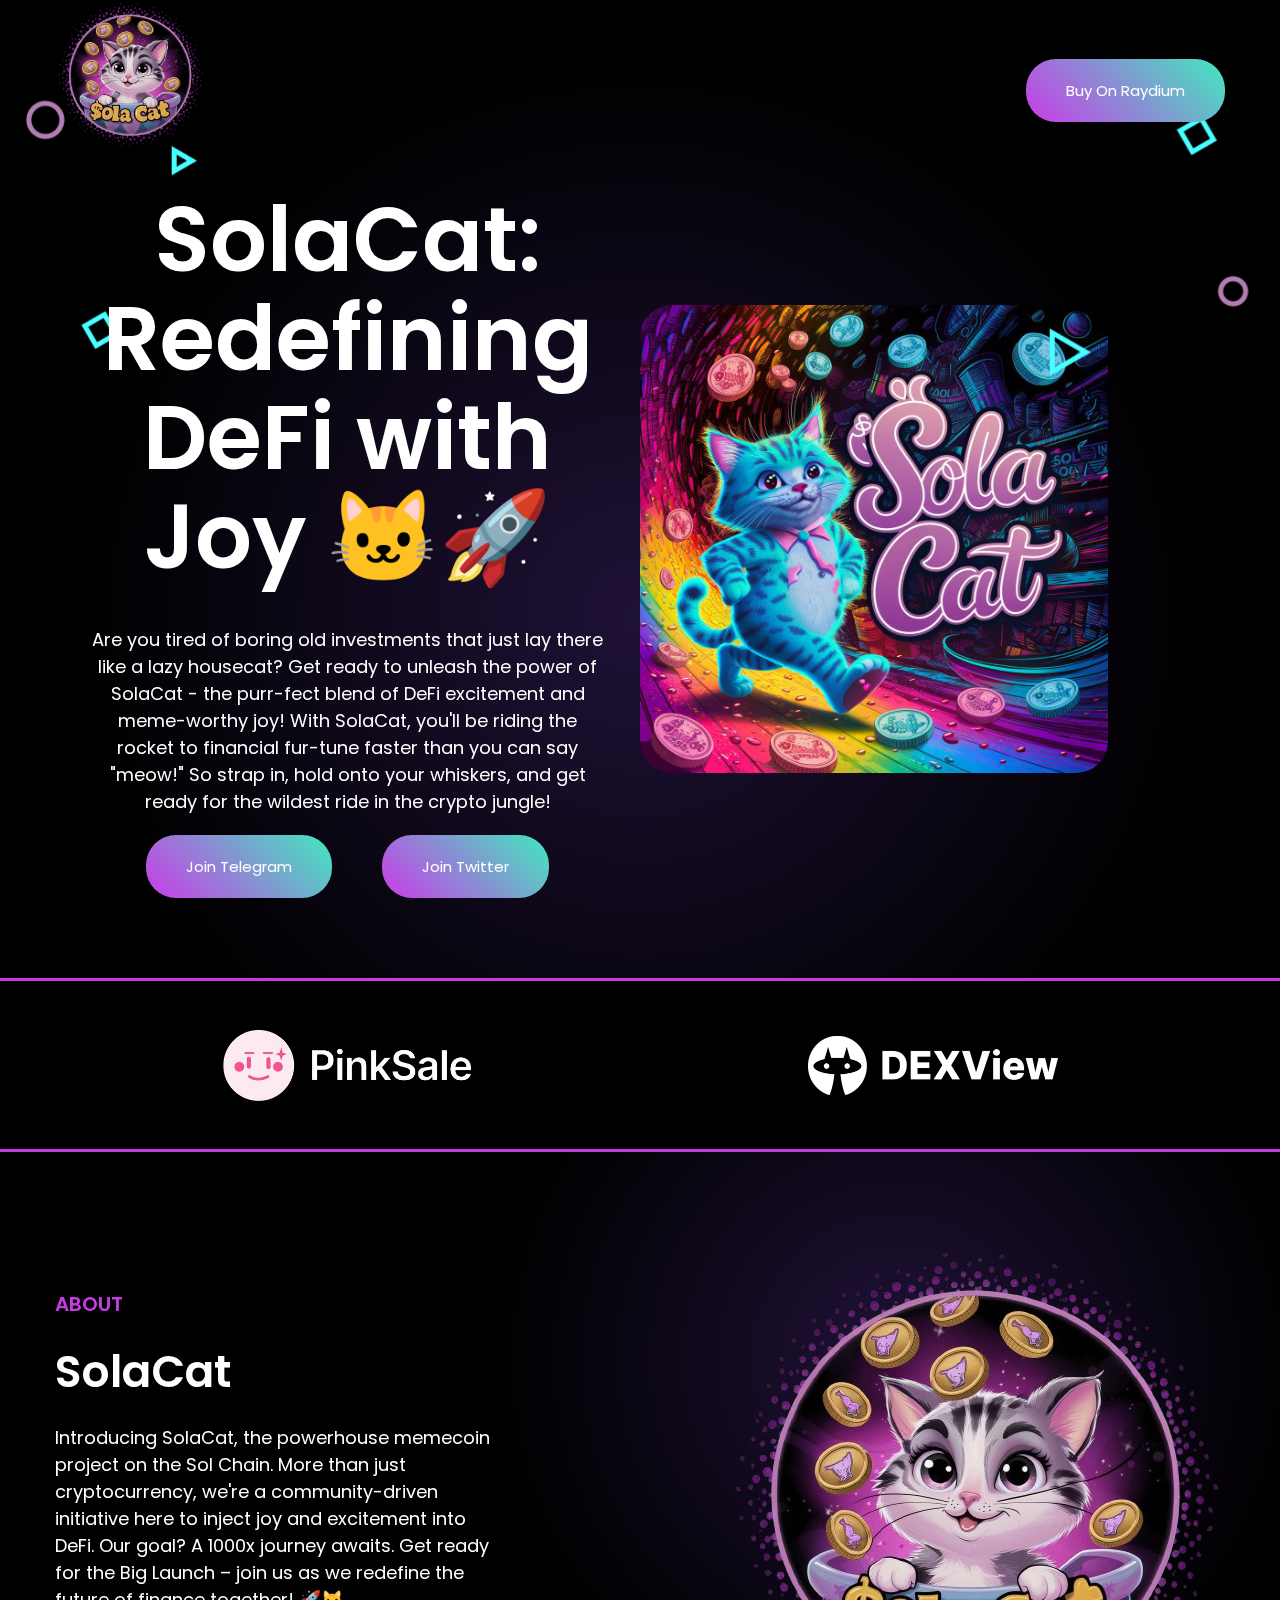
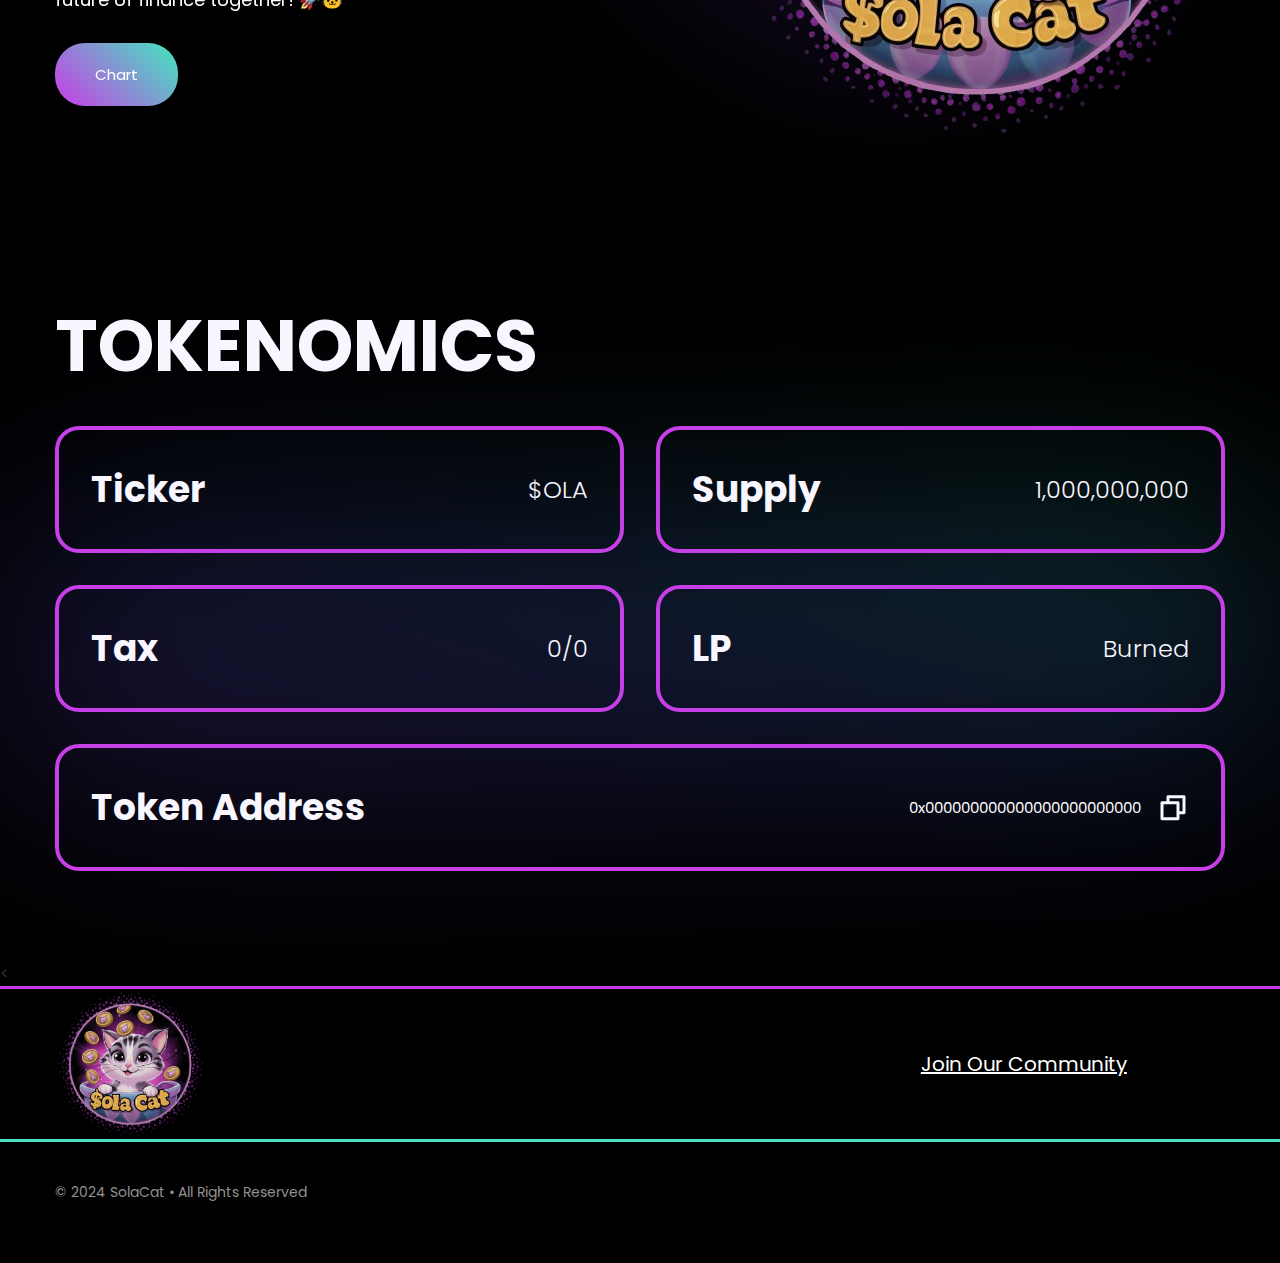
==== solacat/solacat/solacat.info/index-2.html @ aab19650 "Add files via upload" ====
<!DOCTYPE html>

<html
  lang="en"
  class="w-mod-js w-mod-ix wf-poppins-n6-active wf-poppins-n4-active wf-poppins-n7-active wf-lato-i3-active wf-lato-n1-inactive wf-lato-i1-inactive wf-lato-n3-inactive wf-lato-n4-inactive wf-lato-i4-inactive wf-lato-n7-inactive wf-lato-i7-inactive wf-lato-n9-inactive wf-lato-i9-inactive wf-poppins-n3-inactive wf-poppins-n5-inactive wf-active"
>
  
<!-- Mirrored from solacat.info/index.html by HTTrack Website Copier/3.x [XR&CO'2014], Tue, 20 Aug 2024 08:21:49 GMT -->
<!-- Added by HTTrack --><meta http-equiv="content-type" content="text/html;charset=utf-8" /><!-- /Added by HTTrack -->
<head>
    <meta http-equiv="Content-Type" content="text/html; charset=UTF-8" />
    <style>
      .wf-force-outline-none[tabindex="-1"]:focus {
        outline: none;
      }

      #join {
        display: flex;
        flex-direction: column;
        padding: 50px 10px;
        align-items: center;
        justify-content: center;
        gap: 1rem;
        margin: auto;
        max-width: 600px;
        width: 80%;
        margin-bottom: 30px;
      }

      #join .wrap-heading {
        display: flex;
        align-items: center;
        justify-content: start;
      }

      #join .wrap-heading .heading {
        margin: 0px 0px 0px 0px;
        padding: 7px 19px 7px 20px;
        background-color: #ffffff0d;
        border-style: solid;
        border-width: 1px 1px 1px 1px;
        border-color: #ffffff0d;
        border-radius: 100px 100px 100px 100px;
      }

      #join .wrap-heading .heading h6 {
        font-size: 15px;
        font-weight: 400;
        color: #703ffe !important;
        line-height: 1.2em;
        font-family: "Zen Dots", cursive !important;
      }

      #join h4 {
        line-height: 1.2em;
        font-weight: 400;
        font-size: clamp(2rem, 7vw, 50px);
        font-family: "Zen Dots", cursive !important;
        text-align: center;
      }

      #join .container {
        display: grid;
        grid-template-columns: 1fr 1fr;
        gap: 1rem;
        align-items: center;
        justify-content: center;
        max-width: 1250px;
        margin: auto;
      }

      #join .container .side-content {
        display: flex;
        flex-direction: column;
        align-items: self-start;
        list-style: none;
        gap: 2rem;
      }

      #join .container .side-content .join-wrap-box {
        background-color: transparent;
        background-image: linear-gradient(
          180deg,
          #ffffff0d 0%,
          #ffffff00 73.86%
        );
        border-style: solid;
        border-width: 1px 1px 0px 1px;
        border-color: #ffffff1a;
        transition: all 0.3s, border 0.3s, border-radius 0.3s, box-shadow 0.3s;
        margin-top: -16px;
        margin-bottom: 60px;
        border-radius: 16px 16px 0px 0px;
        padding: 40px 22px 0px 22px;
        position: relative;
      }

      #join .container .side-content .join-wrap-box .step-wrap {
        max-width: 100%;
        position: absolute;
        top: -12%;
        z-index: 11;
      }

      #join .container .side-content .join-wrap-box .step-wrap .heading {
        margin: 0px 0px 0px 22px;
        padding: 7px 15px 7px 15px;
        background-color: #ffffff0d;
        border-style: solid;
        border-width: 1px 1px 1px 1px;
        border-color: #ffffff0d;
        border-radius: 100px 100px 100px 100px;
      }

      #join .container .side-content .join-wrap-box .step-wrap .heading .step {
        color: #703ffe;
        font-size: 12px;
        line-height: 1.1667em;
        font-weight: 400;
        font-family: "Zen Dots", cursive !important;
      }

      #join .container .side-content .join-wrap-box .join-box {
        display: flex;
        gap: 1rem;
      }

      #join .container .side-content .join-wrap-box .join-box .join-box-icon {
        width: 11%;
        display: flex;
        align-items: start;
        padding: 0px 15px 0 0;
        border-style: solid;
        border-width: 0px 1px 0px 0px;
        border-color: #ffffff1a;
      }

      #join
        .container
        .side-content
        .join-wrap-box
        .join-box
        .join-box-content {
        display: flex;
        align-items: self-start;
        flex-direction: column;
        gap: 6px;
        padding: 0px 2px;
      }

      #join
        .container
        .side-content
        .join-wrap-box
        .join-box
        .join-box-content
        li
        a {
        width: 100%;
        display: flex;
        align-items: center;
        justify-content: start;
      }

      #join
        .container
        .side-content
        .join-wrap-box
        .join-box
        .join-box-content
        li
        a
        span {
        font-size: 20px;
        font-weight: 500;
        font-family: "Zen Dots", cursive !important;
        line-height: 1.4em;
      }

      #join
        .container
        .side-content
        .join-wrap-box
        .join-box
        .join-box-content
        h5 {
        line-height: 1.4;
      }

      #join .container .join-img {
        object-fit: cover;
        width: 100%;
        height: 100%;
      }

      #join .container .join-img img {
        max-width: 615px;
        object-fit: cover;
        width: 100%;
      }
    </style>

    <title>SolaCat</title>

    <meta content="width=device-width, initial-scale=1" name="viewport" />
    <link
      href="Dog%20ERC%20_%20Ethereum_files/crypto-128.6400eb512.css"
      rel="stylesheet"
      type="text/css"
    />

    <link href="https://fonts.googleapis.com/" rel="preconnect" />
    <link
      href="https://fonts.gstatic.com/"
      rel="preconnect"
      crossorigin="anonymous"
    />
    <script
      src="Dog%20ERC%20_%20Ethereum_files/webfont.js.download"
      type="text/javascript"
    ></script>
    <link rel="stylesheet" href="Dog%20ERC%20_%20Ethereum_files/css" media="all" />
    <link rel="stylesheet" href="style.css" media="all" />
    <script type="text/javascript">
      WebFont.load({
        google: {
          families: [
            "Lato:100,100italic,300,300italic,400,400italic,700,700italic,900,900italic",
            "Poppins:300,regular,500,600,700",
          ],
        },
      });
    </script>
    <script type="text/javascript">
      !(function (o, c) {
        var n = c.documentElement,
          t = " w-mod-";
        (n.className += t + "js"),
          ("ontouchstart" in o ||
            (o.DocumentTouch && c instanceof DocumentTouch)) &&
            (n.className += t + "touch");
      })(window, document);
    </script>
    <link
      href="5845778441130066229_99-removebg-preview.png"
      rel="shortcut icon"
      type="image/x-icon"
    />
    <link
      href="5845778441130066229_99-removebg-preview.png"
      rel="apple-touch-icon"
    />
    <script async="" src="Dog%20ERC%20_%20Ethereum_files/js"></script>

    <!-- Google tag (gtag.js) -->
    <script async="" src="Dog%20ERC%20_%20Ethereum_files/js(1)"></script>
  </head>

  <body>
    <div
      data-animation="over-left"
      data-collapse="medium"
      data-duration="400"
      data-easing="ease"
      data-easing2="ease"
      data-doc-height="1"
      role="banner"
      class="navbar about-us w-nav"
    >
      <div class="container-nav w-container">
        <a
          href="index-2.html"
          aria-current="page"
          class="brand-2 w-nav-brand w--current"
        >
          <img
            src="5845778441130066229_99-removebg-preview.png"
            width="150px"
            loading="lazy"
            alt=""
          />
        </a>
        <div class="nav-menu-wrapper">
          <nav role="navigation" class="nav-menu w-nav-menu">
            <div class="nav-menu-shadow-overlay">
              <div class="nav-menu">
                <div class="tablet-menu">
                  <a href="index-2.html#" class="logo-mobile w-nav-brand">
                    <img
                      src="5845778441130066229_99-removebg-preview.png"
                      loading="lazy"
                      height="24"
                      alt=""
                      class="image-3"
                    />
                  </a>
                  <div
                    class="close-menu-button w-nav-button"
                    style="-webkit-user-select: text"
                    aria-label="menu"
                    role="button"
                    tabindex="0"
                    aria-controls="w-nav-overlay-0"
                    aria-haspopup="menu"
                    aria-expanded="false"
                  >
                    <img
                      src="Dog%20ERC%20_%20Ethereum_files/628747ec4a1b0be4a1a0b344_Close%20Icon.svg"
                      loading="lazy"
                      alt=""
                      class="nav-close-icon"
                    />
                  </div>
                </div>
              </div>
            </div>
          </nav>
        </div>
        <a
          data-w-id="c8f0b93f-0580-4c76-a3ba-df1b2508fe76"
          href="buylink.html"
          class="button-light menu w-inline-block"
        >
          <div class="text-button-light">Buy On Raydium</div>
          <div
            class="button-div"
            style="
              opacity: 0;
              transform: translate3d(0px, 0px, 0px) scale3d(0.7, 0.7, 1)
                rotateX(0deg) rotateY(0deg) rotateZ(0deg) skew(0deg, 0deg);
              transform-style: preserve-3d;
            "
          ></div>
        </a>
        <!-- <div class="menu-button w-nav-button" style="-webkit-user-select: text;" aria-label="menu" role="button"
        tabindex="0" aria-controls="w-nav-overlay-0" aria-haspopup="menu" aria-expanded="false">
        <img src="./menu.png" style="    filter: invert(1);
    height: 40px;" loading="lazy" height="16" alt="">
      </div> -->
      </div>
      <div class="w-nav-overlay" data-wf-ignore="" id="w-nav-overlay-0"></div>
    </div>
    <div class="section-home wf-section" style="padding-bottom: 5rem;">
      <div
        data-w-id="5815d5ff-4a40-ae96-a40c-2c4488e11b8b"
        class="background"
        style="
          will-change: transform;
          transform: translate3d(0.56174vw, 0.92066vh, 0px) scale3d(1, 1, 1)
            rotateX(0deg) rotateY(0deg) rotateZ(0deg) skew(0deg, 0deg);
          transform-style: preserve-3d;
        "
      >
        <div>
          <img
            src="Dog%20ERC%20_%20Ethereum_files/628f66501028627b3cebd249_12.png"
            loading="lazy"
            data-w-id="34baa34a-c7a2-5b90-6526-304778f5a2a0"
            alt=""
            class="triangle-absolute-left-home"
            style="
              transform: translate3d(-2.2664px, -6.7992px, 0px) scale3d(1, 1, 1)
                rotateX(0deg) rotateY(0deg) rotateZ(0deg) skew(0deg, 0deg);
              transform-style: preserve-3d;
              will-change: transform;
            "
          />
          <img
            src="Dog%20ERC%20_%20Ethereum_files/628f665157364f0098b31000_11.png"
            loading="lazy"
            data-w-id="8db5bbb4-08a3-7c75-c7d9-d5122971d637"
            alt=""
            class="circle-absolute-left-home"
            style="
              transform: translate3d(5.666px, 1.1332px, 0px) scale3d(1, 1, 1)
                rotateX(0deg) rotateY(0deg) rotateZ(0deg) skew(0deg, 0deg);
              transform-style: preserve-3d;
              will-change: transform;
            "
          />
          <img
            src="Dog%20ERC%20_%20Ethereum_files/628f665141b82e62995bd690_13.png"
            loading="lazy"
            data-w-id="b28bee8a-0b74-b326-fe0f-063364d623c4"
            alt=""
            class="square-absolute-left-home"
            style="
              transform: translate3d(-3.3996px, -5.666px, 0px) scale3d(1, 1, 1)
                rotateX(0deg) rotateY(0deg) rotateZ(0deg) skew(0deg, 0deg);
              transform-style: preserve-3d;
              will-change: transform;
            "
          />
        </div>
        <div>
          <img
            src="Dog%20ERC%20_%20Ethereum_files/6290ee49d04f6920d63e460f_Right.png"
            loading="lazy"
            data-w-id="eb20521c-aac3-57f1-9375-7bd6ad438164"
            alt=""
            class="square-absolute-right-home"
            style="
              transform: translate3d(-5.666px, 0px, 0px) scale3d(1, 1, 1)
                rotateX(0deg) rotateY(0deg) rotateZ(0deg) skew(0deg, 0deg);
              transform-style: preserve-3d;
              will-change: transform;
            "
          />
          <img
            src="Dog%20ERC%20_%20Ethereum_files/6290ee482047ab42b37f0e39_Right%201.png"
            loading="lazy"
            data-w-id="aadd09e7-676d-d661-c371-97632e9af495"
            alt=""
            class="circle-absolute-right-home"
            style="
              transform: translate3d(-12.6069px, -4.5328px, 0px)
                scale3d(1, 1, 1) rotateX(0deg) rotateY(0deg) rotateZ(0deg)
                skew(0deg, 0deg);
              transform-style: preserve-3d;
              will-change: transform;
            "
          />
          <img
            src="Dog%20ERC%20_%20Ethereum_files/6290ee499a21b274c2b5574a_Right%202.png"
            loading="lazy"
            data-w-id="6657feae-1597-df8f-b149-553d1d8ecb47"
            alt=""
            class="triangle-absolute-right-home"
            style="
              transform: translate3d(-3.3996px, 2.2664px, 0px) scale3d(1, 1, 1)
                rotateX(0deg) rotateY(0deg) rotateZ(0deg) skew(0deg, 0deg);
              transform-style: preserve-3d;
              will-change: transform;
            "
          />
        </div>
      </div>
      <div class="base-container first-container w-container">
        <div class="start">
          <h1
            data-w-id="2b496ec7-5038-d008-664d-94bc8fa45baa"
            style="
              opacity: 1;
              transform: translate3d(0px, 0px, 0px) scale3d(1, 1, 1)
                rotateX(0deg) rotateY(0deg) rotateZ(0deg) skew(0deg, 0deg);
              transform-style: preserve-3d;
            "
            class="heading"
          >
          SolaCat: Redefining DeFi with Joy 🐱🚀
          </h1>
          <div
            data-w-id="34f87250-a789-9a2f-f44a-1731bfd81d4c"
            style="
              opacity: 1;
              transform: translate3d(0px, 0px, 0px) scale3d(1, 1, 1)
                rotateX(0deg) rotateY(0deg) rotateZ(0deg) skew(0deg, 0deg);
              transform-style: preserve-3d;
            "
            class="centered"
          >
            <p class="paragraph-large size">
              Are you tired of boring old investments that just lay there like a lazy housecat? Get ready to unleash the power of SolaCat - the purr-fect blend of DeFi excitement and meme-worthy joy! With SolaCat, you'll be riding the rocket to financial fur-tune faster than you can say "meow!" So strap in, hold onto your whiskers, and get ready for the wildest ride in the crypto jungle! 
            </p>
          </div>

          <div class="w-layout-grid grid-button">
            <div
              id="w-node-c26da234-5a76-74d8-853a-6dbaf6724fc4-a0a04850"
              data-w-id="c26da234-5a76-74d8-853a-6dbaf6724fc4"
              style="
                opacity: 1;
                transform: translate3d(0px, 0px, 0px) scale3d(1, 1, 1)
                  rotateX(0deg) rotateY(0deg) rotateZ(0deg) skew(0deg, 0deg);
                transform-style: preserve-3d;
              "
            >
              <a
                data-w-id="4ea43fc6-1df1-2cc4-1d60-18f12f9cf842"
                href="https://t.me/solacatglobal"
                class="button-green w-inline-block"
              >
                <div class="text-button-green" style="color: rgb(0, 0, 0)">
                  Join Telegram
                </div>
                <div
                  style="
                    opacity: 0;
                    transform: translate3d(0px, 0px, 0px) scale3d(0.7, 0.7, 1)
                      rotateX(0deg) rotateY(0deg) rotateZ(0deg) skew(0deg, 0deg);
                    transform-style: preserve-3d;
                  "
                  class="button-div-green"
                ></div>
              </a>
            </div>

            <div
              id="w-node-c26da234-5a76-74d8-853a-6dbaf6724fc4-a0a04850"
              data-w-id="c26da234-5a76-74d8-853a-6dbaf6724fc4"
              style="
                opacity: 1;
                transform: translate3d(0px, 0px, 0px) scale3d(1, 1, 1)
                  rotateX(0deg) rotateY(0deg) rotateZ(0deg) skew(0deg, 0deg);
                transform-style: preserve-3d;
              "
            >
              <a
                data-w-id="4ea43fc6-1df1-2cc4-1d60-18f12f9cf842"
                href="https://twitter.com/SolaCatSolana"
                class="button-green w-inline-block"
              >
                <div class="text-button-green" style="color: rgb(0, 0, 0)">
                  Join Twitter 
                </div>
                <div
                  style="
                    opacity: 0;
                    transform: translate3d(0px, 0px, 0px) scale3d(0.7, 0.7, 1)
                      rotateX(0deg) rotateY(0deg) rotateZ(0deg) skew(0deg, 0deg);
                    transform-style: preserve-3d;
                  "
                  class="button-div-green"
                ></div>
              </a>
            </div>
          </div>
        </div>

        <div class="end">
          <img
            src="photo_2024-04-07_16-13-15.jpg"
            loading="lazy"
            style="opacity: 1; width: 80%; border-radius: 2rem;"
            alt=""
            class="image-cards"
          />
        </div>
      </div>
    </div>


    <div class="footer wf-section" style="border-bottom:3px solid #c53ce4 !important ;padding-bottom: 0 !important;">
      <div class="container w-container" >
        <div class="footer-wrapper-flex" style="justify-content: space-around; margin: 2rem 0;">
          <a href="https://www.pinksale.finance/" target="_blank" rel="noopener noreferrer">
            
            <img
              src="image-removebg-preview2.png"
              style="max-width: 250px; margin: 1rem 0;"
              alt=""
            />

          </a>
          <a href="https://www.dexview.com/" target="_blank" rel="noopener noreferrer">
            
            <img
              src="dexview-white-text-transparent.png"
              style="max-width: 250px; margin: 1rem 0;"
              alt=""
            />
          </a>
        </div>
      </div>
    </div>
    <div id="about" class="section-dark right-gradient wf-section">
      <div class="base-container w-container">
        <div class="columns first-colomns w-row">
          <div
            data-w-id="a3a47119-1853-44d8-8147-561031f65364"
            style="
              opacity: 1;
              transform: translate3d(0px, 0px, 0px) scale3d(1, 1, 1)
                rotateX(0deg) rotateY(0deg) rotateZ(0deg) skew(0deg, 0deg);
              transform-style: preserve-3d;
            "
            class="column w-col w-col-6"
          >
            <h5>ABOUT</h5>
            <div class="h2-block">
              <h2>SolaCat</h2>
            </div>
            <div class="paragraph-margin">
              <p class="paragraph-large">
                Introducing SolaCat, the powerhouse memecoin project on the Sol Chain. More than just cryptocurrency, we're a community-driven initiative here to inject joy and excitement into DeFi. Our goal? A 1000x journey awaits. Get ready for the Big Launch – join us as we redefine the future of finance together! 🚀🐱
              </p>
              <p></p>
            </div>
            <div class="button-margin">
              <a
                href="chartlink.html"
                target="_blank"
                class="button-light w-inline-block"
              >
                <div class="text-button-light" style="color: rgb(201, 250, 73)">
                  Chart
                </div>
                <div
                  style="
                    opacity: 0;
                    transform: translate3d(0px, 0px, 0px) scale3d(0.7, 0.7, 1)
                      rotateX(0deg) rotateY(0deg) rotateZ(0deg) skew(0deg, 0deg);
                    transform-style: preserve-3d;
                  "
                  class="button-div"
                ></div>
              </a>
            </div>
          </div>
          <div class="column image w-col w-col-6">
            <img
              src="5845778441130066229_99-removebg-preview.png"
              loading="lazy"
              style="
                opacity: 1;
                transform: translate3d(0px, 0px, 0px) scale3d(1, 1, 1)
                  rotateX(0deg) rotateY(0deg) rotateZ(0deg) skew(0deg, 0deg);
                transform-style: preserve-3d;
                border-radius: 1rem;
              "
              alt=""
              class="image-phone"
            />
            <!-- <blockquote
              class="instagram-media"
              data-instgrm-captioned
              data-instgrm-permalink="https://www.instagram.com/p/BYCIbqhB9wA/?utm_source=ig_embed&amp;utm_campaign=loading"
              data-instgrm-version="14"
              style="
                background: #fff;
                border: 0;
                border-radius: 3px;
                box-shadow: 0 0 1px 0 rgba(0, 0, 0, 0.5),
                  0 1px 10px 0 rgba(0, 0, 0, 0.15);
                margin: 1px;
                max-width: 440px;
                min-width: 326px;
                padding: 0;
                width: 99.375%;
                height: 460px;
                width: -webkit-calc(100% - 2px);
                width: calc(100% - 2px);
              "
            >
              <div style="padding: 16px">
                <a
                  href="https://www.instagram.com/p/BYCIbqhB9wA/?utm_source=ig_embed&amp;utm_campaign=loading"
                  style="
                    background: #ffffff;
                    line-height: 0;
                    padding: 0 0;
                    text-align: center;
                    text-decoration: none;
                    width: 100%;
                  "
                  target="_blank"
                >
                  <div
                    style="
                      display: flex;
                      flex-direction: row;
                      align-items: center;
                    "
                  >
                    <div
                      style="
                        background-color: #f4f4f4;
                        border-radius: 50%;
                        flex-grow: 0;
                        height: 40px;
                        margin-right: 14px;
                        width: 40px;
                      "
                    ></div>
                    <div
                      style="
                        display: flex;
                        flex-direction: column;
                        flex-grow: 1;
                        justify-content: center;
                      "
                    >
                      <div
                        style="
                          background-color: #f4f4f4;
                          border-radius: 4px;
                          flex-grow: 0;
                          height: 14px;
                          margin-bottom: 6px;
                          width: 100px;
                        "
                      ></div>
                      <div
                        style="
                          background-color: #f4f4f4;
                          border-radius: 4px;
                          flex-grow: 0;
                          height: 14px;
                          width: 60px;
                        "
                      ></div>
                    </div>
                  </div>
                  <div style="padding: 19% 0"></div>
                  <div
                    style="
                      display: block;
                      height: 50px;
                      margin: 0 auto 12px;
                      width: 50px;
                    "
                  >
                    <svg
                      width="50px"
                      height="50px"
                      viewBox="0 0 60 60"
                      version="1.1"
                      xmlns="https://www.w3.org/2000/svg"
                      xmlns:xlink="https://www.w3.org/1999/xlink"
                    >
                      <g
                        stroke="none"
                        stroke-width="1"
                        fill="none"
                        fill-rule="evenodd"
                      >
                        <g
                          transform="translate(-511.000000, -20.000000)"
                          fill="#000000"
                        >
                          <g>
                            <path
                              d="M556.869,30.41 C554.814,30.41 553.148,32.076 553.148,34.131 C553.148,36.186 554.814,37.852 556.869,37.852 C558.924,37.852 560.59,36.186 560.59,34.131 C560.59,32.076 558.924,30.41 556.869,30.41 M541,60.657 C535.114,60.657 530.342,55.887 530.342,50 C530.342,44.114 535.114,39.342 541,39.342 C546.887,39.342 551.658,44.114 551.658,50 C551.658,55.887 546.887,60.657 541,60.657 M541,33.886 C532.1,33.886 524.886,41.1 524.886,50 C524.886,58.899 532.1,66.113 541,66.113 C549.9,66.113 557.115,58.899 557.115,50 C557.115,41.1 549.9,33.886 541,33.886 M565.378,62.101 C565.244,65.022 564.756,66.606 564.346,67.663 C563.803,69.06 563.154,70.057 562.106,71.106 C561.058,72.155 560.06,72.803 558.662,73.347 C557.607,73.757 556.021,74.244 553.102,74.378 C549.944,74.521 548.997,74.552 541,74.552 C533.003,74.552 532.056,74.521 528.898,74.378 C525.979,74.244 524.393,73.757 523.338,73.347 C521.94,72.803 520.942,72.155 519.894,71.106 C518.846,70.057 518.197,69.06 517.654,67.663 C517.244,66.606 516.755,65.022 516.623,62.101 C516.479,58.943 516.448,57.996 516.448,50 C516.448,42.003 516.479,41.056 516.623,37.899 C516.755,34.978 517.244,33.391 517.654,32.338 C518.197,30.938 518.846,29.942 519.894,28.894 C520.942,27.846 521.94,27.196 523.338,26.654 C524.393,26.244 525.979,25.756 528.898,25.623 C532.057,25.479 533.004,25.448 541,25.448 C548.997,25.448 549.943,25.479 553.102,25.623 C556.021,25.756 557.607,26.244 558.662,26.654 C560.06,27.196 561.058,27.846 562.106,28.894 C563.154,29.942 563.803,30.938 564.346,32.338 C564.756,33.391 565.244,34.978 565.378,37.899 C565.522,41.056 565.552,42.003 565.552,50 C565.552,57.996 565.522,58.943 565.378,62.101 M570.82,37.631 C570.674,34.438 570.167,32.258 569.425,30.349 C568.659,28.377 567.633,26.702 565.965,25.035 C564.297,23.368 562.623,22.342 560.652,21.575 C558.743,20.834 556.562,20.326 553.369,20.18 C550.169,20.033 549.148,20 541,20 C532.853,20 531.831,20.033 528.631,20.18 C525.438,20.326 523.257,20.834 521.349,21.575 C519.376,22.342 517.703,23.368 516.035,25.035 C514.368,26.702 513.342,28.377 512.574,30.349 C511.834,32.258 511.326,34.438 511.181,37.631 C511.035,40.831 511,41.851 511,50 C511,58.147 511.035,59.17 511.181,62.369 C511.326,65.562 511.834,67.743 512.574,69.651 C513.342,71.625 514.368,73.296 516.035,74.965 C517.703,76.634 519.376,77.658 521.349,78.425 C523.257,79.167 525.438,79.673 528.631,79.82 C531.831,79.965 532.853,80.001 541,80.001 C549.148,80.001 550.169,79.965 553.369,79.82 C556.562,79.673 558.743,79.167 560.652,78.425 C562.623,77.658 564.297,76.634 565.965,74.965 C567.633,73.296 568.659,71.625 569.425,69.651 C570.167,67.743 570.674,65.562 570.82,62.369 C570.966,59.17 571,58.147 571,50 C571,41.851 570.966,40.831 570.82,37.631"
                            ></path>
                          </g>
                        </g>
                      </g>
                    </svg>
                  </div>
                  <div style="padding-top: 8px">
                    <div
                      style="
                        color: #3897f0;
                        font-family: Arial, sans-serif;
                        font-size: 14px;
                        font-style: normal;
                        font-weight: 550;
                        line-height: 18px;
                      "
                    >
                      View this post on Instagram
                    </div>
                  </div>
                  <div style="padding: 12.5% 0"></div>
                  <div
                    style="
                      display: flex;
                      flex-direction: row;
                      margin-bottom: 14px;
                      align-items: center;
                    "
                  >
                    <div>
                      <div
                        style="
                          background-color: #f4f4f4;
                          border-radius: 50%;
                          height: 12.5px;
                          width: 12.5px;
                          transform: translateX(0px) translateY(7px);
                        "
                      ></div>
                      <div
                        style="
                          background-color: #f4f4f4;
                          height: 12.5px;
                          transform: rotate(-45deg) translateX(3px)
                            translateY(1px);
                          width: 12.5px;
                          flex-grow: 0;
                          margin-right: 14px;
                          margin-left: 2px;
                        "
                      ></div>
                      <div
                        style="
                          background-color: #f4f4f4;
                          border-radius: 50%;
                          height: 12.5px;
                          width: 12.5px;
                          transform: translateX(9px) translateY(-18px);
                        "
                      ></div>
                    </div>
                    <div style="margin-left: 8px">
                      <div
                        style="
                          background-color: #f4f4f4;
                          border-radius: 50%;
                          flex-grow: 0;
                          height: 20px;
                          width: 20px;
                        "
                      ></div>
                      <div
                        style="
                          width: 0;
                          height: 0;
                          border-top: 2px solid transparent;
                          border-left: 6px solid #f4f4f4;
                          border-bottom: 2px solid transparent;
                          transform: translateX(16px) translateY(-4px)
                            rotate(30deg);
                        "
                      ></div>
                    </div>
                    <div style="margin-left: auto">
                      <div
                        style="
                          width: 0px;
                          border-top: 8px solid #f4f4f4;
                          border-right: 8px solid transparent;
                          transform: translateY(16px);
                        "
                      ></div>
                      <div
                        style="
                          background-color: #f4f4f4;
                          flex-grow: 0;
                          height: 12px;
                          width: 16px;
                          transform: translateY(-4px);
                        "
                      ></div>
                      <div
                        style="
                          width: 0;
                          height: 0;
                          border-top: 8px solid #f4f4f4;
                          border-left: 8px solid transparent;
                          transform: translateY(-4px) translateX(8px);
                        "
                      ></div>
                    </div>
                  </div>
                  <div
                    style="
                      display: flex;
                      flex-direction: column;
                      flex-grow: 1;
                      justify-content: center;
                      margin-bottom: 24px;
                    "
                  >
                    <div
                      style="
                        background-color: #f4f4f4;
                        border-radius: 4px;
                        flex-grow: 0;
                        height: 14px;
                        margin-bottom: 6px;
                        width: 224px;
                      "
                    ></div>
                    <div
                      style="
                        background-color: #f4f4f4;
                        border-radius: 4px;
                        flex-grow: 0;
                        height: 14px;
                        width: 144px;
                      "
                    ></div></div
                ></a>
                <p
                  style="
                    color: #c9c8cd;
                    font-family: Arial, sans-serif;
                    font-size: 14px;
                    line-height: 17px;
                    margin-bottom: 0;
                    margin-top: 8px;
                    overflow: hidden;
                    padding: 8px 0 7px;
                    text-align: center;
                    text-overflow: ellipsis;
                    white-space: nowrap;
                  "
                >
                  <a
                    href="https://www.instagram.com/p/BYCIbqhB9wA/?utm_source=ig_embed&amp;utm_campaign=loading"
                    style="
                      color: #c9c8cd;
                      font-family: Arial, sans-serif;
                      font-size: 14px;
                      font-style: normal;
                      font-weight: normal;
                      line-height: 17px;
                      text-decoration: none;
                    "
                    target="_blank"
                    >A post shared by Raj Gokal (@rajgokal)</a
                  >
                </p>
              </div>
            </blockquote>
            <script async src="//www.instagram.com/embed.js"></script> -->
          </div>
        </div>
      </div>
    </div>

    <!-- Tokenomics start -->
    <!-- <section id="tokenomics">
    <div class="container">
      <div class="start">
        <div class="heading">
          <h1 class="h2" style="color: #c53ce4;">Tokenomics</h1>
          <p></p>
        </div>
        <div class="content">
          <div class="box">
            <h3>5,000,000</h3>
            <p>$Safe Gate Supply</p>
          </div>
          <div class="box">
            <h3>2% Buy Tax
            </h3>
            <p> Marketing
            </p>

          </div>
          <div class="box">
            <h3>2% Sell Tax</h3>
            <p>AI Utility</p>

          </div>
          <div class="box">
            <h3>1% ETH Redistribution</h3>
            <p>SAFEGATE Holders</p>

          </div>

        </div>
        <div class="address">
          <div class="link-box" onclick="copyContractAddress()">
            <h3 style="color: #c53ce4;">Contract Address: <div class="wrap">
                <span>0x000000000000000..</span><img class="copy" src="https://evergatecoin.com/images/copy.png" alt="">
              </div>
            </h3>
          </div>
        </div>
      </div>
      <div class="end">
        <img src="./New folder (2)/SolaCatey-jump2-1024x1024.png" alt="">
      </div>
    </div>
  </section> -->

    <section class="calc" id="calc">
      <div class="container">
        <div
          class="calc__title wow animate__bounceIn"
          style="visibility: visible; animation-name: bounceIn"
        >
          TOKENOMICS
        </div>
        <div
          class="calc__list wow animate__bounceIn"
          style="visibility: visible; animation-name: bounceIn"
        >
          <div class="calc__block">
            <div class="block__title">Ticker</div>
            <div class="block__value">$OLA</div>
          </div>
          <div class="calc__block">
            <div class="block__title">Supply</div>
            <div class="block__value">1,000,000,000</div>
          </div>
          <div class="calc__block">
            <div class="block__title">Tax</div>
            <div class="block__value">0/0</div>
          </div>
          <div class="calc__block">
            <div class="block__title">LP</div>
            <div class="block__value">Burned</div>
          </div>
        </div>
        <div
          class="calc__block wow animate__bounceIn"
          style="visibility: visible; animation-name: bounceIn"
        >
          <div class="block__title">Token Address</div>
          <div class="block__value">
            <p id="copytext" style="word-break: break-all">
              0x000000000000000000000000
            </p>
            <svg
              onclick="copyContent()"
              xmlns="http://www.w3.org/2000/svg"
              width="32"
              height="33"
              viewBox="0 0 32 33"
              fill="none"
            >
              <path
                d="M27 4.23828H11C10.6022 4.23828 10.2206 4.39632 9.93934 4.67762C9.65804 4.95893 9.5 5.34046 9.5 5.73828V10.2383H5C4.60218 10.2383 4.22064 10.3963 3.93934 10.6776C3.65804 10.9589 3.5 11.3405 3.5 11.7383V27.7383C3.5 28.1361 3.65804 28.5176 3.93934 28.7989C4.22064 29.0802 4.60218 29.2383 5 29.2383H21C21.3978 29.2383 21.7794 29.0802 22.0607 28.7989C22.342 28.5176 22.5 28.1361 22.5 27.7383V23.2383H27C27.3978 23.2383 27.7794 23.0802 28.0607 22.7989C28.342 22.5176 28.5 22.1361 28.5 21.7383V5.73828C28.5 5.34046 28.342 4.95893 28.0607 4.67762C27.7794 4.39632 27.3978 4.23828 27 4.23828ZM19.5 26.2383H6.5V13.2383H19.5V26.2383ZM25.5 20.2383H22.5V11.7383C22.5 11.3405 22.342 10.9589 22.0607 10.6776C21.7794 10.3963 21.3978 10.2383 21 10.2383H12.5V7.23828H25.5V20.2383Z"
                fill="#F8F7FF"
              ></path>
            </svg>
          </div>
        </div>
      </div>
    </section>
    <!-- <section id="iframe">
      <div class="container">
        <div class="heading">
          <h1 class="h2">ROADMAP</h1>
        </div>
        <div class="grid">
          <div class="grid-box">
            <div class="box-wrapper">
              <span style=""> Phase 1</span>
              <div class="box">
                <div class="box-img">
                  <img
                    src="./New folder (2)/New folder (3) (1)/New folder (3)/ICON 1.png"
                    alt=""
                  />
                </div>
                <div class="box-content">
                  <h3>SolaCat Sniper Bot</h3>
                  <ul>
                    <li>
                      Trade the easy way with SolaCat Sniper a telegram bot that
                      allows you to snipe upcoming launches, or safely buy
                      tokens that are already live. We aim to be your go to
                      sniper / manual buyer on solana network.
                    </li>
                    <li>1M Market Cap</li>
                  </ul>
                </div>
              </div>
            </div>
            <div class="box-wrapper">
              <span style="">Phase 2</span>
              <div class="box">
                <div class="box-img">
                  <img
                    src="./New folder (2)/New folder (3) (1)/New folder (3)/ICON 2.png"
                    alt=""
                  />
                </div>
                <div class="box-content">
                  <h3>SolaCat Launch</h3>
                  <ul>
                    <li>
                      A launchpad to help you launch or invest in your favorite
                      meme tokens.
                    </li>
                    <li>5M Market Cap</li>
                  </ul>
                </div>
              </div>
            </div>
            <div class="box-wrapper">
              <span style="">Phase 3</span>
              <div class="box">
                <div class="box-img">
                  <img
                    src="./New folder (2)/New folder (3) (1)/New folder (3)/ICON 3.png"
                    alt=""
                  />
                </div>
                <div class="box-content">
                  <h3>SolaCat Swap</h3>
                  <ul>
                    <li>
                      A cross-chain DEX to swap your favorite meme tokens.
                    </li>
                    <li>10M Market Cap</li>
                  </ul>
                </div>
              </div>
            </div>
            <div class="box-wrapper">
              <span style="">Phase 4</span>
              <div class="box">
                <div class="box-img">
                  <img
                    src="./New folder (2)/New folder (3) (1)/New folder (3)/ICON 4.png"
                    alt=""
                  />
                </div>

                <div class="box-content">
                  <h3>SolaCat Chat</h3>
                  <ul>
                    <li>
                      A single destination to manage your digital assets,
                      transfer value, and chat with your friends.
                    </li>
                    <li>50M Market Cap</li>
                  </ul>
                </div>
              </div>
            </div>
          </div>
          <div class="iframe-box">
            <img src="./New folder (2)/1-1000.gif" alt="" />
          </div>
        </div>
      </div>
    </section> -->

    &lt;

    <div class="footer wf-section">
      <div class="container w-container">
        <div class="footer-wrapper-flex">
          <img
            src="5845778441130066229_99-removebg-preview.png"
            height="150px"
            alt=""
          />
          <!-- <p>
            SolaCat is more than just a cryptocurrency, it is also a way to
            connect with other SolaCatey meme lovers and make a difference in the
            world. Join the SolaCat movement today and help us make the world a
            more fun and inclusive place for everyone!
          </p> -->
          <div class="footer-image">
            <!-- <img
              src="./New folder (2)/1-1000.gif"
              loading="lazy"
              alt=""
              class="image-2"
            /> -->

            <a href="https://t.me/solacatglobal" style="color: #fff; font-size: 20px">Join Our Community</a>
          </div>
        </div>
      </div>
      <div class="copyrates-block">
        <div class="container-footer w-container">
          <div class="copyrates">
            <div class="inline-block-first">
              © 2024 SolaCat • All Rights Reserved
            </div>
            <!-- <div class="inliine-block">
              <a href="" target="_blank" class="footer-copyright-link-2"
                >team@roaringkitty.lol</a
              >
            </div> -->
          </div>
        </div>
      </div>
    </div>

    <script
      src="Dog%20ERC%20_%20Ethereum_files/jquery-3.5.1.min.dc5e7f18c8.js.download"
      type="text/javascript"
      integrity="sha256-9/aliU8dGd2tb6OSsuzixeV4y/faTqgFtohetphbbj0="
      crossorigin="anonymous"
    ></script>
    <script
      src="Dog%20ERC%20_%20Ethereum_files/test.js.download"
      type="text/javascript"
    ></script>

    <a class="w-webflow-badge" href="#"
      ><img src="#" alt="" style="margin-right: 8px; width: 16px" /><img
        src="#"
        alt=""
    /></a>
    <div id="loom-companion-mv3" ext-id="liecbddmkiiihnedobmlmillhodjkdmb">
      <section id="shadow-host-companion">
        <template shadowrootmode="open">
          <div id="inner-shadow-companion">
            <div class="css-0" id="tooltip-mount-layer-companion"></div>
            <style data-emotion="companion-global"></style>
            <style data-emotion="companion" data-s=""></style>
            <style>
              #inner-shadow-companion {
                font-size: 100%;
              }

              #inner-shadow-companion {
                font-family: circular, -apple-system, BlinkMacSystemFont,
                  Segoe UI, sans-serif;
                color: var(--lns-color-body);

                font-size: var(--lns-fontSize-medium);
                line-height: var(--lns-lineHeight-medium);
                font-feature-settings: "ss08" on;
              }

              #inner-shadow-companion *,
              #inner-shadow-companion *:before,
              #inner-shadow-companion *:after {
                box-sizing: border-box;
              }

              #inner-shadow-companion * {
                -webkit-font-smoothing: antialiased;
                -moz-osx-font-smoothing: grayscale;
                letter-spacing: calc(0.6px - 0.05em);
              }

              #inner-shadow-companion,
              .theme-light,
              [data-lens-theme="light"] {
                --lns-color-primary: var(--lns-themeLight-color-primary);
                --lns-color-primaryHover: var(
                  --lns-themeLight-color-primaryHover
                );
                --lns-color-primaryActive: var(
                  --lns-themeLight-color-primaryActive
                );
                --lns-color-body: var(--lns-themeLight-color-body);
                --lns-color-bodyDimmed: var(--lns-themeLight-color-bodyDimmed);
                --lns-color-background: var(--lns-themeLight-color-background);
                --lns-color-backgroundHover: var(
                  --lns-themeLight-color-backgroundHover
                );
                --lns-color-backgroundActive: var(
                  --lns-themeLight-color-backgroundActive
                );
                --lns-color-backgroundSecondary: var(
                  --lns-themeLight-color-backgroundSecondary
                );
                --lns-color-backgroundSecondary2: var(
                  --lns-themeLight-color-backgroundSecondary2
                );
                --lns-color-overlay: var(--lns-themeLight-color-overlay);
                --lns-color-border: var(--lns-themeLight-color-border);
                --lns-color-focusRing: var(--lns-themeLight-color-focusRing);
                --lns-color-record: var(--lns-themeLight-color-record);
                --lns-color-recordHover: var(
                  --lns-themeLight-color-recordHover
                );
                --lns-color-recordActive: var(
                  --lns-themeLight-color-recordActive
                );
                --lns-color-info: var(--lns-themeLight-color-info);
                --lns-color-success: var(--lns-themeLight-color-success);
                --lns-color-warning: var(--lns-themeLight-color-warning);
                --lns-color-danger: var(--lns-themeLight-color-danger);
                --lns-color-dangerHover: var(
                  --lns-themeLight-color-dangerHover
                );
                --lns-color-dangerActive: var(
                  --lns-themeLight-color-dangerActive
                );
                --lns-color-backdrop: var(--lns-themeLight-color-backdrop);
                --lns-color-backdropDark: var(
                  --lns-themeLight-color-backdropDark
                );
                --lns-color-backdropTwilight: var(
                  --lns-themeLight-color-backdropTwilight
                );
                --lns-color-disabledContent: var(
                  --lns-themeLight-color-disabledContent
                );
                --lns-color-highlight: var(--lns-themeLight-color-highlight);
                --lns-color-disabledBackground: var(
                  --lns-themeLight-color-disabledBackground
                );
                --lns-color-formFieldBorder: var(
                  --lns-themeLight-color-formFieldBorder
                );
                --lns-color-formFieldBackground: var(
                  --lns-themeLight-color-formFieldBackground
                );
                --lns-color-buttonBorder: var(
                  --lns-themeLight-color-buttonBorder
                );
                --lns-color-upgrade: var(--lns-themeLight-color-upgrade);
                --lns-color-upgradeHover: var(
                  --lns-themeLight-color-upgradeHover
                );
                --lns-color-upgradeActive: var(
                  --lns-themeLight-color-upgradeActive
                );
                --lns-color-tabBackground: var(
                  --lns-themeLight-color-tabBackground
                );
                --lns-color-discoveryBackground: var(
                  --lns-themeLight-color-discoveryBackground
                );
                --lns-color-discoveryLightBackground: var(
                  --lns-themeLight-color-discoveryLightBackground
                );
                --lns-color-discoveryTitle: var(
                  --lns-themeLight-color-discoveryTitle
                );
                --lns-color-discoveryHighlight: var(
                  --lns-themeLight-color-discoveryHighlight
                );
              }

              .theme-dark,
              [data-lens-theme="dark"] {
                --lns-color-primary: var(--lns-themeDark-color-primary);
                --lns-color-primaryHover: var(
                  --lns-themeDark-color-primaryHover
                );
                --lns-color-primaryActive: var(
                  --lns-themeDark-color-primaryActive
                );
                --lns-color-body: var(--lns-themeDark-color-body);
                --lns-color-bodyDimmed: var(--lns-themeDark-color-bodyDimmed);
                --lns-color-background: var(--lns-themeDark-color-background);
                --lns-color-backgroundHover: var(
                  --lns-themeDark-color-backgroundHover
                );
                --lns-color-backgroundActive: var(
                  --lns-themeDark-color-backgroundActive
                );
                --lns-color-backgroundSecondary: var(
                  --lns-themeDark-color-backgroundSecondary
                );
                --lns-color-backgroundSecondary2: var(
                  --lns-themeDark-color-backgroundSecondary2
                );
                --lns-color-overlay: var(--lns-themeDark-color-overlay);
                --lns-color-border: var(--lns-themeDark-color-border);
                --lns-color-focusRing: var(--lns-themeDark-color-focusRing);
                --lns-color-record: var(--lns-themeDark-color-record);
                --lns-color-recordHover: var(--lns-themeDark-color-recordHover);
                --lns-color-recordActive: var(
                  --lns-themeDark-color-recordActive
                );
                --lns-color-info: var(--lns-themeDark-color-info);
                --lns-color-success: var(--lns-themeDark-color-success);
                --lns-color-warning: var(--lns-themeDark-color-warning);
                --lns-color-danger: var(--lns-themeDark-color-danger);
                --lns-color-dangerHover: var(--lns-themeDark-color-dangerHover);
                --lns-color-dangerActive: var(
                  --lns-themeDark-color-dangerActive
                );
                --lns-color-backdrop: var(--lns-themeDark-color-backdrop);
                --lns-color-backdropDark: var(
                  --lns-themeDark-color-backdropDark
                );
                --lns-color-backdropTwilight: var(
                  --lns-themeDark-color-backdropTwilight
                );
                --lns-color-disabledContent: var(
                  --lns-themeDark-color-disabledContent
                );
                --lns-color-highlight: var(--lns-themeDark-color-highlight);
                --lns-color-disabledBackground: var(
                  --lns-themeDark-color-disabledBackground
                );
                --lns-color-formFieldBorder: var(
                  --lns-themeDark-color-formFieldBorder
                );
                --lns-color-formFieldBackground: var(
                  --lns-themeDark-color-formFieldBackground
                );
                --lns-color-buttonBorder: var(
                  --lns-themeDark-color-buttonBorder
                );
                --lns-color-upgrade: var(--lns-themeDark-color-upgrade);
                --lns-color-upgradeHover: var(
                  --lns-themeDark-color-upgradeHover
                );
                --lns-color-upgradeActive: var(
                  --lns-themeDark-color-upgradeActive
                );
                --lns-color-tabBackground: var(
                  --lns-themeDark-color-tabBackground
                );
                --lns-color-discoveryBackground: var(
                  --lns-themeDark-color-discoveryBackground
                );
                --lns-color-discoveryLightBackground: var(
                  --lns-themeDark-color-discoveryLightBackground
                );
                --lns-color-discoveryTitle: var(
                  --lns-themeDark-color-discoveryTitle
                );
                --lns-color-discoveryHighlight: var(
                  --lns-themeDark-color-discoveryHighlight
                );
              }

              #inner-shadow-companion {
                --lns-fontWeight-book: 400;
                --lns-fontWeight-bold: 700;
                --lns-unit: 0.5rem;
                --lns-fontSize-small: calc(1.5 * var(--lns-unit, 8px));
                --lns-lineHeight-small: 1.5;
                --lns-fontSize-body-sm: calc(1.5 * var(--lns-unit, 8px));
                --lns-lineHeight-body-sm: 1.5;
                --lns-fontSize-medium: calc(1.75 * var(--lns-unit, 8px));
                --lns-lineHeight-medium: 1.6;
                --lns-fontSize-body-md: calc(1.75 * var(--lns-unit, 8px));
                --lns-lineHeight-body-md: 1.6;
                --lns-fontSize-large: calc(2.25 * var(--lns-unit, 8px));
                --lns-lineHeight-large: 1.45;
                --lns-fontSize-body-lg: calc(2.25 * var(--lns-unit, 8px));
                --lns-lineHeight-body-lg: 1.45;
                --lns-fontSize-xlarge: calc(3 * var(--lns-unit, 8px));
                --lns-lineHeight-xlarge: 1.35;
                --lns-fontSize-heading-sm: calc(3 * var(--lns-unit, 8px));
                --lns-lineHeight-heading-sm: 1.35;
                --lns-fontSize-xxlarge: calc(4 * var(--lns-unit, 8px));
                --lns-lineHeight-xxlarge: 1.2;
                --lns-fontSize-heading-md: calc(4 * var(--lns-unit, 8px));
                --lns-lineHeight-heading-md: 1.2;
                --lns-fontSize-xxxlarge: calc(6 * var(--lns-unit, 8px));
                --lns-lineHeight-xxxlarge: 1.15;
                --lns-fontSize-heading-lg: calc(6 * var(--lns-unit, 8px));
                --lns-lineHeight-heading-lg: 1.15;
                --lns-radius-medium: calc(1 * var(--lns-unit, 8px));
                --lns-radius-large: calc(2 * var(--lns-unit, 8px));
                --lns-radius-xlarge: calc(3 * var(--lns-unit, 8px));
                --lns-radius-full: calc(999 * var(--lns-unit, 8px));
                --lns-shadow-small: 0 calc(0.5 * var(--lns-unit, 8px))
                  calc(1.25 * var(--lns-unit, 8px)) hsla(0, 0%, 0%, 0.05);
                --lns-shadow-medium: 0 calc(0.5 * var(--lns-unit, 8px))
                  calc(1.25 * var(--lns-unit, 8px)) hsla(0, 0%, 0%, 0.1);
                --lns-shadow-large: 0 calc(0.75 * var(--lns-unit, 8px))
                  calc(3 * var(--lns-unit, 8px)) hsla(0, 0%, 0%, 0.1);
                --lns-space-xsmall: calc(0.5 * var(--lns-unit, 8px));
                --lns-space-small: calc(1 * var(--lns-unit, 8px));
                --lns-space-medium: calc(2 * var(--lns-unit, 8px));
                --lns-space-large: calc(3 * var(--lns-unit, 8px));
                --lns-space-xlarge: calc(5 * var(--lns-unit, 8px));
                --lns-space-xxlarge: calc(8 * var(--lns-unit, 8px));
                --lns-formFieldBorderWidth: 1px;
                --lns-formFieldBorderWidthFocus: 2px;
                --lns-formFieldHeight: calc(4.5 * var(--lns-unit, 8px));
                --lns-formFieldRadius: calc(2.25 * var(--lns-unit, 8px));
                --lns-formFieldHorizontalPadding: calc(
                  2 * var(--lns-unit, 8px)
                );
                --lns-formFieldBorderShadow: inset 0 0 0
                  var(--lns-formFieldBorderWidth)
                  var(--lns-color-formFieldBorder);
                --lns-formFieldBorderShadowFocus: inset 0 0 0
                    var(--lns-formFieldBorderWidthFocus)
                    var(--lns-color-blurple),
                  0 0 0 var(--lns-formFieldBorderWidthFocus)
                    var(--lns-color-focusRing);
                --lns-color-red: hsla(11, 80%, 45%, 1);
                --lns-color-blurpleLight: hsla(240, 83.3%, 95.3%, 1);
                --lns-color-blurpleMedium: hsla(242, 81%, 87.6%, 1);
                --lns-color-blurple: hsla(242, 88.4%, 66.3%, 1);
                --lns-color-blurpleDark: hsla(242, 87.6%, 62%, 1);
                --lns-color-offWhite: hsla(45, 36.4%, 95.7%, 1);
                --lns-color-blueLight: hsla(206, 58.3%, 85.9%, 1);
                --lns-color-blue: hsla(206, 100%, 73.3%, 1);
                --lns-color-blueDark: hsla(206, 29.5%, 33.9%, 1);
                --lns-color-orangeLight: hsla(6, 100%, 89.6%, 1);
                --lns-color-orange: hsla(11, 100%, 62.2%, 1);
                --lns-color-orangeDark: hsla(11, 79.9%, 64.9%, 1);
                --lns-color-tealLight: hsla(180, 20%, 67.6%, 1);
                --lns-color-teal: hsla(180, 51.4%, 51.6%, 1);
                --lns-color-tealDark: hsla(180, 16.2%, 22.9%, 1);
                --lns-color-yellowLight: hsla(39, 100%, 87.8%, 1);
                --lns-color-yellow: hsla(50, 100%, 57.3%, 1);
                --lns-color-yellowDark: hsla(39, 100%, 68%, 1);
                --lns-color-grey8: hsla(0, 0%, 13%, 1);
                --lns-color-grey7: hsla(246, 16%, 26%, 1);
                --lns-color-grey6: hsla(252, 13%, 46%, 1);
                --lns-color-grey5: hsla(240, 7%, 62%, 1);
                --lns-color-grey4: hsla(259, 12%, 75%, 1);
                --lns-color-grey3: hsla(260, 11%, 85%, 1);
                --lns-color-grey2: hsla(260, 11%, 95%, 1);
                --lns-color-grey1: hsla(240, 7%, 97%, 1);
                --lns-color-white: hsla(0, 0%, 100%, 1);
                --lns-themeLight-color-primary: hsla(242, 88.4%, 66.3%, 1);
                --lns-themeLight-color-primaryHover: hsla(242, 88.4%, 56.3%, 1);
                --lns-themeLight-color-primaryActive: hsla(
                  242,
                  88.4%,
                  45.3%,
                  1
                );
                --lns-themeLight-color-body: hsla(0, 0%, 13%, 1);
                --lns-themeLight-color-bodyDimmed: hsla(252, 13%, 46%, 1);
                --lns-themeLight-color-background: hsla(0, 0%, 100%, 1);
                --lns-themeLight-color-backgroundHover: hsla(
                  246,
                  16%,
                  26%,
                  0.1
                );
                --lns-themeLight-color-backgroundActive: hsla(
                  246,
                  16%,
                  26%,
                  0.3
                );
                --lns-themeLight-color-backgroundSecondary: hsla(
                  246,
                  16%,
                  26%,
                  0.04
                );
                --lns-themeLight-color-backgroundSecondary2: hsla(
                  45,
                  34%,
                  78%,
                  0.2
                );
                --lns-themeLight-color-overlay: hsla(0, 0%, 100%, 1);
                --lns-themeLight-color-border: hsla(252, 13%, 46%, 0.2);
                --lns-themeLight-color-focusRing: hsla(242, 88.4%, 66.3%, 0.5);
                --lns-themeLight-color-record: hsla(11, 100%, 62.2%, 1);
                --lns-themeLight-color-recordHover: hsla(11, 100%, 52.2%, 1);
                --lns-themeLight-color-recordActive: hsla(11, 100%, 42.2%, 1);
                --lns-themeLight-color-info: hsla(206, 100%, 73.3%, 1);
                --lns-themeLight-color-success: hsla(180, 51.4%, 51.6%, 1);
                --lns-themeLight-color-warning: hsla(39, 100%, 68%, 1);
                --lns-themeLight-color-danger: hsla(11, 80%, 45%, 1);
                --lns-themeLight-color-dangerHover: hsla(11, 80%, 38%, 1);
                --lns-themeLight-color-dangerActive: hsla(11, 80%, 31%, 1);
                --lns-themeLight-color-backdrop: hsla(0, 0%, 13%, 0.5);
                --lns-themeLight-color-backdropDark: hsla(0, 0%, 13%, 0.9);
                --lns-themeLight-color-backdropTwilight: hsla(
                  245,
                  44.8%,
                  46.9%,
                  0.8
                );
                --lns-themeLight-color-disabledContent: hsla(240, 7%, 62%, 1);
                --lns-themeLight-color-highlight: hsla(240, 83.3%, 66.3%, 0.15);
                --lns-themeLight-color-disabledBackground: hsla(
                  260,
                  11%,
                  95%,
                  1
                );
                --lns-themeLight-color-formFieldBorder: hsla(260, 11%, 85%, 1);
                --lns-themeLight-color-formFieldBackground: hsla(
                  0,
                  0%,
                  100%,
                  1
                );
                --lns-themeLight-color-buttonBorder: hsla(252, 13%, 46%, 0.25);
                --lns-themeLight-color-upgrade: hsla(206, 100%, 93%, 1);
                --lns-themeLight-color-upgradeHover: hsla(206, 100%, 85%, 1);
                --lns-themeLight-color-upgradeActive: hsla(206, 100%, 77%, 1);
                --lns-themeLight-color-tabBackground: hsla(252, 13%, 46%, 0.15);
                --lns-themeLight-color-discoveryBackground: hsla(
                  206,
                  100%,
                  93%,
                  1
                );
                --lns-themeLight-color-discoveryLightBackground: hsla(
                  206,
                  100%,
                  97%,
                  1
                );
                --lns-themeLight-color-discoveryTitle: hsla(0, 0%, 13%, 1);
                --lns-themeLight-color-discoveryHighlight: hsla(
                  206,
                  100%,
                  77%,
                  0.3
                );
                --lns-themeDark-color-primary: hsla(242, 87%, 73%, 1);
                --lns-themeDark-color-primaryHover: hsla(242, 88.4%, 56.3%, 1);
                --lns-themeDark-color-primaryActive: hsla(242, 88.4%, 45.3%, 1);
                --lns-themeDark-color-body: hsla(240, 7%, 97%, 1);
                --lns-themeDark-color-bodyDimmed: hsla(240, 7%, 62%, 1);
                --lns-themeDark-color-background: hsla(0, 0%, 13%, 1);
                --lns-themeDark-color-backgroundHover: hsla(0, 0%, 100%, 0.1);
                --lns-themeDark-color-backgroundActive: hsla(0, 0%, 100%, 0.2);
                --lns-themeDark-color-backgroundSecondary: hsla(
                  0,
                  0%,
                  100%,
                  0.04
                );
                --lns-themeDark-color-backgroundSecondary2: hsla(
                  45,
                  13%,
                  44%,
                  0.2
                );
                --lns-themeDark-color-overlay: hsla(0, 0%, 20%, 1);
                --lns-themeDark-color-border: hsla(259, 12%, 75%, 0.2);
                --lns-themeDark-color-focusRing: hsla(242, 88.4%, 66.3%, 0.5);
                --lns-themeDark-color-record: hsla(11, 100%, 62.2%, 1);
                --lns-themeDark-color-recordHover: hsla(11, 100%, 52.2%, 1);
                --lns-themeDark-color-recordActive: hsla(11, 100%, 42.2%, 1);
                --lns-themeDark-color-info: hsla(206, 100%, 73.3%, 1);
                --lns-themeDark-color-success: hsla(180, 51.4%, 51.6%, 1);
                --lns-themeDark-color-warning: hsla(39, 100%, 68%, 1);
                --lns-themeDark-color-danger: hsla(11, 80%, 45%, 1);
                --lns-themeDark-color-dangerHover: hsla(11, 80%, 38%, 1);
                --lns-themeDark-color-dangerActive: hsla(11, 80%, 31%, 1);
                --lns-themeDark-color-backdrop: hsla(0, 0%, 13%, 0.5);
                --lns-themeDark-color-backdropDark: hsla(0, 0%, 13%, 0.9);
                --lns-themeDark-color-backdropTwilight: hsla(
                  245,
                  44.8%,
                  46.9%,
                  0.8
                );
                --lns-themeDark-color-disabledContent: hsla(240, 7%, 62%, 1);
                --lns-themeDark-color-highlight: hsla(240, 83.3%, 66.3%, 0.15);
                --lns-themeDark-color-disabledBackground: hsla(
                  252,
                  13%,
                  23%,
                  1
                );
                --lns-themeDark-color-formFieldBorder: hsla(252, 13%, 46%, 1);
                --lns-themeDark-color-formFieldBackground: hsla(0, 0%, 13%, 1);
                --lns-themeDark-color-buttonBorder: hsla(0, 0%, 100%, 0.25);
                --lns-themeDark-color-upgrade: hsla(206, 92%, 81%, 1);
                --lns-themeDark-color-upgradeHover: hsla(206, 92%, 74%, 1);
                --lns-themeDark-color-upgradeActive: hsla(206, 92%, 67%, 1);
                --lns-themeDark-color-tabBackground: hsla(0, 0%, 100%, 0.15);
                --lns-themeDark-color-discoveryBackground: hsla(
                  206,
                  92%,
                  81%,
                  1
                );
                --lns-themeDark-color-discoveryLightBackground: hsla(
                  0,
                  0%,
                  13%,
                  1
                );
                --lns-themeDark-color-discoveryTitle: hsla(206, 100%, 73.3%, 1);
                --lns-themeDark-color-discoveryHighlight: hsla(
                  206,
                  100%,
                  77%,
                  0.3
                );
              }

              .c\:red {
                color: var(--lns-color-red);
              }

              .c\:blurpleLight {
                color: var(--lns-color-blurpleLight);
              }

              .c\:blurpleMedium {
                color: var(--lns-color-blurpleMedium);
              }

              .c\:blurple {
                color: var(--lns-color-blurple);
              }

              .c\:blurpleDark {
                color: var(--lns-color-blurpleDark);
              }

              .c\:offWhite {
                color: var(--lns-color-offWhite);
              }

              .c\:blueLight {
                color: var(--lns-color-blueLight);
              }

              .c\:blue {
                color: var(--lns-color-blue);
              }

              .c\:blueDark {
                color: var(--lns-color-blueDark);
              }

              .c\:orangeLight {
                color: var(--lns-color-orangeLight);
              }

              .c\:orange {
                color: var(--lns-color-orange);
              }

              .c\:orangeDark {
                color: var(--lns-color-orangeDark);
              }

              .c\:tealLight {
                color: var(--lns-color-tealLight);
              }

              .c\:teal {
                color: var(--lns-color-teal);
              }

              .c\:tealDark {
                color: var(--lns-color-tealDark);
              }

              .c\:yellowLight {
                color: var(--lns-color-yellowLight);
              }

              .c\:yellow {
                color: var(--lns-color-yellow);
              }

              .c\:yellowDark {
                color: var(--lns-color-yellowDark);
              }

              .c\:grey8 {
                color: var(--lns-color-grey8);
              }

              .c\:grey7 {
                color: var(--lns-color-grey7);
              }

              .c\:grey6 {
                color: var(--lns-color-grey6);
              }

              .c\:grey5 {
                color: var(--lns-color-grey5);
              }

              .c\:grey4 {
                color: var(--lns-color-grey4);
              }

              .c\:grey3 {
                color: var(--lns-color-grey3);
              }

              .c\:grey2 {
                color: var(--lns-color-grey2);
              }

              .c\:grey1 {
                color: var(--lns-color-grey1);
              }

              .c\:white {
                color: var(--lns-color-white);
              }

              .c\:primary {
                color: var(--lns-color-primary);
              }

              .c\:primaryHover {
                color: var(--lns-color-primaryHover);
              }

              .c\:primaryActive {
                color: var(--lns-color-primaryActive);
              }

              .c\:body {
                color: var(--lns-color-body);
              }

              .c\:bodyDimmed {
                color: var(--lns-color-bodyDimmed);
              }

              .c\:background {
                color: var(--lns-color-background);
              }

              .c\:backgroundHover {
                color: var(--lns-color-backgroundHover);
              }

              .c\:backgroundActive {
                color: var(--lns-color-backgroundActive);
              }

              .c\:backgroundSecondary {
                color: var(--lns-color-backgroundSecondary);
              }

              .c\:backgroundSecondary2 {
                color: var(--lns-color-backgroundSecondary2);
              }

              .c\:overlay {
                color: var(--lns-color-overlay);
              }

              .c\:border {
                color: var(--lns-color-border);
              }

              .c\:focusRing {
                color: var(--lns-color-focusRing);
              }

              .c\:record {
                color: var(--lns-color-record);
              }

              .c\:recordHover {
                color: var(--lns-color-recordHover);
              }

              .c\:recordActive {
                color: var(--lns-color-recordActive);
              }

              .c\:info {
                color: var(--lns-color-info);
              }

              .c\:success {
                color: var(--lns-color-success);
              }

              .c\:warning {
                color: var(--lns-color-warning);
              }

              .c\:danger {
                color: var(--lns-color-danger);
              }

              .c\:dangerHover {
                color: var(--lns-color-dangerHover);
              }

              .c\:dangerActive {
                color: var(--lns-color-dangerActive);
              }

              .c\:backdrop {
                color: var(--lns-color-backdrop);
              }

              .c\:backdropDark {
                color: var(--lns-color-backdropDark);
              }

              .c\:backdropTwilight {
                color: var(--lns-color-backdropTwilight);
              }

              .c\:disabledContent {
                color: var(--lns-color-disabledContent);
              }

              .c\:highlight {
                color: var(--lns-color-highlight);
              }

              .c\:disabledBackground {
                color: var(--lns-color-disabledBackground);
              }

              .c\:formFieldBorder {
                color: var(--lns-color-formFieldBorder);
              }

              .c\:formFieldBackground {
                color: var(--lns-color-formFieldBackground);
              }

              .c\:buttonBorder {
                color: var(--lns-color-buttonBorder);
              }

              .c\:upgrade {
                color: var(--lns-color-upgrade);
              }

              .c\:upgradeHover {
                color: var(--lns-color-upgradeHover);
              }

              .c\:upgradeActive {
                color: var(--lns-color-upgradeActive);
              }

              .c\:tabBackground {
                color: var(--lns-color-tabBackground);
              }

              .c\:discoveryBackground {
                color: var(--lns-color-discoveryBackground);
              }

              .c\:discoveryLightBackground {
                color: var(--lns-color-discoveryLightBackground);
              }

              .c\:discoveryTitle {
                color: var(--lns-color-discoveryTitle);
              }

              .c\:discoveryHighlight {
                color: var(--lns-color-discoveryHighlight);
              }

              .shadow\:small {
                box-shadow: var(--lns-shadow-small);
              }

              .shadow\:medium {
                box-shadow: var(--lns-shadow-medium);
              }

              .shadow\:large {
                box-shadow: var(--lns-shadow-large);
              }

              .radius\:medium {
                border-radius: var(--lns-radius-medium);
              }

              .radius\:large {
                border-radius: var(--lns-radius-large);
              }

              .radius\:xlarge {
                border-radius: var(--lns-radius-xlarge);
              }

              .radius\:full {
                border-radius: var(--lns-radius-full);
              }

              .bgc\:red {
                background-color: var(--lns-color-red);
              }

              .bgc\:blurpleLight {
                background-color: var(--lns-color-blurpleLight);
              }

              .bgc\:blurpleMedium {
                background-color: var(--lns-color-blurpleMedium);
              }

              .bgc\:blurple {
                background-color: var(--lns-color-blurple);
              }

              .bgc\:blurpleDark {
                background-color: var(--lns-color-blurpleDark);
              }

              .bgc\:offWhite {
                background-color: var(--lns-color-offWhite);
              }

              .bgc\:blueLight {
                background-color: var(--lns-color-blueLight);
              }

              .bgc\:blue {
                background-color: var(--lns-color-blue);
              }

              .bgc\:blueDark {
                background-color: var(--lns-color-blueDark);
              }

              .bgc\:orangeLight {
                background-color: var(--lns-color-orangeLight);
              }

              .bgc\:orange {
                background-color: var(--lns-color-orange);
              }

              .bgc\:orangeDark {
                background-color: var(--lns-color-orangeDark);
              }

              .bgc\:tealLight {
                background-color: var(--lns-color-tealLight);
              }

              .bgc\:teal {
                background-color: var(--lns-color-teal);
              }

              .bgc\:tealDark {
                background-color: var(--lns-color-tealDark);
              }

              .bgc\:yellowLight {
                background-color: var(--lns-color-yellowLight);
              }

              .bgc\:yellow {
                background-color: var(--lns-color-yellow);
              }

              .bgc\:yellowDark {
                background-color: var(--lns-color-yellowDark);
              }

              .bgc\:grey8 {
                background-color: var(--lns-color-grey8);
              }

              .bgc\:grey7 {
                background-color: var(--lns-color-grey7);
              }

              .bgc\:grey6 {
                background-color: var(--lns-color-grey6);
              }

              .bgc\:grey5 {
                background-color: var(--lns-color-grey5);
              }

              .bgc\:grey4 {
                background-color: var(--lns-color-grey4);
              }

              .bgc\:grey3 {
                background-color: var(--lns-color-grey3);
              }

              .bgc\:grey2 {
                background-color: var(--lns-color-grey2);
              }

              .bgc\:grey1 {
                background-color: var(--lns-color-grey1);
              }

              .bgc\:white {
                background-color: var(--lns-color-white);
              }

              .bgc\:primary {
                background-color: var(--lns-color-primary);
              }

              .bgc\:primaryHover {
                background-color: var(--lns-color-primaryHover);
              }

              .bgc\:primaryActive {
                background-color: var(--lns-color-primaryActive);
              }

              .bgc\:body {
                background-color: var(--lns-color-body);
              }

              .bgc\:bodyDimmed {
                background-color: var(--lns-color-bodyDimmed);
              }

              .bgc\:background {
                background-color: var(--lns-color-background);
              }

              .bgc\:backgroundHover {
                background-color: var(--lns-color-backgroundHover);
              }

              .bgc\:backgroundActive {
                background-color: var(--lns-color-backgroundActive);
              }

              .bgc\:backgroundSecondary {
                background-color: var(--lns-color-backgroundSecondary);
              }

              .bgc\:backgroundSecondary2 {
                background-color: var(--lns-color-backgroundSecondary2);
              }

              .bgc\:overlay {
                background-color: var(--lns-color-overlay);
              }

              .bgc\:border {
                background-color: var(--lns-color-border);
              }

              .bgc\:focusRing {
                background-color: var(--lns-color-focusRing);
              }

              .bgc\:record {
                background-color: var(--lns-color-record);
              }

              .bgc\:recordHover {
                background-color: var(--lns-color-recordHover);
              }

              .bgc\:recordActive {
                background-color: var(--lns-color-recordActive);
              }

              .bgc\:info {
                background-color: var(--lns-color-info);
              }

              .bgc\:success {
                background-color: var(--lns-color-success);
              }

              .bgc\:warning {
                background-color: var(--lns-color-warning);
              }

              .bgc\:danger {
                background-color: var(--lns-color-danger);
              }

              .bgc\:dangerHover {
                background-color: var(--lns-color-dangerHover);
              }

              .bgc\:dangerActive {
                background-color: var(--lns-color-dangerActive);
              }

              .bgc\:backdrop {
                background-color: var(--lns-color-backdrop);
              }

              .bgc\:backdropDark {
                background-color: var(--lns-color-backdropDark);
              }

              .bgc\:backdropTwilight {
                background-color: var(--lns-color-backdropTwilight);
              }

              .bgc\:disabledContent {
                background-color: var(--lns-color-disabledContent);
              }

              .bgc\:highlight {
                background-color: var(--lns-color-highlight);
              }

              .bgc\:disabledBackground {
                background-color: var(--lns-color-disabledBackground);
              }

              .bgc\:formFieldBorder {
                background-color: var(--lns-color-formFieldBorder);
              }

              .bgc\:formFieldBackground {
                background-color: var(--lns-color-formFieldBackground);
              }

              .bgc\:buttonBorder {
                background-color: var(--lns-color-buttonBorder);
              }

              .bgc\:upgrade {
                background-color: var(--lns-color-upgrade);
              }

              .bgc\:upgradeHover {
                background-color: var(--lns-color-upgradeHover);
              }

              .bgc\:upgradeActive {
                background-color: var(--lns-color-upgradeActive);
              }

              .bgc\:tabBackground {
                background-color: var(--lns-color-tabBackground);
              }

              .bgc\:discoveryBackground {
                background-color: var(--lns-color-discoveryBackground);
              }

              .bgc\:discoveryLightBackground {
                background-color: var(--lns-color-discoveryLightBackground);
              }

              .bgc\:discoveryTitle {
                background-color: var(--lns-color-discoveryTitle);
              }

              .bgc\:discoveryHighlight {
                background-color: var(--lns-color-discoveryHighlight);
              }

              .m\:0 {
                margin: 0;
              }

              .m\:auto {
                margin: auto;
              }

              .m\:xsmall {
                margin: var(--lns-space-xsmall);
              }

              .m\:small {
                margin: var(--lns-space-small);
              }

              .m\:medium {
                margin: var(--lns-space-medium);
              }

              .m\:large {
                margin: var(--lns-space-large);
              }

              .m\:xlarge {
                margin: var(--lns-space-xlarge);
              }

              .m\:xxlarge {
                margin: var(--lns-space-xxlarge);
              }

              .mt\:0 {
                margin-top: 0;
              }

              .mt\:auto {
                margin-top: auto;
              }

              .mt\:xsmall {
                margin-top: var(--lns-space-xsmall);
              }

              .mt\:small {
                margin-top: var(--lns-space-small);
              }

              .mt\:medium {
                margin-top: var(--lns-space-medium);
              }

              .mt\:large {
                margin-top: var(--lns-space-large);
              }

              .mt\:xlarge {
                margin-top: var(--lns-space-xlarge);
              }

              .mt\:xxlarge {
                margin-top: var(--lns-space-xxlarge);
              }

              .mb\:0 {
                margin-bottom: 0;
              }

              .mb\:auto {
                margin-bottom: auto;
              }

              .mb\:xsmall {
                margin-bottom: var(--lns-space-xsmall);
              }

              .mb\:small {
                margin-bottom: var(--lns-space-small);
              }

              .mb\:medium {
                margin-bottom: var(--lns-space-medium);
              }

              .mb\:large {
                margin-bottom: var(--lns-space-large);
              }

              .mb\:xlarge {
                margin-bottom: var(--lns-space-xlarge);
              }

              .mb\:xxlarge {
                margin-bottom: var(--lns-space-xxlarge);
              }

              .ml\:0 {
                margin-left: 0;
              }

              .ml\:auto {
                margin-left: auto;
              }

              .ml\:xsmall {
                margin-left: var(--lns-space-xsmall);
              }

              .ml\:small {
                margin-left: var(--lns-space-small);
              }

              .ml\:medium {
                margin-left: var(--lns-space-medium);
              }

              .ml\:large {
                margin-left: var(--lns-space-large);
              }

              .ml\:xlarge {
                margin-left: var(--lns-space-xlarge);
              }

              .ml\:xxlarge {
                margin-left: var(--lns-space-xxlarge);
              }

              .mr\:0 {
                margin-right: 0;
              }

              .mr\:auto {
                margin-right: auto;
              }

              .mr\:xsmall {
                margin-right: var(--lns-space-xsmall);
              }

              .mr\:small {
                margin-right: var(--lns-space-small);
              }

              .mr\:medium {
                margin-right: var(--lns-space-medium);
              }

              .mr\:large {
                margin-right: var(--lns-space-large);
              }

              .mr\:xlarge {
                margin-right: var(--lns-space-xlarge);
              }

              .mr\:xxlarge {
                margin-right: var(--lns-space-xxlarge);
              }

              .mx\:0 {
                margin-left: 0;
                margin-right: 0;
              }

              .mx\:auto {
                margin-left: auto;
                margin-right: auto;
              }

              .mx\:xsmall {
                margin-left: var(--lns-space-xsmall);
                margin-right: var(--lns-space-xsmall);
              }

              .mx\:small {
                margin-left: var(--lns-space-small);
                margin-right: var(--lns-space-small);
              }

              .mx\:medium {
                margin-left: var(--lns-space-medium);
                margin-right: var(--lns-space-medium);
              }

              .mx\:large {
                margin-left: var(--lns-space-large);
                margin-right: var(--lns-space-large);
              }

              .mx\:xlarge {
                margin-left: var(--lns-space-xlarge);
                margin-right: var(--lns-space-xlarge);
              }

              .mx\:xxlarge {
                margin-left: var(--lns-space-xxlarge);
                margin-right: var(--lns-space-xxlarge);
              }

              .my\:0 {
                margin-top: 0;
                margin-bottom: 0;
              }

              .my\:auto {
                margin-top: auto;
                margin-bottom: auto;
              }

              .my\:xsmall {
                margin-top: var(--lns-space-xsmall);
                margin-bottom: var(--lns-space-xsmall);
              }

              .my\:small {
                margin-top: var(--lns-space-small);
                margin-bottom: var(--lns-space-small);
              }

              .my\:medium {
                margin-top: var(--lns-space-medium);
                margin-bottom: var(--lns-space-medium);
              }

              .my\:large {
                margin-top: var(--lns-space-large);
                margin-bottom: var(--lns-space-large);
              }

              .my\:xlarge {
                margin-top: var(--lns-space-xlarge);
                margin-bottom: var(--lns-space-xlarge);
              }

              .my\:xxlarge {
                margin-top: var(--lns-space-xxlarge);
                margin-bottom: var(--lns-space-xxlarge);
              }

              .p\:0 {
                padding: 0;
              }

              .p\:xsmall {
                padding: var(--lns-space-xsmall);
              }

              .p\:small {
                padding: var(--lns-space-small);
              }

              .p\:medium {
                padding: var(--lns-space-medium);
              }

              .p\:large {
                padding: var(--lns-space-large);
              }

              .p\:xlarge {
                padding: var(--lns-space-xlarge);
              }

              .p\:xxlarge {
                padding: var(--lns-space-xxlarge);
              }

              .pt\:0 {
                padding-top: 0;
              }

              .pt\:xsmall {
                padding-top: var(--lns-space-xsmall);
              }

              .pt\:small {
                padding-top: var(--lns-space-small);
              }

              .pt\:medium {
                padding-top: var(--lns-space-medium);
              }

              .pt\:large {
                padding-top: var(--lns-space-large);
              }

              .pt\:xlarge {
                padding-top: var(--lns-space-xlarge);
              }

              .pt\:xxlarge {
                padding-top: var(--lns-space-xxlarge);
              }

              .pb\:0 {
                padding-bottom: 0;
              }

              .pb\:xsmall {
                padding-bottom: var(--lns-space-xsmall);
              }

              .pb\:small {
                padding-bottom: var(--lns-space-small);
              }

              .pb\:medium {
                padding-bottom: var(--lns-space-medium);
              }

              .pb\:large {
                padding-bottom: var(--lns-space-large);
              }

              .pb\:xlarge {
                padding-bottom: var(--lns-space-xlarge);
              }

              .pb\:xxlarge {
                padding-bottom: var(--lns-space-xxlarge);
              }

              .pl\:0 {
                padding-left: 0;
              }

              .pl\:xsmall {
                padding-left: var(--lns-space-xsmall);
              }

              .pl\:small {
                padding-left: var(--lns-space-small);
              }

              .pl\:medium {
                padding-left: var(--lns-space-medium);
              }

              .pl\:large {
                padding-left: var(--lns-space-large);
              }

              .pl\:xlarge {
                padding-left: var(--lns-space-xlarge);
              }

              .pl\:xxlarge {
                padding-left: var(--lns-space-xxlarge);
              }

              .pr\:0 {
                padding-right: 0;
              }

              .pr\:xsmall {
                padding-right: var(--lns-space-xsmall);
              }

              .pr\:small {
                padding-right: var(--lns-space-small);
              }

              .pr\:medium {
                padding-right: var(--lns-space-medium);
              }

              .pr\:large {
                padding-right: var(--lns-space-large);
              }

              .pr\:xlarge {
                padding-right: var(--lns-space-xlarge);
              }

              .pr\:xxlarge {
                padding-right: var(--lns-space-xxlarge);
              }

              .px\:0 {
                padding-left: 0;
                padding-right: 0;
              }

              .px\:xsmall {
                padding-left: var(--lns-space-xsmall);
                padding-right: var(--lns-space-xsmall);
              }

              .px\:small {
                padding-left: var(--lns-space-small);
                padding-right: var(--lns-space-small);
              }

              .px\:medium {
                padding-left: var(--lns-space-medium);
                padding-right: var(--lns-space-medium);
              }

              .px\:large {
                padding-left: var(--lns-space-large);
                padding-right: var(--lns-space-large);
              }

              .px\:xlarge {
                padding-left: var(--lns-space-xlarge);
                padding-right: var(--lns-space-xlarge);
              }

              .px\:xxlarge {
                padding-left: var(--lns-space-xxlarge);
                padding-right: var(--lns-space-xxlarge);
              }

              .py\:0 {
                padding-top: 0;
                padding-bottom: 0;
              }

              .py\:xsmall {
                padding-top: var(--lns-space-xsmall);
                padding-bottom: var(--lns-space-xsmall);
              }

              .py\:small {
                padding-top: var(--lns-space-small);
                padding-bottom: var(--lns-space-small);
              }

              .py\:medium {
                padding-top: var(--lns-space-medium);
                padding-bottom: var(--lns-space-medium);
              }

              .py\:large {
                padding-top: var(--lns-space-large);
                padding-bottom: var(--lns-space-large);
              }

              .py\:xlarge {
                padding-top: var(--lns-space-xlarge);
                padding-bottom: var(--lns-space-xlarge);
              }

              .py\:xxlarge {
                padding-top: var(--lns-space-xxlarge);
                padding-bottom: var(--lns-space-xxlarge);
              }

              .text\:small {
                font-size: var(--lns-fontSize-small);
                line-height: var(--lns-lineHeight-small);
              }

              .text\:body-sm {
                font-size: var(--lns-fontSize-body-sm);
                line-height: var(--lns-lineHeight-body-sm);
              }

              .text\:medium {
                font-size: var(--lns-fontSize-medium);
                line-height: var(--lns-lineHeight-medium);
              }

              .text\:body-md {
                font-size: var(--lns-fontSize-body-md);
                line-height: var(--lns-lineHeight-body-md);
              }

              .text\:large {
                font-size: var(--lns-fontSize-large);
                line-height: var(--lns-lineHeight-large);
              }

              .text\:body-lg {
                font-size: var(--lns-fontSize-body-lg);
                line-height: var(--lns-lineHeight-body-lg);
              }

              .text\:xlarge {
                font-size: var(--lns-fontSize-xlarge);
                line-height: var(--lns-lineHeight-xlarge);
              }

              .text\:heading-sm {
                font-size: var(--lns-fontSize-heading-sm);
                line-height: var(--lns-lineHeight-heading-sm);
              }

              .text\:xxlarge {
                font-size: var(--lns-fontSize-xxlarge);
                line-height: var(--lns-lineHeight-xxlarge);
              }

              .text\:heading-md {
                font-size: var(--lns-fontSize-heading-md);
                line-height: var(--lns-lineHeight-heading-md);
              }

              .text\:xxxlarge {
                font-size: var(--lns-fontSize-xxxlarge);
                line-height: var(--lns-lineHeight-xxxlarge);
              }

              .text\:heading-lg {
                font-size: var(--lns-fontSize-heading-lg);
                line-height: var(--lns-lineHeight-heading-lg);
              }

              .weight\:book {
                font-weight: var(--lns-fontWeight-book);
              }

              .weight\:bold {
                font-weight: var(--lns-fontWeight-bold);
              }

              .text\:body {
                font-size: var(--lns-fontSize-body-md);
                line-height: var(--lns-lineHeight-body-md);
                font-weight: var(--lns-fontWeight-book);
              }

              .text\:title {
                font-size: var(--lns-fontSize-body-lg);
                line-height: var(--lns-lineHeight-body-lg);
                font-weight: var(--lns-fontWeight-bold);
              }

              .text\:mainTitle {
                font-size: var(--lns-fontSize-heading-md);
                line-height: var(--lns-lineHeight-heading-md);
                font-weight: var(--lns-fontWeight-bold);
              }

              .text\:left {
                text-align: left;
              }

              .text\:right {
                text-align: right;
              }

              .text\:center {
                text-align: center;
              }

              .border {
                border: 1px solid var(--lns-color-border);
              }

              .borderTop {
                border-top: 1px solid var(--lns-color-border);
              }

              .borderBottom {
                border-bottom: 1px solid var(--lns-color-border);
              }

              .borderLeft {
                border-left: 1px solid var(--lns-color-border);
              }

              .borderRight {
                border-right: 1px solid var(--lns-color-border);
              }

              .inline {
                display: inline;
              }

              .block {
                display: block;
              }

              .flex {
                display: flex;
              }

              .inlineBlock {
                display: inline-block;
              }

              .inlineFlex {
                display: inline-flex;
              }

              .none {
                display: none;
              }

              .flexWrap {
                flex-wrap: wrap;
              }

              .flexDirection\:column {
                flex-direction: column;
              }

              .flexDirection\:row {
                flex-direction: row;
              }

              .items\:stretch {
                align-items: stretch;
              }

              .items\:center {
                align-items: center;
              }

              .items\:baseline {
                align-items: baseline;
              }

              .items\:flexStart {
                align-items: flex-start;
              }

              .items\:flexEnd {
                align-items: flex-end;
              }

              .items\:selfStart {
                align-items: self-start;
              }

              .items\:selfEnd {
                align-items: self-end;
              }

              .justify\:flexStart {
                justify-content: flex-start;
              }

              .justify\:flexEnd {
                justify-content: flex-end;
              }

              .justify\:center {
                justify-content: center;
              }

              .justify\:spaceBetween {
                justify-content: space-between;
              }

              .justify\:spaceAround {
                justify-content: space-around;
              }

              .justify\:spaceEvenly {
                justify-content: space-evenly;
              }

              .grow\:0 {
                flex-grow: 0;
              }

              .grow\:1 {
                flex-grow: 1;
              }

              .shrink\:0 {
                flex-shrink: 0;
              }

              .shrink\:1 {
                flex-shrink: 1;
              }

              .self\:auto {
                align-self: auto;
              }

              .self\:flexStart {
                align-self: flex-start;
              }

              .self\:flexEnd {
                align-self: flex-end;
              }

              .self\:center {
                align-self: center;
              }

              .self\:baseline {
                align-self: baseline;
              }

              .self\:stretch {
                align-self: stretch;
              }

              .overflow\:hidden {
                overflow: hidden;
              }

              .overflow\:auto {
                overflow: auto;
              }

              .relative {
                position: relative;
              }

              .absolute {
                position: absolute;
              }

              .sticky {
                position: sticky;
              }

              .fixed {
                position: fixed;
              }

              .top\:0 {
                top: 0;
              }

              .top\:auto {
                top: auto;
              }

              .top\:xsmall {
                top: var(--lns-space-xsmall);
              }

              .top\:small {
                top: var(--lns-space-small);
              }

              .top\:medium {
                top: var(--lns-space-medium);
              }

              .top\:large {
                top: var(--lns-space-large);
              }

              .top\:xlarge {
                top: var(--lns-space-xlarge);
              }

              .top\:xxlarge {
                top: var(--lns-space-xxlarge);
              }

              .bottom\:0 {
                bottom: 0;
              }

              .bottom\:auto {
                bottom: auto;
              }

              .bottom\:xsmall {
                bottom: var(--lns-space-xsmall);
              }

              .bottom\:small {
                bottom: var(--lns-space-small);
              }

              .bottom\:medium {
                bottom: var(--lns-space-medium);
              }

              .bottom\:large {
                bottom: var(--lns-space-large);
              }

              .bottom\:xlarge {
                bottom: var(--lns-space-xlarge);
              }

              .bottom\:xxlarge {
                bottom: var(--lns-space-xxlarge);
              }

              .left\:0 {
                left: 0;
              }

              .left\:auto {
                left: auto;
              }

              .left\:xsmall {
                left: var(--lns-space-xsmall);
              }

              .left\:small {
                left: var(--lns-space-small);
              }

              .left\:medium {
                left: var(--lns-space-medium);
              }

              .left\:large {
                left: var(--lns-space-large);
              }

              .left\:xlarge {
                left: var(--lns-space-xlarge);
              }

              .left\:xxlarge {
                left: var(--lns-space-xxlarge);
              }

              .right\:0 {
                right: 0;
              }

              .right\:auto {
                right: auto;
              }

              .right\:xsmall {
                right: var(--lns-space-xsmall);
              }

              .right\:small {
                right: var(--lns-space-small);
              }

              .right\:medium {
                right: var(--lns-space-medium);
              }

              .right\:large {
                right: var(--lns-space-large);
              }

              .right\:xlarge {
                right: var(--lns-space-xlarge);
              }

              .right\:xxlarge {
                right: var(--lns-space-xxlarge);
              }

              .width\:auto {
                width: auto;
              }

              .width\:full {
                width: 100%;
              }

              .width\:0 {
                width: 0;
              }

              .minWidth\:0 {
                min-width: 0;
              }

              .height\:auto {
                height: auto;
              }

              .height\:full {
                height: 100%;
              }

              .height\:0 {
                height: 0;
              }

              .ellipsis {
                overflow: hidden;
                text-overflow: ellipsis;
                white-space: nowrap;
              }

              .srOnly {
                position: absolute;
                width: 1px;
                height: 1px;
                padding: 0;
                margin: -1px;
                overflow: hidden;
                clip: rect(0, 0, 0, 0);
                white-space: nowrap;
                border-width: 0;
              }

              @media (min-width: 31em) {
                .xs-c\:red {
                  color: var(--lns-color-red);
                }

                .xs-c\:blurpleLight {
                  color: var(--lns-color-blurpleLight);
                }

                .xs-c\:blurpleMedium {
                  color: var(--lns-color-blurpleMedium);
                }

                .xs-c\:blurple {
                  color: var(--lns-color-blurple);
                }

                .xs-c\:blurpleDark {
                  color: var(--lns-color-blurpleDark);
                }

                .xs-c\:offWhite {
                  color: var(--lns-color-offWhite);
                }

                .xs-c\:blueLight {
                  color: var(--lns-color-blueLight);
                }

                .xs-c\:blue {
                  color: var(--lns-color-blue);
                }

                .xs-c\:blueDark {
                  color: var(--lns-color-blueDark);
                }

                .xs-c\:orangeLight {
                  color: var(--lns-color-orangeLight);
                }

                .xs-c\:orange {
                  color: var(--lns-color-orange);
                }

                .xs-c\:orangeDark {
                  color: var(--lns-color-orangeDark);
                }

                .xs-c\:tealLight {
                  color: var(--lns-color-tealLight);
                }

                .xs-c\:teal {
                  color: var(--lns-color-teal);
                }

                .xs-c\:tealDark {
                  color: var(--lns-color-tealDark);
                }

                .xs-c\:yellowLight {
                  color: var(--lns-color-yellowLight);
                }

                .xs-c\:yellow {
                  color: var(--lns-color-yellow);
                }

                .xs-c\:yellowDark {
                  color: var(--lns-color-yellowDark);
                }

                .xs-c\:grey8 {
                  color: var(--lns-color-grey8);
                }

                .xs-c\:grey7 {
                  color: var(--lns-color-grey7);
                }

                .xs-c\:grey6 {
                  color: var(--lns-color-grey6);
                }

                .xs-c\:grey5 {
                  color: var(--lns-color-grey5);
                }

                .xs-c\:grey4 {
                  color: var(--lns-color-grey4);
                }

                .xs-c\:grey3 {
                  color: var(--lns-color-grey3);
                }

                .xs-c\:grey2 {
                  color: var(--lns-color-grey2);
                }

                .xs-c\:grey1 {
                  color: var(--lns-color-grey1);
                }

                .xs-c\:white {
                  color: var(--lns-color-white);
                }

                .xs-c\:primary {
                  color: var(--lns-color-primary);
                }

                .xs-c\:primaryHover {
                  color: var(--lns-color-primaryHover);
                }

                .xs-c\:primaryActive {
                  color: var(--lns-color-primaryActive);
                }

                .xs-c\:body {
                  color: var(--lns-color-body);
                }

                .xs-c\:bodyDimmed {
                  color: var(--lns-color-bodyDimmed);
                }

                .xs-c\:background {
                  color: var(--lns-color-background);
                }

                .xs-c\:backgroundHover {
                  color: var(--lns-color-backgroundHover);
                }

                .xs-c\:backgroundActive {
                  color: var(--lns-color-backgroundActive);
                }

                .xs-c\:backgroundSecondary {
                  color: var(--lns-color-backgroundSecondary);
                }

                .xs-c\:backgroundSecondary2 {
                  color: var(--lns-color-backgroundSecondary2);
                }

                .xs-c\:overlay {
                  color: var(--lns-color-overlay);
                }

                .xs-c\:border {
                  color: var(--lns-color-border);
                }

                .xs-c\:focusRing {
                  color: var(--lns-color-focusRing);
                }

                .xs-c\:record {
                  color: var(--lns-color-record);
                }

                .xs-c\:recordHover {
                  color: var(--lns-color-recordHover);
                }

                .xs-c\:recordActive {
                  color: var(--lns-color-recordActive);
                }

                .xs-c\:info {
                  color: var(--lns-color-info);
                }

                .xs-c\:success {
                  color: var(--lns-color-success);
                }

                .xs-c\:warning {
                  color: var(--lns-color-warning);
                }

                .xs-c\:danger {
                  color: var(--lns-color-danger);
                }

                .xs-c\:dangerHover {
                  color: var(--lns-color-dangerHover);
                }

                .xs-c\:dangerActive {
                  color: var(--lns-color-dangerActive);
                }

                .xs-c\:backdrop {
                  color: var(--lns-color-backdrop);
                }

                .xs-c\:backdropDark {
                  color: var(--lns-color-backdropDark);
                }

                .xs-c\:backdropTwilight {
                  color: var(--lns-color-backdropTwilight);
                }

                .xs-c\:disabledContent {
                  color: var(--lns-color-disabledContent);
                }

                .xs-c\:highlight {
                  color: var(--lns-color-highlight);
                }

                .xs-c\:disabledBackground {
                  color: var(--lns-color-disabledBackground);
                }

                .xs-c\:formFieldBorder {
                  color: var(--lns-color-formFieldBorder);
                }

                .xs-c\:formFieldBackground {
                  color: var(--lns-color-formFieldBackground);
                }

                .xs-c\:buttonBorder {
                  color: var(--lns-color-buttonBorder);
                }

                .xs-c\:upgrade {
                  color: var(--lns-color-upgrade);
                }

                .xs-c\:upgradeHover {
                  color: var(--lns-color-upgradeHover);
                }

                .xs-c\:upgradeActive {
                  color: var(--lns-color-upgradeActive);
                }

                .xs-c\:tabBackground {
                  color: var(--lns-color-tabBackground);
                }

                .xs-c\:discoveryBackground {
                  color: var(--lns-color-discoveryBackground);
                }

                .xs-c\:discoveryLightBackground {
                  color: var(--lns-color-discoveryLightBackground);
                }

                .xs-c\:discoveryTitle {
                  color: var(--lns-color-discoveryTitle);
                }

                .xs-c\:discoveryHighlight {
                  color: var(--lns-color-discoveryHighlight);
                }

                .xs-shadow\:small {
                  box-shadow: var(--lns-shadow-small);
                }

                .xs-shadow\:medium {
                  box-shadow: var(--lns-shadow-medium);
                }

                .xs-shadow\:large {
                  box-shadow: var(--lns-shadow-large);
                }

                .xs-radius\:medium {
                  border-radius: var(--lns-radius-medium);
                }

                .xs-radius\:large {
                  border-radius: var(--lns-radius-large);
                }

                .xs-radius\:xlarge {
                  border-radius: var(--lns-radius-xlarge);
                }

                .xs-radius\:full {
                  border-radius: var(--lns-radius-full);
                }

                .xs-bgc\:red {
                  background-color: var(--lns-color-red);
                }

                .xs-bgc\:blurpleLight {
                  background-color: var(--lns-color-blurpleLight);
                }

                .xs-bgc\:blurpleMedium {
                  background-color: var(--lns-color-blurpleMedium);
                }

                .xs-bgc\:blurple {
                  background-color: var(--lns-color-blurple);
                }

                .xs-bgc\:blurpleDark {
                  background-color: var(--lns-color-blurpleDark);
                }

                .xs-bgc\:offWhite {
                  background-color: var(--lns-color-offWhite);
                }

                .xs-bgc\:blueLight {
                  background-color: var(--lns-color-blueLight);
                }

                .xs-bgc\:blue {
                  background-color: var(--lns-color-blue);
                }

                .xs-bgc\:blueDark {
                  background-color: var(--lns-color-blueDark);
                }

                .xs-bgc\:orangeLight {
                  background-color: var(--lns-color-orangeLight);
                }

                .xs-bgc\:orange {
                  background-color: var(--lns-color-orange);
                }

                .xs-bgc\:orangeDark {
                  background-color: var(--lns-color-orangeDark);
                }

                .xs-bgc\:tealLight {
                  background-color: var(--lns-color-tealLight);
                }

                .xs-bgc\:teal {
                  background-color: var(--lns-color-teal);
                }

                .xs-bgc\:tealDark {
                  background-color: var(--lns-color-tealDark);
                }

                .xs-bgc\:yellowLight {
                  background-color: var(--lns-color-yellowLight);
                }

                .xs-bgc\:yellow {
                  background-color: var(--lns-color-yellow);
                }

                .xs-bgc\:yellowDark {
                  background-color: var(--lns-color-yellowDark);
                }

                .xs-bgc\:grey8 {
                  background-color: var(--lns-color-grey8);
                }

                .xs-bgc\:grey7 {
                  background-color: var(--lns-color-grey7);
                }

                .xs-bgc\:grey6 {
                  background-color: var(--lns-color-grey6);
                }

                .xs-bgc\:grey5 {
                  background-color: var(--lns-color-grey5);
                }

                .xs-bgc\:grey4 {
                  background-color: var(--lns-color-grey4);
                }

                .xs-bgc\:grey3 {
                  background-color: var(--lns-color-grey3);
                }

                .xs-bgc\:grey2 {
                  background-color: var(--lns-color-grey2);
                }

                .xs-bgc\:grey1 {
                  background-color: var(--lns-color-grey1);
                }

                .xs-bgc\:white {
                  background-color: var(--lns-color-white);
                }

                .xs-bgc\:primary {
                  background-color: var(--lns-color-primary);
                }

                .xs-bgc\:primaryHover {
                  background-color: var(--lns-color-primaryHover);
                }

                .xs-bgc\:primaryActive {
                  background-color: var(--lns-color-primaryActive);
                }

                .xs-bgc\:body {
                  background-color: var(--lns-color-body);
                }

                .xs-bgc\:bodyDimmed {
                  background-color: var(--lns-color-bodyDimmed);
                }

                .xs-bgc\:background {
                  background-color: var(--lns-color-background);
                }

                .xs-bgc\:backgroundHover {
                  background-color: var(--lns-color-backgroundHover);
                }

                .xs-bgc\:backgroundActive {
                  background-color: var(--lns-color-backgroundActive);
                }

                .xs-bgc\:backgroundSecondary {
                  background-color: var(--lns-color-backgroundSecondary);
                }

                .xs-bgc\:backgroundSecondary2 {
                  background-color: var(--lns-color-backgroundSecondary2);
                }

                .xs-bgc\:overlay {
                  background-color: var(--lns-color-overlay);
                }

                .xs-bgc\:border {
                  background-color: var(--lns-color-border);
                }

                .xs-bgc\:focusRing {
                  background-color: var(--lns-color-focusRing);
                }

                .xs-bgc\:record {
                  background-color: var(--lns-color-record);
                }

                .xs-bgc\:recordHover {
                  background-color: var(--lns-color-recordHover);
                }

                .xs-bgc\:recordActive {
                  background-color: var(--lns-color-recordActive);
                }

                .xs-bgc\:info {
                  background-color: var(--lns-color-info);
                }

                .xs-bgc\:success {
                  background-color: var(--lns-color-success);
                }

                .xs-bgc\:warning {
                  background-color: var(--lns-color-warning);
                }

                .xs-bgc\:danger {
                  background-color: var(--lns-color-danger);
                }

                .xs-bgc\:dangerHover {
                  background-color: var(--lns-color-dangerHover);
                }

                .xs-bgc\:dangerActive {
                  background-color: var(--lns-color-dangerActive);
                }

                .xs-bgc\:backdrop {
                  background-color: var(--lns-color-backdrop);
                }

                .xs-bgc\:backdropDark {
                  background-color: var(--lns-color-backdropDark);
                }

                .xs-bgc\:backdropTwilight {
                  background-color: var(--lns-color-backdropTwilight);
                }

                .xs-bgc\:disabledContent {
                  background-color: var(--lns-color-disabledContent);
                }

                .xs-bgc\:highlight {
                  background-color: var(--lns-color-highlight);
                }

                .xs-bgc\:disabledBackground {
                  background-color: var(--lns-color-disabledBackground);
                }

                .xs-bgc\:formFieldBorder {
                  background-color: var(--lns-color-formFieldBorder);
                }

                .xs-bgc\:formFieldBackground {
                  background-color: var(--lns-color-formFieldBackground);
                }

                .xs-bgc\:buttonBorder {
                  background-color: var(--lns-color-buttonBorder);
                }

                .xs-bgc\:upgrade {
                  background-color: var(--lns-color-upgrade);
                }

                .xs-bgc\:upgradeHover {
                  background-color: var(--lns-color-upgradeHover);
                }

                .xs-bgc\:upgradeActive {
                  background-color: var(--lns-color-upgradeActive);
                }

                .xs-bgc\:tabBackground {
                  background-color: var(--lns-color-tabBackground);
                }

                .xs-bgc\:discoveryBackground {
                  background-color: var(--lns-color-discoveryBackground);
                }

                .xs-bgc\:discoveryLightBackground {
                  background-color: var(--lns-color-discoveryLightBackground);
                }

                .xs-bgc\:discoveryTitle {
                  background-color: var(--lns-color-discoveryTitle);
                }

                .xs-bgc\:discoveryHighlight {
                  background-color: var(--lns-color-discoveryHighlight);
                }

                .xs-m\:0 {
                  margin: 0;
                }

                .xs-m\:auto {
                  margin: auto;
                }

                .xs-m\:xsmall {
                  margin: var(--lns-space-xsmall);
                }

                .xs-m\:small {
                  margin: var(--lns-space-small);
                }

                .xs-m\:medium {
                  margin: var(--lns-space-medium);
                }

                .xs-m\:large {
                  margin: var(--lns-space-large);
                }

                .xs-m\:xlarge {
                  margin: var(--lns-space-xlarge);
                }

                .xs-m\:xxlarge {
                  margin: var(--lns-space-xxlarge);
                }

                .xs-mt\:0 {
                  margin-top: 0;
                }

                .xs-mt\:auto {
                  margin-top: auto;
                }

                .xs-mt\:xsmall {
                  margin-top: var(--lns-space-xsmall);
                }

                .xs-mt\:small {
                  margin-top: var(--lns-space-small);
                }

                .xs-mt\:medium {
                  margin-top: var(--lns-space-medium);
                }

                .xs-mt\:large {
                  margin-top: var(--lns-space-large);
                }

                .xs-mt\:xlarge {
                  margin-top: var(--lns-space-xlarge);
                }

                .xs-mt\:xxlarge {
                  margin-top: var(--lns-space-xxlarge);
                }

                .xs-mb\:0 {
                  margin-bottom: 0;
                }

                .xs-mb\:auto {
                  margin-bottom: auto;
                }

                .xs-mb\:xsmall {
                  margin-bottom: var(--lns-space-xsmall);
                }

                .xs-mb\:small {
                  margin-bottom: var(--lns-space-small);
                }

                .xs-mb\:medium {
                  margin-bottom: var(--lns-space-medium);
                }

                .xs-mb\:large {
                  margin-bottom: var(--lns-space-large);
                }

                .xs-mb\:xlarge {
                  margin-bottom: var(--lns-space-xlarge);
                }

                .xs-mb\:xxlarge {
                  margin-bottom: var(--lns-space-xxlarge);
                }

                .xs-ml\:0 {
                  margin-left: 0;
                }

                .xs-ml\:auto {
                  margin-left: auto;
                }

                .xs-ml\:xsmall {
                  margin-left: var(--lns-space-xsmall);
                }

                .xs-ml\:small {
                  margin-left: var(--lns-space-small);
                }

                .xs-ml\:medium {
                  margin-left: var(--lns-space-medium);
                }

                .xs-ml\:large {
                  margin-left: var(--lns-space-large);
                }

                .xs-ml\:xlarge {
                  margin-left: var(--lns-space-xlarge);
                }

                .xs-ml\:xxlarge {
                  margin-left: var(--lns-space-xxlarge);
                }

                .xs-mr\:0 {
                  margin-right: 0;
                }

                .xs-mr\:auto {
                  margin-right: auto;
                }

                .xs-mr\:xsmall {
                  margin-right: var(--lns-space-xsmall);
                }

                .xs-mr\:small {
                  margin-right: var(--lns-space-small);
                }

                .xs-mr\:medium {
                  margin-right: var(--lns-space-medium);
                }

                .xs-mr\:large {
                  margin-right: var(--lns-space-large);
                }

                .xs-mr\:xlarge {
                  margin-right: var(--lns-space-xlarge);
                }

                .xs-mr\:xxlarge {
                  margin-right: var(--lns-space-xxlarge);
                }

                .xs-mx\:0 {
                  margin-left: 0;
                  margin-right: 0;
                }

                .xs-mx\:auto {
                  margin-left: auto;
                  margin-right: auto;
                }

                .xs-mx\:xsmall {
                  margin-left: var(--lns-space-xsmall);
                  margin-right: var(--lns-space-xsmall);
                }

                .xs-mx\:small {
                  margin-left: var(--lns-space-small);
                  margin-right: var(--lns-space-small);
                }

                .xs-mx\:medium {
                  margin-left: var(--lns-space-medium);
                  margin-right: var(--lns-space-medium);
                }

                .xs-mx\:large {
                  margin-left: var(--lns-space-large);
                  margin-right: var(--lns-space-large);
                }

                .xs-mx\:xlarge {
                  margin-left: var(--lns-space-xlarge);
                  margin-right: var(--lns-space-xlarge);
                }

                .xs-mx\:xxlarge {
                  margin-left: var(--lns-space-xxlarge);
                  margin-right: var(--lns-space-xxlarge);
                }

                .xs-my\:0 {
                  margin-top: 0;
                  margin-bottom: 0;
                }

                .xs-my\:auto {
                  margin-top: auto;
                  margin-bottom: auto;
                }

                .xs-my\:xsmall {
                  margin-top: var(--lns-space-xsmall);
                  margin-bottom: var(--lns-space-xsmall);
                }

                .xs-my\:small {
                  margin-top: var(--lns-space-small);
                  margin-bottom: var(--lns-space-small);
                }

                .xs-my\:medium {
                  margin-top: var(--lns-space-medium);
                  margin-bottom: var(--lns-space-medium);
                }

                .xs-my\:large {
                  margin-top: var(--lns-space-large);
                  margin-bottom: var(--lns-space-large);
                }

                .xs-my\:xlarge {
                  margin-top: var(--lns-space-xlarge);
                  margin-bottom: var(--lns-space-xlarge);
                }

                .xs-my\:xxlarge {
                  margin-top: var(--lns-space-xxlarge);
                  margin-bottom: var(--lns-space-xxlarge);
                }

                .xs-p\:0 {
                  padding: 0;
                }

                .xs-p\:xsmall {
                  padding: var(--lns-space-xsmall);
                }

                .xs-p\:small {
                  padding: var(--lns-space-small);
                }

                .xs-p\:medium {
                  padding: var(--lns-space-medium);
                }

                .xs-p\:large {
                  padding: var(--lns-space-large);
                }

                .xs-p\:xlarge {
                  padding: var(--lns-space-xlarge);
                }

                .xs-p\:xxlarge {
                  padding: var(--lns-space-xxlarge);
                }

                .xs-pt\:0 {
                  padding-top: 0;
                }

                .xs-pt\:xsmall {
                  padding-top: var(--lns-space-xsmall);
                }

                .xs-pt\:small {
                  padding-top: var(--lns-space-small);
                }

                .xs-pt\:medium {
                  padding-top: var(--lns-space-medium);
                }

                .xs-pt\:large {
                  padding-top: var(--lns-space-large);
                }

                .xs-pt\:xlarge {
                  padding-top: var(--lns-space-xlarge);
                }

                .xs-pt\:xxlarge {
                  padding-top: var(--lns-space-xxlarge);
                }

                .xs-pb\:0 {
                  padding-bottom: 0;
                }

                .xs-pb\:xsmall {
                  padding-bottom: var(--lns-space-xsmall);
                }

                .xs-pb\:small {
                  padding-bottom: var(--lns-space-small);
                }

                .xs-pb\:medium {
                  padding-bottom: var(--lns-space-medium);
                }

                .xs-pb\:large {
                  padding-bottom: var(--lns-space-large);
                }

                .xs-pb\:xlarge {
                  padding-bottom: var(--lns-space-xlarge);
                }

                .xs-pb\:xxlarge {
                  padding-bottom: var(--lns-space-xxlarge);
                }

                .xs-pl\:0 {
                  padding-left: 0;
                }

                .xs-pl\:xsmall {
                  padding-left: var(--lns-space-xsmall);
                }

                .xs-pl\:small {
                  padding-left: var(--lns-space-small);
                }

                .xs-pl\:medium {
                  padding-left: var(--lns-space-medium);
                }

                .xs-pl\:large {
                  padding-left: var(--lns-space-large);
                }

                .xs-pl\:xlarge {
                  padding-left: var(--lns-space-xlarge);
                }

                .xs-pl\:xxlarge {
                  padding-left: var(--lns-space-xxlarge);
                }

                .xs-pr\:0 {
                  padding-right: 0;
                }

                .xs-pr\:xsmall {
                  padding-right: var(--lns-space-xsmall);
                }

                .xs-pr\:small {
                  padding-right: var(--lns-space-small);
                }

                .xs-pr\:medium {
                  padding-right: var(--lns-space-medium);
                }

                .xs-pr\:large {
                  padding-right: var(--lns-space-large);
                }

                .xs-pr\:xlarge {
                  padding-right: var(--lns-space-xlarge);
                }

                .xs-pr\:xxlarge {
                  padding-right: var(--lns-space-xxlarge);
                }

                .xs-px\:0 {
                  padding-left: 0;
                  padding-right: 0;
                }

                .xs-px\:xsmall {
                  padding-left: var(--lns-space-xsmall);
                  padding-right: var(--lns-space-xsmall);
                }

                .xs-px\:small {
                  padding-left: var(--lns-space-small);
                  padding-right: var(--lns-space-small);
                }

                .xs-px\:medium {
                  padding-left: var(--lns-space-medium);
                  padding-right: var(--lns-space-medium);
                }

                .xs-px\:large {
                  padding-left: var(--lns-space-large);
                  padding-right: var(--lns-space-large);
                }

                .xs-px\:xlarge {
                  padding-left: var(--lns-space-xlarge);
                  padding-right: var(--lns-space-xlarge);
                }

                .xs-px\:xxlarge {
                  padding-left: var(--lns-space-xxlarge);
                  padding-right: var(--lns-space-xxlarge);
                }

                .xs-py\:0 {
                  padding-top: 0;
                  padding-bottom: 0;
                }

                .xs-py\:xsmall {
                  padding-top: var(--lns-space-xsmall);
                  padding-bottom: var(--lns-space-xsmall);
                }

                .xs-py\:small {
                  padding-top: var(--lns-space-small);
                  padding-bottom: var(--lns-space-small);
                }

                .xs-py\:medium {
                  padding-top: var(--lns-space-medium);
                  padding-bottom: var(--lns-space-medium);
                }

                .xs-py\:large {
                  padding-top: var(--lns-space-large);
                  padding-bottom: var(--lns-space-large);
                }

                .xs-py\:xlarge {
                  padding-top: var(--lns-space-xlarge);
                  padding-bottom: var(--lns-space-xlarge);
                }

                .xs-py\:xxlarge {
                  padding-top: var(--lns-space-xxlarge);
                  padding-bottom: var(--lns-space-xxlarge);
                }

                .xs-text\:small {
                  font-size: var(--lns-fontSize-small);
                  line-height: var(--lns-lineHeight-small);
                }

                .xs-text\:body-sm {
                  font-size: var(--lns-fontSize-body-sm);
                  line-height: var(--lns-lineHeight-body-sm);
                }

                .xs-text\:medium {
                  font-size: var(--lns-fontSize-medium);
                  line-height: var(--lns-lineHeight-medium);
                }

                .xs-text\:body-md {
                  font-size: var(--lns-fontSize-body-md);
                  line-height: var(--lns-lineHeight-body-md);
                }

                .xs-text\:large {
                  font-size: var(--lns-fontSize-large);
                  line-height: var(--lns-lineHeight-large);
                }

                .xs-text\:body-lg {
                  font-size: var(--lns-fontSize-body-lg);
                  line-height: var(--lns-lineHeight-body-lg);
                }

                .xs-text\:xlarge {
                  font-size: var(--lns-fontSize-xlarge);
                  line-height: var(--lns-lineHeight-xlarge);
                }

                .xs-text\:heading-sm {
                  font-size: var(--lns-fontSize-heading-sm);
                  line-height: var(--lns-lineHeight-heading-sm);
                }

                .xs-text\:xxlarge {
                  font-size: var(--lns-fontSize-xxlarge);
                  line-height: var(--lns-lineHeight-xxlarge);
                }

                .xs-text\:heading-md {
                  font-size: var(--lns-fontSize-heading-md);
                  line-height: var(--lns-lineHeight-heading-md);
                }

                .xs-text\:xxxlarge {
                  font-size: var(--lns-fontSize-xxxlarge);
                  line-height: var(--lns-lineHeight-xxxlarge);
                }

                .xs-text\:heading-lg {
                  font-size: var(--lns-fontSize-heading-lg);
                  line-height: var(--lns-lineHeight-heading-lg);
                }

                .xs-weight\:book {
                  font-weight: var(--lns-fontWeight-book);
                }

                .xs-weight\:bold {
                  font-weight: var(--lns-fontWeight-bold);
                }

                .xs-text\:body {
                  font-size: var(--lns-fontSize-body-md);
                  line-height: var(--lns-lineHeight-body-md);
                  font-weight: var(--lns-fontWeight-book);
                }

                .xs-text\:title {
                  font-size: var(--lns-fontSize-body-lg);
                  line-height: var(--lns-lineHeight-body-lg);
                  font-weight: var(--lns-fontWeight-bold);
                }

                .xs-text\:mainTitle {
                  font-size: var(--lns-fontSize-heading-md);
                  line-height: var(--lns-lineHeight-heading-md);
                  font-weight: var(--lns-fontWeight-bold);
                }

                .xs-text\:left {
                  text-align: left;
                }

                .xs-text\:right {
                  text-align: right;
                }

                .xs-text\:center {
                  text-align: center;
                }

                .xs-border {
                  border: 1px solid var(--lns-color-border);
                }

                .xs-borderTop {
                  border-top: 1px solid var(--lns-color-border);
                }

                .xs-borderBottom {
                  border-bottom: 1px solid var(--lns-color-border);
                }

                .xs-borderLeft {
                  border-left: 1px solid var(--lns-color-border);
                }

                .xs-borderRight {
                  border-right: 1px solid var(--lns-color-border);
                }

                .xs-inline {
                  display: inline;
                }

                .xs-block {
                  display: block;
                }

                .xs-flex {
                  display: flex;
                }

                .xs-inlineBlock {
                  display: inline-block;
                }

                .xs-inlineFlex {
                  display: inline-flex;
                }

                .xs-none {
                  display: none;
                }

                .xs-flexWrap {
                  flex-wrap: wrap;
                }

                .xs-flexDirection\:column {
                  flex-direction: column;
                }

                .xs-flexDirection\:row {
                  flex-direction: row;
                }

                .xs-items\:stretch {
                  align-items: stretch;
                }

                .xs-items\:center {
                  align-items: center;
                }

                .xs-items\:baseline {
                  align-items: baseline;
                }

                .xs-items\:flexStart {
                  align-items: flex-start;
                }

                .xs-items\:flexEnd {
                  align-items: flex-end;
                }

                .xs-items\:selfStart {
                  align-items: self-start;
                }

                .xs-items\:selfEnd {
                  align-items: self-end;
                }

                .xs-justify\:flexStart {
                  justify-content: flex-start;
                }

                .xs-justify\:flexEnd {
                  justify-content: flex-end;
                }

                .xs-justify\:center {
                  justify-content: center;
                }

                .xs-justify\:spaceBetween {
                  justify-content: space-between;
                }

                .xs-justify\:spaceAround {
                  justify-content: space-around;
                }

                .xs-justify\:spaceEvenly {
                  justify-content: space-evenly;
                }

                .xs-grow\:0 {
                  flex-grow: 0;
                }

                .xs-grow\:1 {
                  flex-grow: 1;
                }

                .xs-shrink\:0 {
                  flex-shrink: 0;
                }

                .xs-shrink\:1 {
                  flex-shrink: 1;
                }

                .xs-self\:auto {
                  align-self: auto;
                }

                .xs-self\:flexStart {
                  align-self: flex-start;
                }

                .xs-self\:flexEnd {
                  align-self: flex-end;
                }

                .xs-self\:center {
                  align-self: center;
                }

                .xs-self\:baseline {
                  align-self: baseline;
                }

                .xs-self\:stretch {
                  align-self: stretch;
                }

                .xs-overflow\:hidden {
                  overflow: hidden;
                }

                .xs-overflow\:auto {
                  overflow: auto;
                }

                .xs-relative {
                  position: relative;
                }

                .xs-absolute {
                  position: absolute;
                }

                .xs-sticky {
                  position: sticky;
                }

                .xs-fixed {
                  position: fixed;
                }

                .xs-top\:0 {
                  top: 0;
                }

                .xs-top\:auto {
                  top: auto;
                }

                .xs-top\:xsmall {
                  top: var(--lns-space-xsmall);
                }

                .xs-top\:small {
                  top: var(--lns-space-small);
                }

                .xs-top\:medium {
                  top: var(--lns-space-medium);
                }

                .xs-top\:large {
                  top: var(--lns-space-large);
                }

                .xs-top\:xlarge {
                  top: var(--lns-space-xlarge);
                }

                .xs-top\:xxlarge {
                  top: var(--lns-space-xxlarge);
                }

                .xs-bottom\:0 {
                  bottom: 0;
                }

                .xs-bottom\:auto {
                  bottom: auto;
                }

                .xs-bottom\:xsmall {
                  bottom: var(--lns-space-xsmall);
                }

                .xs-bottom\:small {
                  bottom: var(--lns-space-small);
                }

                .xs-bottom\:medium {
                  bottom: var(--lns-space-medium);
                }

                .xs-bottom\:large {
                  bottom: var(--lns-space-large);
                }

                .xs-bottom\:xlarge {
                  bottom: var(--lns-space-xlarge);
                }

                .xs-bottom\:xxlarge {
                  bottom: var(--lns-space-xxlarge);
                }

                .xs-left\:0 {
                  left: 0;
                }

                .xs-left\:auto {
                  left: auto;
                }

                .xs-left\:xsmall {
                  left: var(--lns-space-xsmall);
                }

                .xs-left\:small {
                  left: var(--lns-space-small);
                }

                .xs-left\:medium {
                  left: var(--lns-space-medium);
                }

                .xs-left\:large {
                  left: var(--lns-space-large);
                }

                .xs-left\:xlarge {
                  left: var(--lns-space-xlarge);
                }

                .xs-left\:xxlarge {
                  left: var(--lns-space-xxlarge);
                }

                .xs-right\:0 {
                  right: 0;
                }

                .xs-right\:auto {
                  right: auto;
                }

                .xs-right\:xsmall {
                  right: var(--lns-space-xsmall);
                }

                .xs-right\:small {
                  right: var(--lns-space-small);
                }

                .xs-right\:medium {
                  right: var(--lns-space-medium);
                }

                .xs-right\:large {
                  right: var(--lns-space-large);
                }

                .xs-right\:xlarge {
                  right: var(--lns-space-xlarge);
                }

                .xs-right\:xxlarge {
                  right: var(--lns-space-xxlarge);
                }

                .xs-width\:auto {
                  width: auto;
                }

                .xs-width\:full {
                  width: 100%;
                }

                .xs-width\:0 {
                  width: 0;
                }

                .xs-minWidth\:0 {
                  min-width: 0;
                }

                .xs-height\:auto {
                  height: auto;
                }

                .xs-height\:full {
                  height: 100%;
                }

                .xs-height\:0 {
                  height: 0;
                }

                .xs-ellipsis {
                  overflow: hidden;
                  text-overflow: ellipsis;
                  white-space: nowrap;
                }

                .xs-srOnly {
                  position: absolute;
                  width: 1px;
                  height: 1px;
                  padding: 0;
                  margin: -1px;
                  overflow: hidden;
                  clip: rect(0, 0, 0, 0);
                  white-space: nowrap;
                  border-width: 0;
                }
              }

              @media (min-width: 48em) {
                .sm-c\:red {
                  color: var(--lns-color-red);
                }

                .sm-c\:blurpleLight {
                  color: var(--lns-color-blurpleLight);
                }

                .sm-c\:blurpleMedium {
                  color: var(--lns-color-blurpleMedium);
                }

                .sm-c\:blurple {
                  color: var(--lns-color-blurple);
                }

                .sm-c\:blurpleDark {
                  color: var(--lns-color-blurpleDark);
                }

                .sm-c\:offWhite {
                  color: var(--lns-color-offWhite);
                }

                .sm-c\:blueLight {
                  color: var(--lns-color-blueLight);
                }

                .sm-c\:blue {
                  color: var(--lns-color-blue);
                }

                .sm-c\:blueDark {
                  color: var(--lns-color-blueDark);
                }

                .sm-c\:orangeLight {
                  color: var(--lns-color-orangeLight);
                }

                .sm-c\:orange {
                  color: var(--lns-color-orange);
                }

                .sm-c\:orangeDark {
                  color: var(--lns-color-orangeDark);
                }

                .sm-c\:tealLight {
                  color: var(--lns-color-tealLight);
                }

                .sm-c\:teal {
                  color: var(--lns-color-teal);
                }

                .sm-c\:tealDark {
                  color: var(--lns-color-tealDark);
                }

                .sm-c\:yellowLight {
                  color: var(--lns-color-yellowLight);
                }

                .sm-c\:yellow {
                  color: var(--lns-color-yellow);
                }

                .sm-c\:yellowDark {
                  color: var(--lns-color-yellowDark);
                }

                .sm-c\:grey8 {
                  color: var(--lns-color-grey8);
                }

                .sm-c\:grey7 {
                  color: var(--lns-color-grey7);
                }

                .sm-c\:grey6 {
                  color: var(--lns-color-grey6);
                }

                .sm-c\:grey5 {
                  color: var(--lns-color-grey5);
                }

                .sm-c\:grey4 {
                  color: var(--lns-color-grey4);
                }

                .sm-c\:grey3 {
                  color: var(--lns-color-grey3);
                }

                .sm-c\:grey2 {
                  color: var(--lns-color-grey2);
                }

                .sm-c\:grey1 {
                  color: var(--lns-color-grey1);
                }

                .sm-c\:white {
                  color: var(--lns-color-white);
                }

                .sm-c\:primary {
                  color: var(--lns-color-primary);
                }

                .sm-c\:primaryHover {
                  color: var(--lns-color-primaryHover);
                }

                .sm-c\:primaryActive {
                  color: var(--lns-color-primaryActive);
                }

                .sm-c\:body {
                  color: var(--lns-color-body);
                }

                .sm-c\:bodyDimmed {
                  color: var(--lns-color-bodyDimmed);
                }

                .sm-c\:background {
                  color: var(--lns-color-background);
                }

                .sm-c\:backgroundHover {
                  color: var(--lns-color-backgroundHover);
                }

                .sm-c\:backgroundActive {
                  color: var(--lns-color-backgroundActive);
                }

                .sm-c\:backgroundSecondary {
                  color: var(--lns-color-backgroundSecondary);
                }

                .sm-c\:backgroundSecondary2 {
                  color: var(--lns-color-backgroundSecondary2);
                }

                .sm-c\:overlay {
                  color: var(--lns-color-overlay);
                }

                .sm-c\:border {
                  color: var(--lns-color-border);
                }

                .sm-c\:focusRing {
                  color: var(--lns-color-focusRing);
                }

                .sm-c\:record {
                  color: var(--lns-color-record);
                }

                .sm-c\:recordHover {
                  color: var(--lns-color-recordHover);
                }

                .sm-c\:recordActive {
                  color: var(--lns-color-recordActive);
                }

                .sm-c\:info {
                  color: var(--lns-color-info);
                }

                .sm-c\:success {
                  color: var(--lns-color-success);
                }

                .sm-c\:warning {
                  color: var(--lns-color-warning);
                }

                .sm-c\:danger {
                  color: var(--lns-color-danger);
                }

                .sm-c\:dangerHover {
                  color: var(--lns-color-dangerHover);
                }

                .sm-c\:dangerActive {
                  color: var(--lns-color-dangerActive);
                }

                .sm-c\:backdrop {
                  color: var(--lns-color-backdrop);
                }

                .sm-c\:backdropDark {
                  color: var(--lns-color-backdropDark);
                }

                .sm-c\:backdropTwilight {
                  color: var(--lns-color-backdropTwilight);
                }

                .sm-c\:disabledContent {
                  color: var(--lns-color-disabledContent);
                }

                .sm-c\:highlight {
                  color: var(--lns-color-highlight);
                }

                .sm-c\:disabledBackground {
                  color: var(--lns-color-disabledBackground);
                }

                .sm-c\:formFieldBorder {
                  color: var(--lns-color-formFieldBorder);
                }

                .sm-c\:formFieldBackground {
                  color: var(--lns-color-formFieldBackground);
                }

                .sm-c\:buttonBorder {
                  color: var(--lns-color-buttonBorder);
                }

                .sm-c\:upgrade {
                  color: var(--lns-color-upgrade);
                }

                .sm-c\:upgradeHover {
                  color: var(--lns-color-upgradeHover);
                }

                .sm-c\:upgradeActive {
                  color: var(--lns-color-upgradeActive);
                }

                .sm-c\:tabBackground {
                  color: var(--lns-color-tabBackground);
                }

                .sm-c\:discoveryBackground {
                  color: var(--lns-color-discoveryBackground);
                }

                .sm-c\:discoveryLightBackground {
                  color: var(--lns-color-discoveryLightBackground);
                }

                .sm-c\:discoveryTitle {
                  color: var(--lns-color-discoveryTitle);
                }

                .sm-c\:discoveryHighlight {
                  color: var(--lns-color-discoveryHighlight);
                }

                .sm-shadow\:small {
                  box-shadow: var(--lns-shadow-small);
                }

                .sm-shadow\:medium {
                  box-shadow: var(--lns-shadow-medium);
                }

                .sm-shadow\:large {
                  box-shadow: var(--lns-shadow-large);
                }

                .sm-radius\:medium {
                  border-radius: var(--lns-radius-medium);
                }

                .sm-radius\:large {
                  border-radius: var(--lns-radius-large);
                }

                .sm-radius\:xlarge {
                  border-radius: var(--lns-radius-xlarge);
                }

                .sm-radius\:full {
                  border-radius: var(--lns-radius-full);
                }

                .sm-bgc\:red {
                  background-color: var(--lns-color-red);
                }

                .sm-bgc\:blurpleLight {
                  background-color: var(--lns-color-blurpleLight);
                }

                .sm-bgc\:blurpleMedium {
                  background-color: var(--lns-color-blurpleMedium);
                }

                .sm-bgc\:blurple {
                  background-color: var(--lns-color-blurple);
                }

                .sm-bgc\:blurpleDark {
                  background-color: var(--lns-color-blurpleDark);
                }

                .sm-bgc\:offWhite {
                  background-color: var(--lns-color-offWhite);
                }

                .sm-bgc\:blueLight {
                  background-color: var(--lns-color-blueLight);
                }

                .sm-bgc\:blue {
                  background-color: var(--lns-color-blue);
                }

                .sm-bgc\:blueDark {
                  background-color: var(--lns-color-blueDark);
                }

                .sm-bgc\:orangeLight {
                  background-color: var(--lns-color-orangeLight);
                }

                .sm-bgc\:orange {
                  background-color: var(--lns-color-orange);
                }

                .sm-bgc\:orangeDark {
                  background-color: var(--lns-color-orangeDark);
                }

                .sm-bgc\:tealLight {
                  background-color: var(--lns-color-tealLight);
                }

                .sm-bgc\:teal {
                  background-color: var(--lns-color-teal);
                }

                .sm-bgc\:tealDark {
                  background-color: var(--lns-color-tealDark);
                }

                .sm-bgc\:yellowLight {
                  background-color: var(--lns-color-yellowLight);
                }

                .sm-bgc\:yellow {
                  background-color: var(--lns-color-yellow);
                }

                .sm-bgc\:yellowDark {
                  background-color: var(--lns-color-yellowDark);
                }

                .sm-bgc\:grey8 {
                  background-color: var(--lns-color-grey8);
                }

                .sm-bgc\:grey7 {
                  background-color: var(--lns-color-grey7);
                }

                .sm-bgc\:grey6 {
                  background-color: var(--lns-color-grey6);
                }

                .sm-bgc\:grey5 {
                  background-color: var(--lns-color-grey5);
                }

                .sm-bgc\:grey4 {
                  background-color: var(--lns-color-grey4);
                }

                .sm-bgc\:grey3 {
                  background-color: var(--lns-color-grey3);
                }

                .sm-bgc\:grey2 {
                  background-color: var(--lns-color-grey2);
                }

                .sm-bgc\:grey1 {
                  background-color: var(--lns-color-grey1);
                }

                .sm-bgc\:white {
                  background-color: var(--lns-color-white);
                }

                .sm-bgc\:primary {
                  background-color: var(--lns-color-primary);
                }

                .sm-bgc\:primaryHover {
                  background-color: var(--lns-color-primaryHover);
                }

                .sm-bgc\:primaryActive {
                  background-color: var(--lns-color-primaryActive);
                }

                .sm-bgc\:body {
                  background-color: var(--lns-color-body);
                }

                .sm-bgc\:bodyDimmed {
                  background-color: var(--lns-color-bodyDimmed);
                }

                .sm-bgc\:background {
                  background-color: var(--lns-color-background);
                }

                .sm-bgc\:backgroundHover {
                  background-color: var(--lns-color-backgroundHover);
                }

                .sm-bgc\:backgroundActive {
                  background-color: var(--lns-color-backgroundActive);
                }

                .sm-bgc\:backgroundSecondary {
                  background-color: var(--lns-color-backgroundSecondary);
                }

                .sm-bgc\:backgroundSecondary2 {
                  background-color: var(--lns-color-backgroundSecondary2);
                }

                .sm-bgc\:overlay {
                  background-color: var(--lns-color-overlay);
                }

                .sm-bgc\:border {
                  background-color: var(--lns-color-border);
                }

                .sm-bgc\:focusRing {
                  background-color: var(--lns-color-focusRing);
                }

                .sm-bgc\:record {
                  background-color: var(--lns-color-record);
                }

                .sm-bgc\:recordHover {
                  background-color: var(--lns-color-recordHover);
                }

                .sm-bgc\:recordActive {
                  background-color: var(--lns-color-recordActive);
                }

                .sm-bgc\:info {
                  background-color: var(--lns-color-info);
                }

                .sm-bgc\:success {
                  background-color: var(--lns-color-success);
                }

                .sm-bgc\:warning {
                  background-color: var(--lns-color-warning);
                }

                .sm-bgc\:danger {
                  background-color: var(--lns-color-danger);
                }

                .sm-bgc\:dangerHover {
                  background-color: var(--lns-color-dangerHover);
                }

                .sm-bgc\:dangerActive {
                  background-color: var(--lns-color-dangerActive);
                }

                .sm-bgc\:backdrop {
                  background-color: var(--lns-color-backdrop);
                }

                .sm-bgc\:backdropDark {
                  background-color: var(--lns-color-backdropDark);
                }

                .sm-bgc\:backdropTwilight {
                  background-color: var(--lns-color-backdropTwilight);
                }

                .sm-bgc\:disabledContent {
                  background-color: var(--lns-color-disabledContent);
                }

                .sm-bgc\:highlight {
                  background-color: var(--lns-color-highlight);
                }

                .sm-bgc\:disabledBackground {
                  background-color: var(--lns-color-disabledBackground);
                }

                .sm-bgc\:formFieldBorder {
                  background-color: var(--lns-color-formFieldBorder);
                }

                .sm-bgc\:formFieldBackground {
                  background-color: var(--lns-color-formFieldBackground);
                }

                .sm-bgc\:buttonBorder {
                  background-color: var(--lns-color-buttonBorder);
                }

                .sm-bgc\:upgrade {
                  background-color: var(--lns-color-upgrade);
                }

                .sm-bgc\:upgradeHover {
                  background-color: var(--lns-color-upgradeHover);
                }

                .sm-bgc\:upgradeActive {
                  background-color: var(--lns-color-upgradeActive);
                }

                .sm-bgc\:tabBackground {
                  background-color: var(--lns-color-tabBackground);
                }

                .sm-bgc\:discoveryBackground {
                  background-color: var(--lns-color-discoveryBackground);
                }

                .sm-bgc\:discoveryLightBackground {
                  background-color: var(--lns-color-discoveryLightBackground);
                }

                .sm-bgc\:discoveryTitle {
                  background-color: var(--lns-color-discoveryTitle);
                }

                .sm-bgc\:discoveryHighlight {
                  background-color: var(--lns-color-discoveryHighlight);
                }

                .sm-m\:0 {
                  margin: 0;
                }

                .sm-m\:auto {
                  margin: auto;
                }

                .sm-m\:xsmall {
                  margin: var(--lns-space-xsmall);
                }

                .sm-m\:small {
                  margin: var(--lns-space-small);
                }

                .sm-m\:medium {
                  margin: var(--lns-space-medium);
                }

                .sm-m\:large {
                  margin: var(--lns-space-large);
                }

                .sm-m\:xlarge {
                  margin: var(--lns-space-xlarge);
                }

                .sm-m\:xxlarge {
                  margin: var(--lns-space-xxlarge);
                }

                .sm-mt\:0 {
                  margin-top: 0;
                }

                .sm-mt\:auto {
                  margin-top: auto;
                }

                .sm-mt\:xsmall {
                  margin-top: var(--lns-space-xsmall);
                }

                .sm-mt\:small {
                  margin-top: var(--lns-space-small);
                }

                .sm-mt\:medium {
                  margin-top: var(--lns-space-medium);
                }

                .sm-mt\:large {
                  margin-top: var(--lns-space-large);
                }

                .sm-mt\:xlarge {
                  margin-top: var(--lns-space-xlarge);
                }

                .sm-mt\:xxlarge {
                  margin-top: var(--lns-space-xxlarge);
                }

                .sm-mb\:0 {
                  margin-bottom: 0;
                }

                .sm-mb\:auto {
                  margin-bottom: auto;
                }

                .sm-mb\:xsmall {
                  margin-bottom: var(--lns-space-xsmall);
                }

                .sm-mb\:small {
                  margin-bottom: var(--lns-space-small);
                }

                .sm-mb\:medium {
                  margin-bottom: var(--lns-space-medium);
                }

                .sm-mb\:large {
                  margin-bottom: var(--lns-space-large);
                }

                .sm-mb\:xlarge {
                  margin-bottom: var(--lns-space-xlarge);
                }

                .sm-mb\:xxlarge {
                  margin-bottom: var(--lns-space-xxlarge);
                }

                .sm-ml\:0 {
                  margin-left: 0;
                }

                .sm-ml\:auto {
                  margin-left: auto;
                }

                .sm-ml\:xsmall {
                  margin-left: var(--lns-space-xsmall);
                }

                .sm-ml\:small {
                  margin-left: var(--lns-space-small);
                }

                .sm-ml\:medium {
                  margin-left: var(--lns-space-medium);
                }

                .sm-ml\:large {
                  margin-left: var(--lns-space-large);
                }

                .sm-ml\:xlarge {
                  margin-left: var(--lns-space-xlarge);
                }

                .sm-ml\:xxlarge {
                  margin-left: var(--lns-space-xxlarge);
                }

                .sm-mr\:0 {
                  margin-right: 0;
                }

                .sm-mr\:auto {
                  margin-right: auto;
                }

                .sm-mr\:xsmall {
                  margin-right: var(--lns-space-xsmall);
                }

                .sm-mr\:small {
                  margin-right: var(--lns-space-small);
                }

                .sm-mr\:medium {
                  margin-right: var(--lns-space-medium);
                }

                .sm-mr\:large {
                  margin-right: var(--lns-space-large);
                }

                .sm-mr\:xlarge {
                  margin-right: var(--lns-space-xlarge);
                }

                .sm-mr\:xxlarge {
                  margin-right: var(--lns-space-xxlarge);
                }

                .sm-mx\:0 {
                  margin-left: 0;
                  margin-right: 0;
                }

                .sm-mx\:auto {
                  margin-left: auto;
                  margin-right: auto;
                }

                .sm-mx\:xsmall {
                  margin-left: var(--lns-space-xsmall);
                  margin-right: var(--lns-space-xsmall);
                }

                .sm-mx\:small {
                  margin-left: var(--lns-space-small);
                  margin-right: var(--lns-space-small);
                }

                .sm-mx\:medium {
                  margin-left: var(--lns-space-medium);
                  margin-right: var(--lns-space-medium);
                }

                .sm-mx\:large {
                  margin-left: var(--lns-space-large);
                  margin-right: var(--lns-space-large);
                }

                .sm-mx\:xlarge {
                  margin-left: var(--lns-space-xlarge);
                  margin-right: var(--lns-space-xlarge);
                }

                .sm-mx\:xxlarge {
                  margin-left: var(--lns-space-xxlarge);
                  margin-right: var(--lns-space-xxlarge);
                }

                .sm-my\:0 {
                  margin-top: 0;
                  margin-bottom: 0;
                }

                .sm-my\:auto {
                  margin-top: auto;
                  margin-bottom: auto;
                }

                .sm-my\:xsmall {
                  margin-top: var(--lns-space-xsmall);
                  margin-bottom: var(--lns-space-xsmall);
                }

                .sm-my\:small {
                  margin-top: var(--lns-space-small);
                  margin-bottom: var(--lns-space-small);
                }

                .sm-my\:medium {
                  margin-top: var(--lns-space-medium);
                  margin-bottom: var(--lns-space-medium);
                }

                .sm-my\:large {
                  margin-top: var(--lns-space-large);
                  margin-bottom: var(--lns-space-large);
                }

                .sm-my\:xlarge {
                  margin-top: var(--lns-space-xlarge);
                  margin-bottom: var(--lns-space-xlarge);
                }

                .sm-my\:xxlarge {
                  margin-top: var(--lns-space-xxlarge);
                  margin-bottom: var(--lns-space-xxlarge);
                }

                .sm-p\:0 {
                  padding: 0;
                }

                .sm-p\:xsmall {
                  padding: var(--lns-space-xsmall);
                }

                .sm-p\:small {
                  padding: var(--lns-space-small);
                }

                .sm-p\:medium {
                  padding: var(--lns-space-medium);
                }

                .sm-p\:large {
                  padding: var(--lns-space-large);
                }

                .sm-p\:xlarge {
                  padding: var(--lns-space-xlarge);
                }

                .sm-p\:xxlarge {
                  padding: var(--lns-space-xxlarge);
                }

                .sm-pt\:0 {
                  padding-top: 0;
                }

                .sm-pt\:xsmall {
                  padding-top: var(--lns-space-xsmall);
                }

                .sm-pt\:small {
                  padding-top: var(--lns-space-small);
                }

                .sm-pt\:medium {
                  padding-top: var(--lns-space-medium);
                }

                .sm-pt\:large {
                  padding-top: var(--lns-space-large);
                }

                .sm-pt\:xlarge {
                  padding-top: var(--lns-space-xlarge);
                }

                .sm-pt\:xxlarge {
                  padding-top: var(--lns-space-xxlarge);
                }

                .sm-pb\:0 {
                  padding-bottom: 0;
                }

                .sm-pb\:xsmall {
                  padding-bottom: var(--lns-space-xsmall);
                }

                .sm-pb\:small {
                  padding-bottom: var(--lns-space-small);
                }

                .sm-pb\:medium {
                  padding-bottom: var(--lns-space-medium);
                }

                .sm-pb\:large {
                  padding-bottom: var(--lns-space-large);
                }

                .sm-pb\:xlarge {
                  padding-bottom: var(--lns-space-xlarge);
                }

                .sm-pb\:xxlarge {
                  padding-bottom: var(--lns-space-xxlarge);
                }

                .sm-pl\:0 {
                  padding-left: 0;
                }

                .sm-pl\:xsmall {
                  padding-left: var(--lns-space-xsmall);
                }

                .sm-pl\:small {
                  padding-left: var(--lns-space-small);
                }

                .sm-pl\:medium {
                  padding-left: var(--lns-space-medium);
                }

                .sm-pl\:large {
                  padding-left: var(--lns-space-large);
                }

                .sm-pl\:xlarge {
                  padding-left: var(--lns-space-xlarge);
                }

                .sm-pl\:xxlarge {
                  padding-left: var(--lns-space-xxlarge);
                }

                .sm-pr\:0 {
                  padding-right: 0;
                }

                .sm-pr\:xsmall {
                  padding-right: var(--lns-space-xsmall);
                }

                .sm-pr\:small {
                  padding-right: var(--lns-space-small);
                }

                .sm-pr\:medium {
                  padding-right: var(--lns-space-medium);
                }

                .sm-pr\:large {
                  padding-right: var(--lns-space-large);
                }

                .sm-pr\:xlarge {
                  padding-right: var(--lns-space-xlarge);
                }

                .sm-pr\:xxlarge {
                  padding-right: var(--lns-space-xxlarge);
                }

                .sm-px\:0 {
                  padding-left: 0;
                  padding-right: 0;
                }

                .sm-px\:xsmall {
                  padding-left: var(--lns-space-xsmall);
                  padding-right: var(--lns-space-xsmall);
                }

                .sm-px\:small {
                  padding-left: var(--lns-space-small);
                  padding-right: var(--lns-space-small);
                }

                .sm-px\:medium {
                  padding-left: var(--lns-space-medium);
                  padding-right: var(--lns-space-medium);
                }

                .sm-px\:large {
                  padding-left: var(--lns-space-large);
                  padding-right: var(--lns-space-large);
                }

                .sm-px\:xlarge {
                  padding-left: var(--lns-space-xlarge);
                  padding-right: var(--lns-space-xlarge);
                }

                .sm-px\:xxlarge {
                  padding-left: var(--lns-space-xxlarge);
                  padding-right: var(--lns-space-xxlarge);
                }

                .sm-py\:0 {
                  padding-top: 0;
                  padding-bottom: 0;
                }

                .sm-py\:xsmall {
                  padding-top: var(--lns-space-xsmall);
                  padding-bottom: var(--lns-space-xsmall);
                }

                .sm-py\:small {
                  padding-top: var(--lns-space-small);
                  padding-bottom: var(--lns-space-small);
                }

                .sm-py\:medium {
                  padding-top: var(--lns-space-medium);
                  padding-bottom: var(--lns-space-medium);
                }

                .sm-py\:large {
                  padding-top: var(--lns-space-large);
                  padding-bottom: var(--lns-space-large);
                }

                .sm-py\:xlarge {
                  padding-top: var(--lns-space-xlarge);
                  padding-bottom: var(--lns-space-xlarge);
                }

                .sm-py\:xxlarge {
                  padding-top: var(--lns-space-xxlarge);
                  padding-bottom: var(--lns-space-xxlarge);
                }

                .sm-text\:small {
                  font-size: var(--lns-fontSize-small);
                  line-height: var(--lns-lineHeight-small);
                }

                .sm-text\:body-sm {
                  font-size: var(--lns-fontSize-body-sm);
                  line-height: var(--lns-lineHeight-body-sm);
                }

                .sm-text\:medium {
                  font-size: var(--lns-fontSize-medium);
                  line-height: var(--lns-lineHeight-medium);
                }

                .sm-text\:body-md {
                  font-size: var(--lns-fontSize-body-md);
                  line-height: var(--lns-lineHeight-body-md);
                }

                .sm-text\:large {
                  font-size: var(--lns-fontSize-large);
                  line-height: var(--lns-lineHeight-large);
                }

                .sm-text\:body-lg {
                  font-size: var(--lns-fontSize-body-lg);
                  line-height: var(--lns-lineHeight-body-lg);
                }

                .sm-text\:xlarge {
                  font-size: var(--lns-fontSize-xlarge);
                  line-height: var(--lns-lineHeight-xlarge);
                }

                .sm-text\:heading-sm {
                  font-size: var(--lns-fontSize-heading-sm);
                  line-height: var(--lns-lineHeight-heading-sm);
                }

                .sm-text\:xxlarge {
                  font-size: var(--lns-fontSize-xxlarge);
                  line-height: var(--lns-lineHeight-xxlarge);
                }

                .sm-text\:heading-md {
                  font-size: var(--lns-fontSize-heading-md);
                  line-height: var(--lns-lineHeight-heading-md);
                }

                .sm-text\:xxxlarge {
                  font-size: var(--lns-fontSize-xxxlarge);
                  line-height: var(--lns-lineHeight-xxxlarge);
                }

                .sm-text\:heading-lg {
                  font-size: var(--lns-fontSize-heading-lg);
                  line-height: var(--lns-lineHeight-heading-lg);
                }

                .sm-weight\:book {
                  font-weight: var(--lns-fontWeight-book);
                }

                .sm-weight\:bold {
                  font-weight: var(--lns-fontWeight-bold);
                }

                .sm-text\:body {
                  font-size: var(--lns-fontSize-body-md);
                  line-height: var(--lns-lineHeight-body-md);
                  font-weight: var(--lns-fontWeight-book);
                }

                .sm-text\:title {
                  font-size: var(--lns-fontSize-body-lg);
                  line-height: var(--lns-lineHeight-body-lg);
                  font-weight: var(--lns-fontWeight-bold);
                }

                .sm-text\:mainTitle {
                  font-size: var(--lns-fontSize-heading-md);
                  line-height: var(--lns-lineHeight-heading-md);
                  font-weight: var(--lns-fontWeight-bold);
                }

                .sm-text\:left {
                  text-align: left;
                }

                .sm-text\:right {
                  text-align: right;
                }

                .sm-text\:center {
                  text-align: center;
                }

                .sm-border {
                  border: 1px solid var(--lns-color-border);
                }

                .sm-borderTop {
                  border-top: 1px solid var(--lns-color-border);
                }

                .sm-borderBottom {
                  border-bottom: 1px solid var(--lns-color-border);
                }

                .sm-borderLeft {
                  border-left: 1px solid var(--lns-color-border);
                }

                .sm-borderRight {
                  border-right: 1px solid var(--lns-color-border);
                }

                .sm-inline {
                  display: inline;
                }

                .sm-block {
                  display: block;
                }

                .sm-flex {
                  display: flex;
                }

                .sm-inlineBlock {
                  display: inline-block;
                }

                .sm-inlineFlex {
                  display: inline-flex;
                }

                .sm-none {
                  display: none;
                }

                .sm-flexWrap {
                  flex-wrap: wrap;
                }

                .sm-flexDirection\:column {
                  flex-direction: column;
                }

                .sm-flexDirection\:row {
                  flex-direction: row;
                }

                .sm-items\:stretch {
                  align-items: stretch;
                }

                .sm-items\:center {
                  align-items: center;
                }

                .sm-items\:baseline {
                  align-items: baseline;
                }

                .sm-items\:flexStart {
                  align-items: flex-start;
                }

                .sm-items\:flexEnd {
                  align-items: flex-end;
                }

                .sm-items\:selfStart {
                  align-items: self-start;
                }

                .sm-items\:selfEnd {
                  align-items: self-end;
                }

                .sm-justify\:flexStart {
                  justify-content: flex-start;
                }

                .sm-justify\:flexEnd {
                  justify-content: flex-end;
                }

                .sm-justify\:center {
                  justify-content: center;
                }

                .sm-justify\:spaceBetween {
                  justify-content: space-between;
                }

                .sm-justify\:spaceAround {
                  justify-content: space-around;
                }

                .sm-justify\:spaceEvenly {
                  justify-content: space-evenly;
                }

                .sm-grow\:0 {
                  flex-grow: 0;
                }

                .sm-grow\:1 {
                  flex-grow: 1;
                }

                .sm-shrink\:0 {
                  flex-shrink: 0;
                }

                .sm-shrink\:1 {
                  flex-shrink: 1;
                }

                .sm-self\:auto {
                  align-self: auto;
                }

                .sm-self\:flexStart {
                  align-self: flex-start;
                }

                .sm-self\:flexEnd {
                  align-self: flex-end;
                }

                .sm-self\:center {
                  align-self: center;
                }

                .sm-self\:baseline {
                  align-self: baseline;
                }

                .sm-self\:stretch {
                  align-self: stretch;
                }

                .sm-overflow\:hidden {
                  overflow: hidden;
                }

                .sm-overflow\:auto {
                  overflow: auto;
                }

                .sm-relative {
                  position: relative;
                }

                .sm-absolute {
                  position: absolute;
                }

                .sm-sticky {
                  position: sticky;
                }

                .sm-fixed {
                  position: fixed;
                }

                .sm-top\:0 {
                  top: 0;
                }

                .sm-top\:auto {
                  top: auto;
                }

                .sm-top\:xsmall {
                  top: var(--lns-space-xsmall);
                }

                .sm-top\:small {
                  top: var(--lns-space-small);
                }

                .sm-top\:medium {
                  top: var(--lns-space-medium);
                }

                .sm-top\:large {
                  top: var(--lns-space-large);
                }

                .sm-top\:xlarge {
                  top: var(--lns-space-xlarge);
                }

                .sm-top\:xxlarge {
                  top: var(--lns-space-xxlarge);
                }

                .sm-bottom\:0 {
                  bottom: 0;
                }

                .sm-bottom\:auto {
                  bottom: auto;
                }

                .sm-bottom\:xsmall {
                  bottom: var(--lns-space-xsmall);
                }

                .sm-bottom\:small {
                  bottom: var(--lns-space-small);
                }

                .sm-bottom\:medium {
                  bottom: var(--lns-space-medium);
                }

                .sm-bottom\:large {
                  bottom: var(--lns-space-large);
                }

                .sm-bottom\:xlarge {
                  bottom: var(--lns-space-xlarge);
                }

                .sm-bottom\:xxlarge {
                  bottom: var(--lns-space-xxlarge);
                }

                .sm-left\:0 {
                  left: 0;
                }

                .sm-left\:auto {
                  left: auto;
                }

                .sm-left\:xsmall {
                  left: var(--lns-space-xsmall);
                }

                .sm-left\:small {
                  left: var(--lns-space-small);
                }

                .sm-left\:medium {
                  left: var(--lns-space-medium);
                }

                .sm-left\:large {
                  left: var(--lns-space-large);
                }

                .sm-left\:xlarge {
                  left: var(--lns-space-xlarge);
                }

                .sm-left\:xxlarge {
                  left: var(--lns-space-xxlarge);
                }

                .sm-right\:0 {
                  right: 0;
                }

                .sm-right\:auto {
                  right: auto;
                }

                .sm-right\:xsmall {
                  right: var(--lns-space-xsmall);
                }

                .sm-right\:small {
                  right: var(--lns-space-small);
                }

                .sm-right\:medium {
                  right: var(--lns-space-medium);
                }

                .sm-right\:large {
                  right: var(--lns-space-large);
                }

                .sm-right\:xlarge {
                  right: var(--lns-space-xlarge);
                }

                .sm-right\:xxlarge {
                  right: var(--lns-space-xxlarge);
                }

                .sm-width\:auto {
                  width: auto;
                }

                .sm-width\:full {
                  width: 100%;
                }

                .sm-width\:0 {
                  width: 0;
                }

                .sm-minWidth\:0 {
                  min-width: 0;
                }

                .sm-height\:auto {
                  height: auto;
                }

                .sm-height\:full {
                  height: 100%;
                }

                .sm-height\:0 {
                  height: 0;
                }

                .sm-ellipsis {
                  overflow: hidden;
                  text-overflow: ellipsis;
                  white-space: nowrap;
                }

                .sm-srOnly {
                  position: absolute;
                  width: 1px;
                  height: 1px;
                  padding: 0;
                  margin: -1px;
                  overflow: hidden;
                  clip: rect(0, 0, 0, 0);
                  white-space: nowrap;
                  border-width: 0;
                }
              }

              @media (min-width: 64em) {
                .md-c\:red {
                  color: var(--lns-color-red);
                }

                .md-c\:blurpleLight {
                  color: var(--lns-color-blurpleLight);
                }

                .md-c\:blurpleMedium {
                  color: var(--lns-color-blurpleMedium);
                }

                .md-c\:blurple {
                  color: var(--lns-color-blurple);
                }

                .md-c\:blurpleDark {
                  color: var(--lns-color-blurpleDark);
                }

                .md-c\:offWhite {
                  color: var(--lns-color-offWhite);
                }

                .md-c\:blueLight {
                  color: var(--lns-color-blueLight);
                }

                .md-c\:blue {
                  color: var(--lns-color-blue);
                }

                .md-c\:blueDark {
                  color: var(--lns-color-blueDark);
                }

                .md-c\:orangeLight {
                  color: var(--lns-color-orangeLight);
                }

                .md-c\:orange {
                  color: var(--lns-color-orange);
                }

                .md-c\:orangeDark {
                  color: var(--lns-color-orangeDark);
                }

                .md-c\:tealLight {
                  color: var(--lns-color-tealLight);
                }

                .md-c\:teal {
                  color: var(--lns-color-teal);
                }

                .md-c\:tealDark {
                  color: var(--lns-color-tealDark);
                }

                .md-c\:yellowLight {
                  color: var(--lns-color-yellowLight);
                }

                .md-c\:yellow {
                  color: var(--lns-color-yellow);
                }

                .md-c\:yellowDark {
                  color: var(--lns-color-yellowDark);
                }

                .md-c\:grey8 {
                  color: var(--lns-color-grey8);
                }

                .md-c\:grey7 {
                  color: var(--lns-color-grey7);
                }

                .md-c\:grey6 {
                  color: var(--lns-color-grey6);
                }

                .md-c\:grey5 {
                  color: var(--lns-color-grey5);
                }

                .md-c\:grey4 {
                  color: var(--lns-color-grey4);
                }

                .md-c\:grey3 {
                  color: var(--lns-color-grey3);
                }

                .md-c\:grey2 {
                  color: var(--lns-color-grey2);
                }

                .md-c\:grey1 {
                  color: var(--lns-color-grey1);
                }

                .md-c\:white {
                  color: var(--lns-color-white);
                }

                .md-c\:primary {
                  color: var(--lns-color-primary);
                }

                .md-c\:primaryHover {
                  color: var(--lns-color-primaryHover);
                }

                .md-c\:primaryActive {
                  color: var(--lns-color-primaryActive);
                }

                .md-c\:body {
                  color: var(--lns-color-body);
                }

                .md-c\:bodyDimmed {
                  color: var(--lns-color-bodyDimmed);
                }

                .md-c\:background {
                  color: var(--lns-color-background);
                }

                .md-c\:backgroundHover {
                  color: var(--lns-color-backgroundHover);
                }

                .md-c\:backgroundActive {
                  color: var(--lns-color-backgroundActive);
                }

                .md-c\:backgroundSecondary {
                  color: var(--lns-color-backgroundSecondary);
                }

                .md-c\:backgroundSecondary2 {
                  color: var(--lns-color-backgroundSecondary2);
                }

                .md-c\:overlay {
                  color: var(--lns-color-overlay);
                }

                .md-c\:border {
                  color: var(--lns-color-border);
                }

                .md-c\:focusRing {
                  color: var(--lns-color-focusRing);
                }

                .md-c\:record {
                  color: var(--lns-color-record);
                }

                .md-c\:recordHover {
                  color: var(--lns-color-recordHover);
                }

                .md-c\:recordActive {
                  color: var(--lns-color-recordActive);
                }

                .md-c\:info {
                  color: var(--lns-color-info);
                }

                .md-c\:success {
                  color: var(--lns-color-success);
                }

                .md-c\:warning {
                  color: var(--lns-color-warning);
                }

                .md-c\:danger {
                  color: var(--lns-color-danger);
                }

                .md-c\:dangerHover {
                  color: var(--lns-color-dangerHover);
                }

                .md-c\:dangerActive {
                  color: var(--lns-color-dangerActive);
                }

                .md-c\:backdrop {
                  color: var(--lns-color-backdrop);
                }

                .md-c\:backdropDark {
                  color: var(--lns-color-backdropDark);
                }

                .md-c\:backdropTwilight {
                  color: var(--lns-color-backdropTwilight);
                }

                .md-c\:disabledContent {
                  color: var(--lns-color-disabledContent);
                }

                .md-c\:highlight {
                  color: var(--lns-color-highlight);
                }

                .md-c\:disabledBackground {
                  color: var(--lns-color-disabledBackground);
                }

                .md-c\:formFieldBorder {
                  color: var(--lns-color-formFieldBorder);
                }

                .md-c\:formFieldBackground {
                  color: var(--lns-color-formFieldBackground);
                }

                .md-c\:buttonBorder {
                  color: var(--lns-color-buttonBorder);
                }

                .md-c\:upgrade {
                  color: var(--lns-color-upgrade);
                }

                .md-c\:upgradeHover {
                  color: var(--lns-color-upgradeHover);
                }

                .md-c\:upgradeActive {
                  color: var(--lns-color-upgradeActive);
                }

                .md-c\:tabBackground {
                  color: var(--lns-color-tabBackground);
                }

                .md-c\:discoveryBackground {
                  color: var(--lns-color-discoveryBackground);
                }

                .md-c\:discoveryLightBackground {
                  color: var(--lns-color-discoveryLightBackground);
                }

                .md-c\:discoveryTitle {
                  color: var(--lns-color-discoveryTitle);
                }

                .md-c\:discoveryHighlight {
                  color: var(--lns-color-discoveryHighlight);
                }

                .md-shadow\:small {
                  box-shadow: var(--lns-shadow-small);
                }

                .md-shadow\:medium {
                  box-shadow: var(--lns-shadow-medium);
                }

                .md-shadow\:large {
                  box-shadow: var(--lns-shadow-large);
                }

                .md-radius\:medium {
                  border-radius: var(--lns-radius-medium);
                }

                .md-radius\:large {
                  border-radius: var(--lns-radius-large);
                }

                .md-radius\:xlarge {
                  border-radius: var(--lns-radius-xlarge);
                }

                .md-radius\:full {
                  border-radius: var(--lns-radius-full);
                }

                .md-bgc\:red {
                  background-color: var(--lns-color-red);
                }

                .md-bgc\:blurpleLight {
                  background-color: var(--lns-color-blurpleLight);
                }

                .md-bgc\:blurpleMedium {
                  background-color: var(--lns-color-blurpleMedium);
                }

                .md-bgc\:blurple {
                  background-color: var(--lns-color-blurple);
                }

                .md-bgc\:blurpleDark {
                  background-color: var(--lns-color-blurpleDark);
                }

                .md-bgc\:offWhite {
                  background-color: var(--lns-color-offWhite);
                }

                .md-bgc\:blueLight {
                  background-color: var(--lns-color-blueLight);
                }

                .md-bgc\:blue {
                  background-color: var(--lns-color-blue);
                }

                .md-bgc\:blueDark {
                  background-color: var(--lns-color-blueDark);
                }

                .md-bgc\:orangeLight {
                  background-color: var(--lns-color-orangeLight);
                }

                .md-bgc\:orange {
                  background-color: var(--lns-color-orange);
                }

                .md-bgc\:orangeDark {
                  background-color: var(--lns-color-orangeDark);
                }

                .md-bgc\:tealLight {
                  background-color: var(--lns-color-tealLight);
                }

                .md-bgc\:teal {
                  background-color: var(--lns-color-teal);
                }

                .md-bgc\:tealDark {
                  background-color: var(--lns-color-tealDark);
                }

                .md-bgc\:yellowLight {
                  background-color: var(--lns-color-yellowLight);
                }

                .md-bgc\:yellow {
                  background-color: var(--lns-color-yellow);
                }

                .md-bgc\:yellowDark {
                  background-color: var(--lns-color-yellowDark);
                }

                .md-bgc\:grey8 {
                  background-color: var(--lns-color-grey8);
                }

                .md-bgc\:grey7 {
                  background-color: var(--lns-color-grey7);
                }

                .md-bgc\:grey6 {
                  background-color: var(--lns-color-grey6);
                }

                .md-bgc\:grey5 {
                  background-color: var(--lns-color-grey5);
                }

                .md-bgc\:grey4 {
                  background-color: var(--lns-color-grey4);
                }

                .md-bgc\:grey3 {
                  background-color: var(--lns-color-grey3);
                }

                .md-bgc\:grey2 {
                  background-color: var(--lns-color-grey2);
                }

                .md-bgc\:grey1 {
                  background-color: var(--lns-color-grey1);
                }

                .md-bgc\:white {
                  background-color: var(--lns-color-white);
                }

                .md-bgc\:primary {
                  background-color: var(--lns-color-primary);
                }

                .md-bgc\:primaryHover {
                  background-color: var(--lns-color-primaryHover);
                }

                .md-bgc\:primaryActive {
                  background-color: var(--lns-color-primaryActive);
                }

                .md-bgc\:body {
                  background-color: var(--lns-color-body);
                }

                .md-bgc\:bodyDimmed {
                  background-color: var(--lns-color-bodyDimmed);
                }

                .md-bgc\:background {
                  background-color: var(--lns-color-background);
                }

                .md-bgc\:backgroundHover {
                  background-color: var(--lns-color-backgroundHover);
                }

                .md-bgc\:backgroundActive {
                  background-color: var(--lns-color-backgroundActive);
                }

                .md-bgc\:backgroundSecondary {
                  background-color: var(--lns-color-backgroundSecondary);
                }

                .md-bgc\:backgroundSecondary2 {
                  background-color: var(--lns-color-backgroundSecondary2);
                }

                .md-bgc\:overlay {
                  background-color: var(--lns-color-overlay);
                }

                .md-bgc\:border {
                  background-color: var(--lns-color-border);
                }

                .md-bgc\:focusRing {
                  background-color: var(--lns-color-focusRing);
                }

                .md-bgc\:record {
                  background-color: var(--lns-color-record);
                }

                .md-bgc\:recordHover {
                  background-color: var(--lns-color-recordHover);
                }

                .md-bgc\:recordActive {
                  background-color: var(--lns-color-recordActive);
                }

                .md-bgc\:info {
                  background-color: var(--lns-color-info);
                }

                .md-bgc\:success {
                  background-color: var(--lns-color-success);
                }

                .md-bgc\:warning {
                  background-color: var(--lns-color-warning);
                }

                .md-bgc\:danger {
                  background-color: var(--lns-color-danger);
                }

                .md-bgc\:dangerHover {
                  background-color: var(--lns-color-dangerHover);
                }

                .md-bgc\:dangerActive {
                  background-color: var(--lns-color-dangerActive);
                }

                .md-bgc\:backdrop {
                  background-color: var(--lns-color-backdrop);
                }

                .md-bgc\:backdropDark {
                  background-color: var(--lns-color-backdropDark);
                }

                .md-bgc\:backdropTwilight {
                  background-color: var(--lns-color-backdropTwilight);
                }

                .md-bgc\:disabledContent {
                  background-color: var(--lns-color-disabledContent);
                }

                .md-bgc\:highlight {
                  background-color: var(--lns-color-highlight);
                }

                .md-bgc\:disabledBackground {
                  background-color: var(--lns-color-disabledBackground);
                }

                .md-bgc\:formFieldBorder {
                  background-color: var(--lns-color-formFieldBorder);
                }

                .md-bgc\:formFieldBackground {
                  background-color: var(--lns-color-formFieldBackground);
                }

                .md-bgc\:buttonBorder {
                  background-color: var(--lns-color-buttonBorder);
                }

                .md-bgc\:upgrade {
                  background-color: var(--lns-color-upgrade);
                }

                .md-bgc\:upgradeHover {
                  background-color: var(--lns-color-upgradeHover);
                }

                .md-bgc\:upgradeActive {
                  background-color: var(--lns-color-upgradeActive);
                }

                .md-bgc\:tabBackground {
                  background-color: var(--lns-color-tabBackground);
                }

                .md-bgc\:discoveryBackground {
                  background-color: var(--lns-color-discoveryBackground);
                }

                .md-bgc\:discoveryLightBackground {
                  background-color: var(--lns-color-discoveryLightBackground);
                }

                .md-bgc\:discoveryTitle {
                  background-color: var(--lns-color-discoveryTitle);
                }

                .md-bgc\:discoveryHighlight {
                  background-color: var(--lns-color-discoveryHighlight);
                }

                .md-m\:0 {
                  margin: 0;
                }

                .md-m\:auto {
                  margin: auto;
                }

                .md-m\:xsmall {
                  margin: var(--lns-space-xsmall);
                }

                .md-m\:small {
                  margin: var(--lns-space-small);
                }

                .md-m\:medium {
                  margin: var(--lns-space-medium);
                }

                .md-m\:large {
                  margin: var(--lns-space-large);
                }

                .md-m\:xlarge {
                  margin: var(--lns-space-xlarge);
                }

                .md-m\:xxlarge {
                  margin: var(--lns-space-xxlarge);
                }

                .md-mt\:0 {
                  margin-top: 0;
                }

                .md-mt\:auto {
                  margin-top: auto;
                }

                .md-mt\:xsmall {
                  margin-top: var(--lns-space-xsmall);
                }

                .md-mt\:small {
                  margin-top: var(--lns-space-small);
                }

                .md-mt\:medium {
                  margin-top: var(--lns-space-medium);
                }

                .md-mt\:large {
                  margin-top: var(--lns-space-large);
                }

                .md-mt\:xlarge {
                  margin-top: var(--lns-space-xlarge);
                }

                .md-mt\:xxlarge {
                  margin-top: var(--lns-space-xxlarge);
                }

                .md-mb\:0 {
                  margin-bottom: 0;
                }

                .md-mb\:auto {
                  margin-bottom: auto;
                }

                .md-mb\:xsmall {
                  margin-bottom: var(--lns-space-xsmall);
                }

                .md-mb\:small {
                  margin-bottom: var(--lns-space-small);
                }

                .md-mb\:medium {
                  margin-bottom: var(--lns-space-medium);
                }

                .md-mb\:large {
                  margin-bottom: var(--lns-space-large);
                }

                .md-mb\:xlarge {
                  margin-bottom: var(--lns-space-xlarge);
                }

                .md-mb\:xxlarge {
                  margin-bottom: var(--lns-space-xxlarge);
                }

                .md-ml\:0 {
                  margin-left: 0;
                }

                .md-ml\:auto {
                  margin-left: auto;
                }

                .md-ml\:xsmall {
                  margin-left: var(--lns-space-xsmall);
                }

                .md-ml\:small {
                  margin-left: var(--lns-space-small);
                }

                .md-ml\:medium {
                  margin-left: var(--lns-space-medium);
                }

                .md-ml\:large {
                  margin-left: var(--lns-space-large);
                }

                .md-ml\:xlarge {
                  margin-left: var(--lns-space-xlarge);
                }

                .md-ml\:xxlarge {
                  margin-left: var(--lns-space-xxlarge);
                }

                .md-mr\:0 {
                  margin-right: 0;
                }

                .md-mr\:auto {
                  margin-right: auto;
                }

                .md-mr\:xsmall {
                  margin-right: var(--lns-space-xsmall);
                }

                .md-mr\:small {
                  margin-right: var(--lns-space-small);
                }

                .md-mr\:medium {
                  margin-right: var(--lns-space-medium);
                }

                .md-mr\:large {
                  margin-right: var(--lns-space-large);
                }

                .md-mr\:xlarge {
                  margin-right: var(--lns-space-xlarge);
                }

                .md-mr\:xxlarge {
                  margin-right: var(--lns-space-xxlarge);
                }

                .md-mx\:0 {
                  margin-left: 0;
                  margin-right: 0;
                }

                .md-mx\:auto {
                  margin-left: auto;
                  margin-right: auto;
                }

                .md-mx\:xsmall {
                  margin-left: var(--lns-space-xsmall);
                  margin-right: var(--lns-space-xsmall);
                }

                .md-mx\:small {
                  margin-left: var(--lns-space-small);
                  margin-right: var(--lns-space-small);
                }

                .md-mx\:medium {
                  margin-left: var(--lns-space-medium);
                  margin-right: var(--lns-space-medium);
                }

                .md-mx\:large {
                  margin-left: var(--lns-space-large);
                  margin-right: var(--lns-space-large);
                }

                .md-mx\:xlarge {
                  margin-left: var(--lns-space-xlarge);
                  margin-right: var(--lns-space-xlarge);
                }

                .md-mx\:xxlarge {
                  margin-left: var(--lns-space-xxlarge);
                  margin-right: var(--lns-space-xxlarge);
                }

                .md-my\:0 {
                  margin-top: 0;
                  margin-bottom: 0;
                }

                .md-my\:auto {
                  margin-top: auto;
                  margin-bottom: auto;
                }

                .md-my\:xsmall {
                  margin-top: var(--lns-space-xsmall);
                  margin-bottom: var(--lns-space-xsmall);
                }

                .md-my\:small {
                  margin-top: var(--lns-space-small);
                  margin-bottom: var(--lns-space-small);
                }

                .md-my\:medium {
                  margin-top: var(--lns-space-medium);
                  margin-bottom: var(--lns-space-medium);
                }

                .md-my\:large {
                  margin-top: var(--lns-space-large);
                  margin-bottom: var(--lns-space-large);
                }

                .md-my\:xlarge {
                  margin-top: var(--lns-space-xlarge);
                  margin-bottom: var(--lns-space-xlarge);
                }

                .md-my\:xxlarge {
                  margin-top: var(--lns-space-xxlarge);
                  margin-bottom: var(--lns-space-xxlarge);
                }

                .md-p\:0 {
                  padding: 0;
                }

                .md-p\:xsmall {
                  padding: var(--lns-space-xsmall);
                }

                .md-p\:small {
                  padding: var(--lns-space-small);
                }

                .md-p\:medium {
                  padding: var(--lns-space-medium);
                }

                .md-p\:large {
                  padding: var(--lns-space-large);
                }

                .md-p\:xlarge {
                  padding: var(--lns-space-xlarge);
                }

                .md-p\:xxlarge {
                  padding: var(--lns-space-xxlarge);
                }

                .md-pt\:0 {
                  padding-top: 0;
                }

                .md-pt\:xsmall {
                  padding-top: var(--lns-space-xsmall);
                }

                .md-pt\:small {
                  padding-top: var(--lns-space-small);
                }

                .md-pt\:medium {
                  padding-top: var(--lns-space-medium);
                }

                .md-pt\:large {
                  padding-top: var(--lns-space-large);
                }

                .md-pt\:xlarge {
                  padding-top: var(--lns-space-xlarge);
                }

                .md-pt\:xxlarge {
                  padding-top: var(--lns-space-xxlarge);
                }

                .md-pb\:0 {
                  padding-bottom: 0;
                }

                .md-pb\:xsmall {
                  padding-bottom: var(--lns-space-xsmall);
                }

                .md-pb\:small {
                  padding-bottom: var(--lns-space-small);
                }

                .md-pb\:medium {
                  padding-bottom: var(--lns-space-medium);
                }

                .md-pb\:large {
                  padding-bottom: var(--lns-space-large);
                }

                .md-pb\:xlarge {
                  padding-bottom: var(--lns-space-xlarge);
                }

                .md-pb\:xxlarge {
                  padding-bottom: var(--lns-space-xxlarge);
                }

                .md-pl\:0 {
                  padding-left: 0;
                }

                .md-pl\:xsmall {
                  padding-left: var(--lns-space-xsmall);
                }

                .md-pl\:small {
                  padding-left: var(--lns-space-small);
                }

                .md-pl\:medium {
                  padding-left: var(--lns-space-medium);
                }

                .md-pl\:large {
                  padding-left: var(--lns-space-large);
                }

                .md-pl\:xlarge {
                  padding-left: var(--lns-space-xlarge);
                }

                .md-pl\:xxlarge {
                  padding-left: var(--lns-space-xxlarge);
                }

                .md-pr\:0 {
                  padding-right: 0;
                }

                .md-pr\:xsmall {
                  padding-right: var(--lns-space-xsmall);
                }

                .md-pr\:small {
                  padding-right: var(--lns-space-small);
                }

                .md-pr\:medium {
                  padding-right: var(--lns-space-medium);
                }

                .md-pr\:large {
                  padding-right: var(--lns-space-large);
                }

                .md-pr\:xlarge {
                  padding-right: var(--lns-space-xlarge);
                }

                .md-pr\:xxlarge {
                  padding-right: var(--lns-space-xxlarge);
                }

                .md-px\:0 {
                  padding-left: 0;
                  padding-right: 0;
                }

                .md-px\:xsmall {
                  padding-left: var(--lns-space-xsmall);
                  padding-right: var(--lns-space-xsmall);
                }

                .md-px\:small {
                  padding-left: var(--lns-space-small);
                  padding-right: var(--lns-space-small);
                }

                .md-px\:medium {
                  padding-left: var(--lns-space-medium);
                  padding-right: var(--lns-space-medium);
                }

                .md-px\:large {
                  padding-left: var(--lns-space-large);
                  padding-right: var(--lns-space-large);
                }

                .md-px\:xlarge {
                  padding-left: var(--lns-space-xlarge);
                  padding-right: var(--lns-space-xlarge);
                }

                .md-px\:xxlarge {
                  padding-left: var(--lns-space-xxlarge);
                  padding-right: var(--lns-space-xxlarge);
                }

                .md-py\:0 {
                  padding-top: 0;
                  padding-bottom: 0;
                }

                .md-py\:xsmall {
                  padding-top: var(--lns-space-xsmall);
                  padding-bottom: var(--lns-space-xsmall);
                }

                .md-py\:small {
                  padding-top: var(--lns-space-small);
                  padding-bottom: var(--lns-space-small);
                }

                .md-py\:medium {
                  padding-top: var(--lns-space-medium);
                  padding-bottom: var(--lns-space-medium);
                }

                .md-py\:large {
                  padding-top: var(--lns-space-large);
                  padding-bottom: var(--lns-space-large);
                }

                .md-py\:xlarge {
                  padding-top: var(--lns-space-xlarge);
                  padding-bottom: var(--lns-space-xlarge);
                }

                .md-py\:xxlarge {
                  padding-top: var(--lns-space-xxlarge);
                  padding-bottom: var(--lns-space-xxlarge);
                }

                .md-text\:small {
                  font-size: var(--lns-fontSize-small);
                  line-height: var(--lns-lineHeight-small);
                }

                .md-text\:body-sm {
                  font-size: var(--lns-fontSize-body-sm);
                  line-height: var(--lns-lineHeight-body-sm);
                }

                .md-text\:medium {
                  font-size: var(--lns-fontSize-medium);
                  line-height: var(--lns-lineHeight-medium);
                }

                .md-text\:body-md {
                  font-size: var(--lns-fontSize-body-md);
                  line-height: var(--lns-lineHeight-body-md);
                }

                .md-text\:large {
                  font-size: var(--lns-fontSize-large);
                  line-height: var(--lns-lineHeight-large);
                }

                .md-text\:body-lg {
                  font-size: var(--lns-fontSize-body-lg);
                  line-height: var(--lns-lineHeight-body-lg);
                }

                .md-text\:xlarge {
                  font-size: var(--lns-fontSize-xlarge);
                  line-height: var(--lns-lineHeight-xlarge);
                }

                .md-text\:heading-sm {
                  font-size: var(--lns-fontSize-heading-sm);
                  line-height: var(--lns-lineHeight-heading-sm);
                }

                .md-text\:xxlarge {
                  font-size: var(--lns-fontSize-xxlarge);
                  line-height: var(--lns-lineHeight-xxlarge);
                }

                .md-text\:heading-md {
                  font-size: var(--lns-fontSize-heading-md);
                  line-height: var(--lns-lineHeight-heading-md);
                }

                .md-text\:xxxlarge {
                  font-size: var(--lns-fontSize-xxxlarge);
                  line-height: var(--lns-lineHeight-xxxlarge);
                }

                .md-text\:heading-lg {
                  font-size: var(--lns-fontSize-heading-lg);
                  line-height: var(--lns-lineHeight-heading-lg);
                }

                .md-weight\:book {
                  font-weight: var(--lns-fontWeight-book);
                }

                .md-weight\:bold {
                  font-weight: var(--lns-fontWeight-bold);
                }

                .md-text\:body {
                  font-size: var(--lns-fontSize-body-md);
                  line-height: var(--lns-lineHeight-body-md);
                  font-weight: var(--lns-fontWeight-book);
                }

                .md-text\:title {
                  font-size: var(--lns-fontSize-body-lg);
                  line-height: var(--lns-lineHeight-body-lg);
                  font-weight: var(--lns-fontWeight-bold);
                }

                .md-text\:mainTitle {
                  font-size: var(--lns-fontSize-heading-md);
                  line-height: var(--lns-lineHeight-heading-md);
                  font-weight: var(--lns-fontWeight-bold);
                }

                .md-text\:left {
                  text-align: left;
                }

                .md-text\:right {
                  text-align: right;
                }

                .md-text\:center {
                  text-align: center;
                }

                .md-border {
                  border: 1px solid var(--lns-color-border);
                }

                .md-borderTop {
                  border-top: 1px solid var(--lns-color-border);
                }

                .md-borderBottom {
                  border-bottom: 1px solid var(--lns-color-border);
                }

                .md-borderLeft {
                  border-left: 1px solid var(--lns-color-border);
                }

                .md-borderRight {
                  border-right: 1px solid var(--lns-color-border);
                }

                .md-inline {
                  display: inline;
                }

                .md-block {
                  display: block;
                }

                .md-flex {
                  display: flex;
                }

                .md-inlineBlock {
                  display: inline-block;
                }

                .md-inlineFlex {
                  display: inline-flex;
                }

                .md-none {
                  display: none;
                }

                .md-flexWrap {
                  flex-wrap: wrap;
                }

                .md-flexDirection\:column {
                  flex-direction: column;
                }

                .md-flexDirection\:row {
                  flex-direction: row;
                }

                .md-items\:stretch {
                  align-items: stretch;
                }

                .md-items\:center {
                  align-items: center;
                }

                .md-items\:baseline {
                  align-items: baseline;
                }

                .md-items\:flexStart {
                  align-items: flex-start;
                }

                .md-items\:flexEnd {
                  align-items: flex-end;
                }

                .md-items\:selfStart {
                  align-items: self-start;
                }

                .md-items\:selfEnd {
                  align-items: self-end;
                }

                .md-justify\:flexStart {
                  justify-content: flex-start;
                }

                .md-justify\:flexEnd {
                  justify-content: flex-end;
                }

                .md-justify\:center {
                  justify-content: center;
                }

                .md-justify\:spaceBetween {
                  justify-content: space-between;
                }

                .md-justify\:spaceAround {
                  justify-content: space-around;
                }

                .md-justify\:spaceEvenly {
                  justify-content: space-evenly;
                }

                .md-grow\:0 {
                  flex-grow: 0;
                }

                .md-grow\:1 {
                  flex-grow: 1;
                }

                .md-shrink\:0 {
                  flex-shrink: 0;
                }

                .md-shrink\:1 {
                  flex-shrink: 1;
                }

                .md-self\:auto {
                  align-self: auto;
                }

                .md-self\:flexStart {
                  align-self: flex-start;
                }

                .md-self\:flexEnd {
                  align-self: flex-end;
                }

                .md-self\:center {
                  align-self: center;
                }

                .md-self\:baseline {
                  align-self: baseline;
                }

                .md-self\:stretch {
                  align-self: stretch;
                }

                .md-overflow\:hidden {
                  overflow: hidden;
                }

                .md-overflow\:auto {
                  overflow: auto;
                }

                .md-relative {
                  position: relative;
                }

                .md-absolute {
                  position: absolute;
                }

                .md-sticky {
                  position: sticky;
                }

                .md-fixed {
                  position: fixed;
                }

                .md-top\:0 {
                  top: 0;
                }

                .md-top\:auto {
                  top: auto;
                }

                .md-top\:xsmall {
                  top: var(--lns-space-xsmall);
                }

                .md-top\:small {
                  top: var(--lns-space-small);
                }

                .md-top\:medium {
                  top: var(--lns-space-medium);
                }

                .md-top\:large {
                  top: var(--lns-space-large);
                }

                .md-top\:xlarge {
                  top: var(--lns-space-xlarge);
                }

                .md-top\:xxlarge {
                  top: var(--lns-space-xxlarge);
                }

                .md-bottom\:0 {
                  bottom: 0;
                }

                .md-bottom\:auto {
                  bottom: auto;
                }

                .md-bottom\:xsmall {
                  bottom: var(--lns-space-xsmall);
                }

                .md-bottom\:small {
                  bottom: var(--lns-space-small);
                }

                .md-bottom\:medium {
                  bottom: var(--lns-space-medium);
                }

                .md-bottom\:large {
                  bottom: var(--lns-space-large);
                }

                .md-bottom\:xlarge {
                  bottom: var(--lns-space-xlarge);
                }

                .md-bottom\:xxlarge {
                  bottom: var(--lns-space-xxlarge);
                }

                .md-left\:0 {
                  left: 0;
                }

                .md-left\:auto {
                  left: auto;
                }

                .md-left\:xsmall {
                  left: var(--lns-space-xsmall);
                }

                .md-left\:small {
                  left: var(--lns-space-small);
                }

                .md-left\:medium {
                  left: var(--lns-space-medium);
                }

                .md-left\:large {
                  left: var(--lns-space-large);
                }

                .md-left\:xlarge {
                  left: var(--lns-space-xlarge);
                }

                .md-left\:xxlarge {
                  left: var(--lns-space-xxlarge);
                }

                .md-right\:0 {
                  right: 0;
                }

                .md-right\:auto {
                  right: auto;
                }

                .md-right\:xsmall {
                  right: var(--lns-space-xsmall);
                }

                .md-right\:small {
                  right: var(--lns-space-small);
                }

                .md-right\:medium {
                  right: var(--lns-space-medium);
                }

                .md-right\:large {
                  right: var(--lns-space-large);
                }

                .md-right\:xlarge {
                  right: var(--lns-space-xlarge);
                }

                .md-right\:xxlarge {
                  right: var(--lns-space-xxlarge);
                }

                .md-width\:auto {
                  width: auto;
                }

                .md-width\:full {
                  width: 100%;
                }

                .md-width\:0 {
                  width: 0;
                }

                .md-minWidth\:0 {
                  min-width: 0;
                }

                .md-height\:auto {
                  height: auto;
                }

                .md-height\:full {
                  height: 100%;
                }

                .md-height\:0 {
                  height: 0;
                }

                .md-ellipsis {
                  overflow: hidden;
                  text-overflow: ellipsis;
                  white-space: nowrap;
                }

                .md-srOnly {
                  position: absolute;
                  width: 1px;
                  height: 1px;
                  padding: 0;
                  margin: -1px;
                  overflow: hidden;
                  clip: rect(0, 0, 0, 0);
                  white-space: nowrap;
                  border-width: 0;
                }
              }

              @media (min-width: 75em) {
                .lg-c\:red {
                  color: var(--lns-color-red);
                }

                .lg-c\:blurpleLight {
                  color: var(--lns-color-blurpleLight);
                }

                .lg-c\:blurpleMedium {
                  color: var(--lns-color-blurpleMedium);
                }

                .lg-c\:blurple {
                  color: var(--lns-color-blurple);
                }

                .lg-c\:blurpleDark {
                  color: var(--lns-color-blurpleDark);
                }

                .lg-c\:offWhite {
                  color: var(--lns-color-offWhite);
                }

                .lg-c\:blueLight {
                  color: var(--lns-color-blueLight);
                }

                .lg-c\:blue {
                  color: var(--lns-color-blue);
                }

                .lg-c\:blueDark {
                  color: var(--lns-color-blueDark);
                }

                .lg-c\:orangeLight {
                  color: var(--lns-color-orangeLight);
                }

                .lg-c\:orange {
                  color: var(--lns-color-orange);
                }

                .lg-c\:orangeDark {
                  color: var(--lns-color-orangeDark);
                }

                .lg-c\:tealLight {
                  color: var(--lns-color-tealLight);
                }

                .lg-c\:teal {
                  color: var(--lns-color-teal);
                }

                .lg-c\:tealDark {
                  color: var(--lns-color-tealDark);
                }

                .lg-c\:yellowLight {
                  color: var(--lns-color-yellowLight);
                }

                .lg-c\:yellow {
                  color: var(--lns-color-yellow);
                }

                .lg-c\:yellowDark {
                  color: var(--lns-color-yellowDark);
                }

                .lg-c\:grey8 {
                  color: var(--lns-color-grey8);
                }

                .lg-c\:grey7 {
                  color: var(--lns-color-grey7);
                }

                .lg-c\:grey6 {
                  color: var(--lns-color-grey6);
                }

                .lg-c\:grey5 {
                  color: var(--lns-color-grey5);
                }

                .lg-c\:grey4 {
                  color: var(--lns-color-grey4);
                }

                .lg-c\:grey3 {
                  color: var(--lns-color-grey3);
                }

                .lg-c\:grey2 {
                  color: var(--lns-color-grey2);
                }

                .lg-c\:grey1 {
                  color: var(--lns-color-grey1);
                }

                .lg-c\:white {
                  color: var(--lns-color-white);
                }

                .lg-c\:primary {
                  color: var(--lns-color-primary);
                }

                .lg-c\:primaryHover {
                  color: var(--lns-color-primaryHover);
                }

                .lg-c\:primaryActive {
                  color: var(--lns-color-primaryActive);
                }

                .lg-c\:body {
                  color: var(--lns-color-body);
                }

                .lg-c\:bodyDimmed {
                  color: var(--lns-color-bodyDimmed);
                }

                .lg-c\:background {
                  color: var(--lns-color-background);
                }

                .lg-c\:backgroundHover {
                  color: var(--lns-color-backgroundHover);
                }

                .lg-c\:backgroundActive {
                  color: var(--lns-color-backgroundActive);
                }

                .lg-c\:backgroundSecondary {
                  color: var(--lns-color-backgroundSecondary);
                }

                .lg-c\:backgroundSecondary2 {
                  color: var(--lns-color-backgroundSecondary2);
                }

                .lg-c\:overlay {
                  color: var(--lns-color-overlay);
                }

                .lg-c\:border {
                  color: var(--lns-color-border);
                }

                .lg-c\:focusRing {
                  color: var(--lns-color-focusRing);
                }

                .lg-c\:record {
                  color: var(--lns-color-record);
                }

                .lg-c\:recordHover {
                  color: var(--lns-color-recordHover);
                }

                .lg-c\:recordActive {
                  color: var(--lns-color-recordActive);
                }

                .lg-c\:info {
                  color: var(--lns-color-info);
                }

                .lg-c\:success {
                  color: var(--lns-color-success);
                }

                .lg-c\:warning {
                  color: var(--lns-color-warning);
                }

                .lg-c\:danger {
                  color: var(--lns-color-danger);
                }

                .lg-c\:dangerHover {
                  color: var(--lns-color-dangerHover);
                }

                .lg-c\:dangerActive {
                  color: var(--lns-color-dangerActive);
                }

                .lg-c\:backdrop {
                  color: var(--lns-color-backdrop);
                }

                .lg-c\:backdropDark {
                  color: var(--lns-color-backdropDark);
                }

                .lg-c\:backdropTwilight {
                  color: var(--lns-color-backdropTwilight);
                }

                .lg-c\:disabledContent {
                  color: var(--lns-color-disabledContent);
                }

                .lg-c\:highlight {
                  color: var(--lns-color-highlight);
                }

                .lg-c\:disabledBackground {
                  color: var(--lns-color-disabledBackground);
                }

                .lg-c\:formFieldBorder {
                  color: var(--lns-color-formFieldBorder);
                }

                .lg-c\:formFieldBackground {
                  color: var(--lns-color-formFieldBackground);
                }

                .lg-c\:buttonBorder {
                  color: var(--lns-color-buttonBorder);
                }

                .lg-c\:upgrade {
                  color: var(--lns-color-upgrade);
                }

                .lg-c\:upgradeHover {
                  color: var(--lns-color-upgradeHover);
                }

                .lg-c\:upgradeActive {
                  color: var(--lns-color-upgradeActive);
                }

                .lg-c\:tabBackground {
                  color: var(--lns-color-tabBackground);
                }

                .lg-c\:discoveryBackground {
                  color: var(--lns-color-discoveryBackground);
                }

                .lg-c\:discoveryLightBackground {
                  color: var(--lns-color-discoveryLightBackground);
                }

                .lg-c\:discoveryTitle {
                  color: var(--lns-color-discoveryTitle);
                }

                .lg-c\:discoveryHighlight {
                  color: var(--lns-color-discoveryHighlight);
                }

                .lg-shadow\:small {
                  box-shadow: var(--lns-shadow-small);
                }

                .lg-shadow\:medium {
                  box-shadow: var(--lns-shadow-medium);
                }

                .lg-shadow\:large {
                  box-shadow: var(--lns-shadow-large);
                }

                .lg-radius\:medium {
                  border-radius: var(--lns-radius-medium);
                }

                .lg-radius\:large {
                  border-radius: var(--lns-radius-large);
                }

                .lg-radius\:xlarge {
                  border-radius: var(--lns-radius-xlarge);
                }

                .lg-radius\:full {
                  border-radius: var(--lns-radius-full);
                }

                .lg-bgc\:red {
                  background-color: var(--lns-color-red);
                }

                .lg-bgc\:blurpleLight {
                  background-color: var(--lns-color-blurpleLight);
                }

                .lg-bgc\:blurpleMedium {
                  background-color: var(--lns-color-blurpleMedium);
                }

                .lg-bgc\:blurple {
                  background-color: var(--lns-color-blurple);
                }

                .lg-bgc\:blurpleDark {
                  background-color: var(--lns-color-blurpleDark);
                }

                .lg-bgc\:offWhite {
                  background-color: var(--lns-color-offWhite);
                }

                .lg-bgc\:blueLight {
                  background-color: var(--lns-color-blueLight);
                }

                .lg-bgc\:blue {
                  background-color: var(--lns-color-blue);
                }

                .lg-bgc\:blueDark {
                  background-color: var(--lns-color-blueDark);
                }

                .lg-bgc\:orangeLight {
                  background-color: var(--lns-color-orangeLight);
                }

                .lg-bgc\:orange {
                  background-color: var(--lns-color-orange);
                }

                .lg-bgc\:orangeDark {
                  background-color: var(--lns-color-orangeDark);
                }

                .lg-bgc\:tealLight {
                  background-color: var(--lns-color-tealLight);
                }

                .lg-bgc\:teal {
                  background-color: var(--lns-color-teal);
                }

                .lg-bgc\:tealDark {
                  background-color: var(--lns-color-tealDark);
                }

                .lg-bgc\:yellowLight {
                  background-color: var(--lns-color-yellowLight);
                }

                .lg-bgc\:yellow {
                  background-color: var(--lns-color-yellow);
                }

                .lg-bgc\:yellowDark {
                  background-color: var(--lns-color-yellowDark);
                }

                .lg-bgc\:grey8 {
                  background-color: var(--lns-color-grey8);
                }

                .lg-bgc\:grey7 {
                  background-color: var(--lns-color-grey7);
                }

                .lg-bgc\:grey6 {
                  background-color: var(--lns-color-grey6);
                }

                .lg-bgc\:grey5 {
                  background-color: var(--lns-color-grey5);
                }

                .lg-bgc\:grey4 {
                  background-color: var(--lns-color-grey4);
                }

                .lg-bgc\:grey3 {
                  background-color: var(--lns-color-grey3);
                }

                .lg-bgc\:grey2 {
                  background-color: var(--lns-color-grey2);
                }

                .lg-bgc\:grey1 {
                  background-color: var(--lns-color-grey1);
                }

                .lg-bgc\:white {
                  background-color: var(--lns-color-white);
                }

                .lg-bgc\:primary {
                  background-color: var(--lns-color-primary);
                }

                .lg-bgc\:primaryHover {
                  background-color: var(--lns-color-primaryHover);
                }

                .lg-bgc\:primaryActive {
                  background-color: var(--lns-color-primaryActive);
                }

                .lg-bgc\:body {
                  background-color: var(--lns-color-body);
                }

                .lg-bgc\:bodyDimmed {
                  background-color: var(--lns-color-bodyDimmed);
                }

                .lg-bgc\:background {
                  background-color: var(--lns-color-background);
                }

                .lg-bgc\:backgroundHover {
                  background-color: var(--lns-color-backgroundHover);
                }

                .lg-bgc\:backgroundActive {
                  background-color: var(--lns-color-backgroundActive);
                }

                .lg-bgc\:backgroundSecondary {
                  background-color: var(--lns-color-backgroundSecondary);
                }

                .lg-bgc\:backgroundSecondary2 {
                  background-color: var(--lns-color-backgroundSecondary2);
                }

                .lg-bgc\:overlay {
                  background-color: var(--lns-color-overlay);
                }

                .lg-bgc\:border {
                  background-color: var(--lns-color-border);
                }

                .lg-bgc\:focusRing {
                  background-color: var(--lns-color-focusRing);
                }

                .lg-bgc\:record {
                  background-color: var(--lns-color-record);
                }

                .lg-bgc\:recordHover {
                  background-color: var(--lns-color-recordHover);
                }

                .lg-bgc\:recordActive {
                  background-color: var(--lns-color-recordActive);
                }

                .lg-bgc\:info {
                  background-color: var(--lns-color-info);
                }

                .lg-bgc\:success {
                  background-color: var(--lns-color-success);
                }

                .lg-bgc\:warning {
                  background-color: var(--lns-color-warning);
                }

                .lg-bgc\:danger {
                  background-color: var(--lns-color-danger);
                }

                .lg-bgc\:dangerHover {
                  background-color: var(--lns-color-dangerHover);
                }

                .lg-bgc\:dangerActive {
                  background-color: var(--lns-color-dangerActive);
                }

                .lg-bgc\:backdrop {
                  background-color: var(--lns-color-backdrop);
                }

                .lg-bgc\:backdropDark {
                  background-color: var(--lns-color-backdropDark);
                }

                .lg-bgc\:backdropTwilight {
                  background-color: var(--lns-color-backdropTwilight);
                }

                .lg-bgc\:disabledContent {
                  background-color: var(--lns-color-disabledContent);
                }

                .lg-bgc\:highlight {
                  background-color: var(--lns-color-highlight);
                }

                .lg-bgc\:disabledBackground {
                  background-color: var(--lns-color-disabledBackground);
                }

                .lg-bgc\:formFieldBorder {
                  background-color: var(--lns-color-formFieldBorder);
                }

                .lg-bgc\:formFieldBackground {
                  background-color: var(--lns-color-formFieldBackground);
                }

                .lg-bgc\:buttonBorder {
                  background-color: var(--lns-color-buttonBorder);
                }

                .lg-bgc\:upgrade {
                  background-color: var(--lns-color-upgrade);
                }

                .lg-bgc\:upgradeHover {
                  background-color: var(--lns-color-upgradeHover);
                }

                .lg-bgc\:upgradeActive {
                  background-color: var(--lns-color-upgradeActive);
                }

                .lg-bgc\:tabBackground {
                  background-color: var(--lns-color-tabBackground);
                }

                .lg-bgc\:discoveryBackground {
                  background-color: var(--lns-color-discoveryBackground);
                }

                .lg-bgc\:discoveryLightBackground {
                  background-color: var(--lns-color-discoveryLightBackground);
                }

                .lg-bgc\:discoveryTitle {
                  background-color: var(--lns-color-discoveryTitle);
                }

                .lg-bgc\:discoveryHighlight {
                  background-color: var(--lns-color-discoveryHighlight);
                }

                .lg-m\:0 {
                  margin: 0;
                }

                .lg-m\:auto {
                  margin: auto;
                }

                .lg-m\:xsmall {
                  margin: var(--lns-space-xsmall);
                }

                .lg-m\:small {
                  margin: var(--lns-space-small);
                }

                .lg-m\:medium {
                  margin: var(--lns-space-medium);
                }

                .lg-m\:large {
                  margin: var(--lns-space-large);
                }

                .lg-m\:xlarge {
                  margin: var(--lns-space-xlarge);
                }

                .lg-m\:xxlarge {
                  margin: var(--lns-space-xxlarge);
                }

                .lg-mt\:0 {
                  margin-top: 0;
                }

                .lg-mt\:auto {
                  margin-top: auto;
                }

                .lg-mt\:xsmall {
                  margin-top: var(--lns-space-xsmall);
                }

                .lg-mt\:small {
                  margin-top: var(--lns-space-small);
                }

                .lg-mt\:medium {
                  margin-top: var(--lns-space-medium);
                }

                .lg-mt\:large {
                  margin-top: var(--lns-space-large);
                }

                .lg-mt\:xlarge {
                  margin-top: var(--lns-space-xlarge);
                }

                .lg-mt\:xxlarge {
                  margin-top: var(--lns-space-xxlarge);
                }

                .lg-mb\:0 {
                  margin-bottom: 0;
                }

                .lg-mb\:auto {
                  margin-bottom: auto;
                }

                .lg-mb\:xsmall {
                  margin-bottom: var(--lns-space-xsmall);
                }

                .lg-mb\:small {
                  margin-bottom: var(--lns-space-small);
                }

                .lg-mb\:medium {
                  margin-bottom: var(--lns-space-medium);
                }

                .lg-mb\:large {
                  margin-bottom: var(--lns-space-large);
                }

                .lg-mb\:xlarge {
                  margin-bottom: var(--lns-space-xlarge);
                }

                .lg-mb\:xxlarge {
                  margin-bottom: var(--lns-space-xxlarge);
                }

                .lg-ml\:0 {
                  margin-left: 0;
                }

                .lg-ml\:auto {
                  margin-left: auto;
                }

                .lg-ml\:xsmall {
                  margin-left: var(--lns-space-xsmall);
                }

                .lg-ml\:small {
                  margin-left: var(--lns-space-small);
                }

                .lg-ml\:medium {
                  margin-left: var(--lns-space-medium);
                }

                .lg-ml\:large {
                  margin-left: var(--lns-space-large);
                }

                .lg-ml\:xlarge {
                  margin-left: var(--lns-space-xlarge);
                }

                .lg-ml\:xxlarge {
                  margin-left: var(--lns-space-xxlarge);
                }

                .lg-mr\:0 {
                  margin-right: 0;
                }

                .lg-mr\:auto {
                  margin-right: auto;
                }

                .lg-mr\:xsmall {
                  margin-right: var(--lns-space-xsmall);
                }

                .lg-mr\:small {
                  margin-right: var(--lns-space-small);
                }

                .lg-mr\:medium {
                  margin-right: var(--lns-space-medium);
                }

                .lg-mr\:large {
                  margin-right: var(--lns-space-large);
                }

                .lg-mr\:xlarge {
                  margin-right: var(--lns-space-xlarge);
                }

                .lg-mr\:xxlarge {
                  margin-right: var(--lns-space-xxlarge);
                }

                .lg-mx\:0 {
                  margin-left: 0;
                  margin-right: 0;
                }

                .lg-mx\:auto {
                  margin-left: auto;
                  margin-right: auto;
                }

                .lg-mx\:xsmall {
                  margin-left: var(--lns-space-xsmall);
                  margin-right: var(--lns-space-xsmall);
                }

                .lg-mx\:small {
                  margin-left: var(--lns-space-small);
                  margin-right: var(--lns-space-small);
                }

                .lg-mx\:medium {
                  margin-left: var(--lns-space-medium);
                  margin-right: var(--lns-space-medium);
                }

                .lg-mx\:large {
                  margin-left: var(--lns-space-large);
                  margin-right: var(--lns-space-large);
                }

                .lg-mx\:xlarge {
                  margin-left: var(--lns-space-xlarge);
                  margin-right: var(--lns-space-xlarge);
                }

                .lg-mx\:xxlarge {
                  margin-left: var(--lns-space-xxlarge);
                  margin-right: var(--lns-space-xxlarge);
                }

                .lg-my\:0 {
                  margin-top: 0;
                  margin-bottom: 0;
                }

                .lg-my\:auto {
                  margin-top: auto;
                  margin-bottom: auto;
                }

                .lg-my\:xsmall {
                  margin-top: var(--lns-space-xsmall);
                  margin-bottom: var(--lns-space-xsmall);
                }

                .lg-my\:small {
                  margin-top: var(--lns-space-small);
                  margin-bottom: var(--lns-space-small);
                }

                .lg-my\:medium {
                  margin-top: var(--lns-space-medium);
                  margin-bottom: var(--lns-space-medium);
                }

                .lg-my\:large {
                  margin-top: var(--lns-space-large);
                  margin-bottom: var(--lns-space-large);
                }

                .lg-my\:xlarge {
                  margin-top: var(--lns-space-xlarge);
                  margin-bottom: var(--lns-space-xlarge);
                }

                .lg-my\:xxlarge {
                  margin-top: var(--lns-space-xxlarge);
                  margin-bottom: var(--lns-space-xxlarge);
                }

                .lg-p\:0 {
                  padding: 0;
                }

                .lg-p\:xsmall {
                  padding: var(--lns-space-xsmall);
                }

                .lg-p\:small {
                  padding: var(--lns-space-small);
                }

                .lg-p\:medium {
                  padding: var(--lns-space-medium);
                }

                .lg-p\:large {
                  padding: var(--lns-space-large);
                }

                .lg-p\:xlarge {
                  padding: var(--lns-space-xlarge);
                }

                .lg-p\:xxlarge {
                  padding: var(--lns-space-xxlarge);
                }

                .lg-pt\:0 {
                  padding-top: 0;
                }

                .lg-pt\:xsmall {
                  padding-top: var(--lns-space-xsmall);
                }

                .lg-pt\:small {
                  padding-top: var(--lns-space-small);
                }

                .lg-pt\:medium {
                  padding-top: var(--lns-space-medium);
                }

                .lg-pt\:large {
                  padding-top: var(--lns-space-large);
                }

                .lg-pt\:xlarge {
                  padding-top: var(--lns-space-xlarge);
                }

                .lg-pt\:xxlarge {
                  padding-top: var(--lns-space-xxlarge);
                }

                .lg-pb\:0 {
                  padding-bottom: 0;
                }

                .lg-pb\:xsmall {
                  padding-bottom: var(--lns-space-xsmall);
                }

                .lg-pb\:small {
                  padding-bottom: var(--lns-space-small);
                }

                .lg-pb\:medium {
                  padding-bottom: var(--lns-space-medium);
                }

                .lg-pb\:large {
                  padding-bottom: var(--lns-space-large);
                }

                .lg-pb\:xlarge {
                  padding-bottom: var(--lns-space-xlarge);
                }

                .lg-pb\:xxlarge {
                  padding-bottom: var(--lns-space-xxlarge);
                }

                .lg-pl\:0 {
                  padding-left: 0;
                }

                .lg-pl\:xsmall {
                  padding-left: var(--lns-space-xsmall);
                }

                .lg-pl\:small {
                  padding-left: var(--lns-space-small);
                }

                .lg-pl\:medium {
                  padding-left: var(--lns-space-medium);
                }

                .lg-pl\:large {
                  padding-left: var(--lns-space-large);
                }

                .lg-pl\:xlarge {
                  padding-left: var(--lns-space-xlarge);
                }

                .lg-pl\:xxlarge {
                  padding-left: var(--lns-space-xxlarge);
                }

                .lg-pr\:0 {
                  padding-right: 0;
                }

                .lg-pr\:xsmall {
                  padding-right: var(--lns-space-xsmall);
                }

                .lg-pr\:small {
                  padding-right: var(--lns-space-small);
                }

                .lg-pr\:medium {
                  padding-right: var(--lns-space-medium);
                }

                .lg-pr\:large {
                  padding-right: var(--lns-space-large);
                }

                .lg-pr\:xlarge {
                  padding-right: var(--lns-space-xlarge);
                }

                .lg-pr\:xxlarge {
                  padding-right: var(--lns-space-xxlarge);
                }

                .lg-px\:0 {
                  padding-left: 0;
                  padding-right: 0;
                }

                .lg-px\:xsmall {
                  padding-left: var(--lns-space-xsmall);
                  padding-right: var(--lns-space-xsmall);
                }

                .lg-px\:small {
                  padding-left: var(--lns-space-small);
                  padding-right: var(--lns-space-small);
                }

                .lg-px\:medium {
                  padding-left: var(--lns-space-medium);
                  padding-right: var(--lns-space-medium);
                }

                .lg-px\:large {
                  padding-left: var(--lns-space-large);
                  padding-right: var(--lns-space-large);
                }

                .lg-px\:xlarge {
                  padding-left: var(--lns-space-xlarge);
                  padding-right: var(--lns-space-xlarge);
                }

                .lg-px\:xxlarge {
                  padding-left: var(--lns-space-xxlarge);
                  padding-right: var(--lns-space-xxlarge);
                }

                .lg-py\:0 {
                  padding-top: 0;
                  padding-bottom: 0;
                }

                .lg-py\:xsmall {
                  padding-top: var(--lns-space-xsmall);
                  padding-bottom: var(--lns-space-xsmall);
                }

                .lg-py\:small {
                  padding-top: var(--lns-space-small);
                  padding-bottom: var(--lns-space-small);
                }

                .lg-py\:medium {
                  padding-top: var(--lns-space-medium);
                  padding-bottom: var(--lns-space-medium);
                }

                .lg-py\:large {
                  padding-top: var(--lns-space-large);
                  padding-bottom: var(--lns-space-large);
                }

                .lg-py\:xlarge {
                  padding-top: var(--lns-space-xlarge);
                  padding-bottom: var(--lns-space-xlarge);
                }

                .lg-py\:xxlarge {
                  padding-top: var(--lns-space-xxlarge);
                  padding-bottom: var(--lns-space-xxlarge);
                }

                .lg-text\:small {
                  font-size: var(--lns-fontSize-small);
                  line-height: var(--lns-lineHeight-small);
                }

                .lg-text\:body-sm {
                  font-size: var(--lns-fontSize-body-sm);
                  line-height: var(--lns-lineHeight-body-sm);
                }

                .lg-text\:medium {
                  font-size: var(--lns-fontSize-medium);
                  line-height: var(--lns-lineHeight-medium);
                }

                .lg-text\:body-md {
                  font-size: var(--lns-fontSize-body-md);
                  line-height: var(--lns-lineHeight-body-md);
                }

                .lg-text\:large {
                  font-size: var(--lns-fontSize-large);
                  line-height: var(--lns-lineHeight-large);
                }

                .lg-text\:body-lg {
                  font-size: var(--lns-fontSize-body-lg);
                  line-height: var(--lns-lineHeight-body-lg);
                }

                .lg-text\:xlarge {
                  font-size: var(--lns-fontSize-xlarge);
                  line-height: var(--lns-lineHeight-xlarge);
                }

                .lg-text\:heading-sm {
                  font-size: var(--lns-fontSize-heading-sm);
                  line-height: var(--lns-lineHeight-heading-sm);
                }

                .lg-text\:xxlarge {
                  font-size: var(--lns-fontSize-xxlarge);
                  line-height: var(--lns-lineHeight-xxlarge);
                }

                .lg-text\:heading-md {
                  font-size: var(--lns-fontSize-heading-md);
                  line-height: var(--lns-lineHeight-heading-md);
                }

                .lg-text\:xxxlarge {
                  font-size: var(--lns-fontSize-xxxlarge);
                  line-height: var(--lns-lineHeight-xxxlarge);
                }

                .lg-text\:heading-lg {
                  font-size: var(--lns-fontSize-heading-lg);
                  line-height: var(--lns-lineHeight-heading-lg);
                }

                .lg-weight\:book {
                  font-weight: var(--lns-fontWeight-book);
                }

                .lg-weight\:bold {
                  font-weight: var(--lns-fontWeight-bold);
                }

                .lg-text\:body {
                  font-size: var(--lns-fontSize-body-md);
                  line-height: var(--lns-lineHeight-body-md);
                  font-weight: var(--lns-fontWeight-book);
                }

                .lg-text\:title {
                  font-size: var(--lns-fontSize-body-lg);
                  line-height: var(--lns-lineHeight-body-lg);
                  font-weight: var(--lns-fontWeight-bold);
                }

                .lg-text\:mainTitle {
                  font-size: var(--lns-fontSize-heading-md);
                  line-height: var(--lns-lineHeight-heading-md);
                  font-weight: var(--lns-fontWeight-bold);
                }

                .lg-text\:left {
                  text-align: left;
                }

                .lg-text\:right {
                  text-align: right;
                }

                .lg-text\:center {
                  text-align: center;
                }

                .lg-border {
                  border: 1px solid var(--lns-color-border);
                }

                .lg-borderTop {
                  border-top: 1px solid var(--lns-color-border);
                }

                .lg-borderBottom {
                  border-bottom: 1px solid var(--lns-color-border);
                }

                .lg-borderLeft {
                  border-left: 1px solid var(--lns-color-border);
                }

                .lg-borderRight {
                  border-right: 1px solid var(--lns-color-border);
                }

                .lg-inline {
                  display: inline;
                }

                .lg-block {
                  display: block;
                }

                .lg-flex {
                  display: flex;
                }

                .lg-inlineBlock {
                  display: inline-block;
                }

                .lg-inlineFlex {
                  display: inline-flex;
                }

                .lg-none {
                  display: none;
                }

                .lg-flexWrap {
                  flex-wrap: wrap;
                }

                .lg-flexDirection\:column {
                  flex-direction: column;
                }

                .lg-flexDirection\:row {
                  flex-direction: row;
                }

                .lg-items\:stretch {
                  align-items: stretch;
                }

                .lg-items\:center {
                  align-items: center;
                }

                .lg-items\:baseline {
                  align-items: baseline;
                }

                .lg-items\:flexStart {
                  align-items: flex-start;
                }

                .lg-items\:flexEnd {
                  align-items: flex-end;
                }

                .lg-items\:selfStart {
                  align-items: self-start;
                }

                .lg-items\:selfEnd {
                  align-items: self-end;
                }

                .lg-justify\:flexStart {
                  justify-content: flex-start;
                }

                .lg-justify\:flexEnd {
                  justify-content: flex-end;
                }

                .lg-justify\:center {
                  justify-content: center;
                }

                .lg-justify\:spaceBetween {
                  justify-content: space-between;
                }

                .lg-justify\:spaceAround {
                  justify-content: space-around;
                }

                .lg-justify\:spaceEvenly {
                  justify-content: space-evenly;
                }

                .lg-grow\:0 {
                  flex-grow: 0;
                }

                .lg-grow\:1 {
                  flex-grow: 1;
                }

                .lg-shrink\:0 {
                  flex-shrink: 0;
                }

                .lg-shrink\:1 {
                  flex-shrink: 1;
                }

                .lg-self\:auto {
                  align-self: auto;
                }

                .lg-self\:flexStart {
                  align-self: flex-start;
                }

                .lg-self\:flexEnd {
                  align-self: flex-end;
                }

                .lg-self\:center {
                  align-self: center;
                }

                .lg-self\:baseline {
                  align-self: baseline;
                }

                .lg-self\:stretch {
                  align-self: stretch;
                }

                .lg-overflow\:hidden {
                  overflow: hidden;
                }

                .lg-overflow\:auto {
                  overflow: auto;
                }

                .lg-relative {
                  position: relative;
                }

                .lg-absolute {
                  position: absolute;
                }

                .lg-sticky {
                  position: sticky;
                }

                .lg-fixed {
                  position: fixed;
                }

                .lg-top\:0 {
                  top: 0;
                }

                .lg-top\:auto {
                  top: auto;
                }

                .lg-top\:xsmall {
                  top: var(--lns-space-xsmall);
                }

                .lg-top\:small {
                  top: var(--lns-space-small);
                }

                .lg-top\:medium {
                  top: var(--lns-space-medium);
                }

                .lg-top\:large {
                  top: var(--lns-space-large);
                }

                .lg-top\:xlarge {
                  top: var(--lns-space-xlarge);
                }

                .lg-top\:xxlarge {
                  top: var(--lns-space-xxlarge);
                }

                .lg-bottom\:0 {
                  bottom: 0;
                }

                .lg-bottom\:auto {
                  bottom: auto;
                }

                .lg-bottom\:xsmall {
                  bottom: var(--lns-space-xsmall);
                }

                .lg-bottom\:small {
                  bottom: var(--lns-space-small);
                }

                .lg-bottom\:medium {
                  bottom: var(--lns-space-medium);
                }

                .lg-bottom\:large {
                  bottom: var(--lns-space-large);
                }

                .lg-bottom\:xlarge {
                  bottom: var(--lns-space-xlarge);
                }

                .lg-bottom\:xxlarge {
                  bottom: var(--lns-space-xxlarge);
                }

                .lg-left\:0 {
                  left: 0;
                }

                .lg-left\:auto {
                  left: auto;
                }

                .lg-left\:xsmall {
                  left: var(--lns-space-xsmall);
                }

                .lg-left\:small {
                  left: var(--lns-space-small);
                }

                .lg-left\:medium {
                  left: var(--lns-space-medium);
                }

                .lg-left\:large {
                  left: var(--lns-space-large);
                }

                .lg-left\:xlarge {
                  left: var(--lns-space-xlarge);
                }

                .lg-left\:xxlarge {
                  left: var(--lns-space-xxlarge);
                }

                .lg-right\:0 {
                  right: 0;
                }

                .lg-right\:auto {
                  right: auto;
                }

                .lg-right\:xsmall {
                  right: var(--lns-space-xsmall);
                }

                .lg-right\:small {
                  right: var(--lns-space-small);
                }

                .lg-right\:medium {
                  right: var(--lns-space-medium);
                }

                .lg-right\:large {
                  right: var(--lns-space-large);
                }

                .lg-right\:xlarge {
                  right: var(--lns-space-xlarge);
                }

                .lg-right\:xxlarge {
                  right: var(--lns-space-xxlarge);
                }

                .lg-width\:auto {
                  width: auto;
                }

                .lg-width\:full {
                  width: 100%;
                }

                .lg-width\:0 {
                  width: 0;
                }

                .lg-minWidth\:0 {
                  min-width: 0;
                }

                .lg-height\:auto {
                  height: auto;
                }

                .lg-height\:full {
                  height: 100%;
                }

                .lg-height\:0 {
                  height: 0;
                }

                .lg-ellipsis {
                  overflow: hidden;
                  text-overflow: ellipsis;
                  white-space: nowrap;
                }

                .lg-srOnly {
                  position: absolute;
                  width: 1px;
                  height: 1px;
                  padding: 0;
                  margin: -1px;
                  overflow: hidden;
                  clip: rect(0, 0, 0, 0);
                  white-space: nowrap;
                  border-width: 0;
                }
              }

              #inner-shadow-companion {
                --lns-unit: 8px;
                all: initial;
                font-family: circular, Helvetica, sans-serif;
                color: var(--lns-color-body);
              }

              #tooltip-mount-layer-companion {
                z-index: 2147483646;
                position: relative;

                color: var(--lns-color-body);
                pointer-events: auto;
              }
            </style>
            <div class="companion-1b6rwsq"></div>
          </div>
        </template>
      </section>
    </div>
  </body>

<!-- Mirrored from solacat.info/index.html by HTTrack Website Copier/3.x [XR&CO'2014], Tue, 20 Aug 2024 08:21:49 GMT -->
</html>
---- solacat/solacat/solacat.info/style.css ----
@media (min-width: 992px) {
  html.w-mod-js:not(.w-mod-ix)
    [data-w-id="3da56d92-07ba-63d3-4bc8-af630635e146"] {
    opacity: 0;
  }

  html.w-mod-js:not(.w-mod-ix)
    [data-w-id="094aac69-27f5-4b85-15d9-6ed547d83ca7"] {
    opacity: 0;
  }

  html.w-mod-js:not(.w-mod-ix)
    [data-w-id="20905b65-7f36-f0e2-61d9-713cca38f7aa"] {
    opacity: 0;
  }

  html.w-mod-js:not(.w-mod-ix)
    [data-w-id="26c42d74-5ab2-ed86-de51-e6abbd878bd9"] {
    opacity: 0;
  }

  html.w-mod-js:not(.w-mod-ix)
    [data-w-id="78a1abf9-a1aa-2439-90db-88ff6231b1d7"] {
    opacity: 0;
  }

  html.w-mod-js:not(.w-mod-ix)
    [data-w-id="fff410ea-9c81-41ca-7179-4c2ae8ab7b91"] {
    opacity: 0;
  }

  html.w-mod-js:not(.w-mod-ix)
    [data-w-id="50408e46-6645-b8b1-2a13-0b783e7af320"] {
    opacity: 0;
  }

  html.w-mod-js:not(.w-mod-ix)
    [data-w-id="13f4d5ef-df56-3e59-4c7a-506892ffd579"] {
    opacity: 0;
  }

  html.w-mod-js:not(.w-mod-ix)
    [data-w-id="a2fa659e-4a22-11ea-49d6-b156be8f687d"] {
    opacity: 0;
  }

  html.w-mod-js:not(.w-mod-ix)
    [data-w-id="3918563b-96fb-415b-c248-ac0665c8eafb"] {
    opacity: 0;
  }

  html.w-mod-js:not(.w-mod-ix)
    [data-w-id="836d7381-49a2-93a3-d644-7f420f2703fd"] {
    opacity: 0;
  }
}

@media (max-width: 991px) and (min-width: 768px) {
  html.w-mod-js:not(.w-mod-ix)
    [data-w-id="3da56d92-07ba-63d3-4bc8-af630635e146"] {
    opacity: 0;
  }

  html.w-mod-js:not(.w-mod-ix)
    [data-w-id="094aac69-27f5-4b85-15d9-6ed547d83ca7"] {
    opacity: 0;
  }

  html.w-mod-js:not(.w-mod-ix)
    [data-w-id="20905b65-7f36-f0e2-61d9-713cca38f7aa"] {
    opacity: 0;
  }

  html.w-mod-js:not(.w-mod-ix)
    [data-w-id="26c42d74-5ab2-ed86-de51-e6abbd878bd9"] {
    opacity: 0;
  }

  html.w-mod-js:not(.w-mod-ix)
    [data-w-id="78a1abf9-a1aa-2439-90db-88ff6231b1d7"] {
    opacity: 0;
  }

  html.w-mod-js:not(.w-mod-ix)
    [data-w-id="fff410ea-9c81-41ca-7179-4c2ae8ab7b91"] {
    opacity: 0;
  }

  html.w-mod-js:not(.w-mod-ix)
    [data-w-id="50408e46-6645-b8b1-2a13-0b783e7af320"] {
    opacity: 0;
  }

  html.w-mod-js:not(.w-mod-ix)
    [data-w-id="13f4d5ef-df56-3e59-4c7a-506892ffd579"] {
    opacity: 0;
  }

  html.w-mod-js:not(.w-mod-ix)
    [data-w-id="a2fa659e-4a22-11ea-49d6-b156be8f687d"] {
    opacity: 0;
  }

  html.w-mod-js:not(.w-mod-ix)
    [data-w-id="3918563b-96fb-415b-c248-ac0665c8eafb"] {
    opacity: 0;
  }

  html.w-mod-js:not(.w-mod-ix)
    [data-w-id="836d7381-49a2-93a3-d644-7f420f2703fd"] {
    opacity: 0;
  }
}

.button-light {
  background: linear-gradient(45deg, #ca3ce7, #42e8be) !important;
  border: 0px solid #9f72da !important;
  border-radius: 30px;
  padding: 20px 40px;
  text-decoration: none;
  position: relative;
}

.text-button-light {
  z-index: 10;
  color: #fff !important;
  font-size: 15px;
  font-weight: 400;
  line-height: 1;
  text-decoration: none;
  position: relative;
}

.lightbox-link {
  width: 56px;
  min-height: 56px;
  background-color: rgb(156 39 176 / 17%);
  border: 1px solid rgb(202 62 234);
  border-radius: 100px;
  justify-content: center;
  align-items: center;
  display: flex;
}

.lightbox-link svg path {
  fill: #ca3eea !important;
}

.partners {
  height: 210px;
  background-image: url("https://assets.website-files.com/628264a917ada63feba04851/6287a41ce286633421e94a77_Logo Partner.svg");
  background-position: 50%;
  background-size: cover;
  background: linear-gradient(143deg, #c93de8, #43e8be);
  height: 20px !important;
  margin-top: 100px;
}

#tokenomics {
  -webkit-text-size-adjust: 100%;
  color: #eff0f2;
  font-family: Poppins, sans-serif;
  font-size: 1.11111vw;
  font-weight: 400;
  -webkit-font-smoothing: antialiased;
  visibility: inherit;
  box-sizing: border-box;
  padding: 0px;
  margin: 0px;
  line-height: normal !important;
  display: block;
  position: relative;
  z-index: 0;
}

#tokenomics .container {
  -webkit-text-size-adjust: 100%;
  color: #eff0f2;
  font-family: Poppins, sans-serif;
  font-weight: 400;
  -webkit-font-smoothing: antialiased;
  font-size: 1em;
  visibility: inherit;
  box-sizing: border-box;
  line-height: normal !important;
  max-width: 1200px;
  margin: auto;
  display: flex;
  flex-direction: column;
  align-items: center;
  justify-content: center;
  row-gap: 20px;
  width: 100%;
  padding: 90px 0px;
  display: grid;
  grid-template-columns: 1fr 1fr;
  grid-gap: 2rem;
}

#tokenomics .container .heading {
  -webkit-text-size-adjust: 100%;
  color: #eff0f2;
  font-family: Poppins, sans-serif;
  font-weight: 400;
  -webkit-font-smoothing: antialiased;
  font-size: 1em;
  visibility: inherit;
  box-sizing: border-box;
  padding: 0px;
  margin: 0px;
  line-height: normal !important;
  text-transform: capitalize;
  width: 100%;
  text-align: center;
  max-width: 100%;
  position: relative;
  z-index: 11;
}

#tokenomics .container .heading h1 {
  color: #c53ce4;
  /* text-transform: capitalize; */
  background: -webkit-linear-gradient(#ba4fe2, #50cbbc);
  -webkit-background-clip: text;
  -webkit-text-fill-color: transparent;
}

#tokenomics .container .content {
  -webkit-text-size-adjust: 100%;
  color: #eff0f2;
  font-family: Poppins, sans-serif;
  font-weight: 400;
  -webkit-font-smoothing: antialiased;
  font-size: 1em;
  visibility: inherit;
  box-sizing: border-box;
  padding: 0px;
  margin: 0px;
  line-height: normal !important;
  justify-content: center !important;
  align-items: center;
  column-gap: 150px;
  width: 100%;
  flex-wrap: wrap;
  display: flex;
  row-gap: 10px;
}

#tokenomics .container .content .box {
  -webkit-text-size-adjust: 100%;
  color: #eff0f2;
  font-family: Poppins, sans-serif;
  font-weight: 400;
  -webkit-font-smoothing: antialiased;
  font-size: 1em;
  visibility: inherit;
  box-sizing: border-box;
  padding: 0px;
  margin: 0px;
  line-height: normal !important;
  display: flex;
  flex-direction: column;
  align-items: center;
  justify-content: flex-start;
  row-gap: 10px;
  max-height: 100%;
  height: 120px;
}

#tokenomics .container .content .box h3 {
}

#tokenomics .container .content .box p {
}

#tokenomics .container .address {
  -webkit-text-size-adjust: 100%;
  color: #eff0f2;
  font-family: Poppins, sans-serif;
  font-weight: 400;
  -webkit-font-smoothing: antialiased;
  font-size: 1em;
  visibility: inherit;
  box-sizing: border-box;
  padding: 0px;
  margin: 0px;
  line-height: normal !important;
  display: flex;
  align-items: center;
  justify-content: center;
}

#tokenomics .container .address .link-box {
  -webkit-text-size-adjust: 100%;
  color: #eff0f2;
  font-family: Poppins, sans-serif;
  font-weight: 400;
  -webkit-font-smoothing: antialiased;
  font-size: 1em;
  visibility: inherit;
  box-sizing: border-box;
  padding: 0px;
  margin: 0px;
  line-height: normal !important;
  cursor: pointer;
}

.footer {
  background-color: #000;
  border-top: 3px solid #c53ce4 !important;
  align-items: flex-start;
  padding-top: 0;
  padding-bottom: 60px;
}

.copyrates-block {
  max-width: 100%;
  border-top: 3px solid rgb(72 225 192) !important;
}

.footer-email-wrapper {
  max-width: 38%;
  grid-column-gap: 20px;
  grid-row-gap: 10px;
  flex: 1;
  grid-template-rows: auto auto auto;
  grid-template-columns: 1fr 1fr 1fr;
  grid-auto-columns: 1fr;
  align-content: start;
  margin-top: 0px !important;
  padding-left: 20px;
  display: grid;
}

.footer-wrapper-flex {
  justify-content: space-between;
  display: flex;
  position: relative;
  align-items: center !important;
}

#tokenomics .container .address .link-box h3 {
  -webkit-text-size-adjust: 100%;
  -webkit-font-smoothing: antialiased;
  visibility: inherit;
  cursor: pointer;
  box-sizing: border-box;
  padding: 0px;
  margin: 0px;
  line-height: normal !important;
  margin-top: 0;
  margin-bottom: 0;
  display: flex;
  align-items: center;
  justify-content: center;
  gap: 10px;
  font-family: Poppins, sans-serif;
  font-size: 22px;
  font-weight: 500;
  flex-direction: column;
  color: #c53ce4;
}

#tokenomics .container .address .link-box .wrap {
  -webkit-text-size-adjust: 100%;
  -webkit-font-smoothing: antialiased;
  visibility: inherit;
  cursor: pointer;
  box-sizing: border-box;
  padding: 0px;
  margin: 0px;
  line-height: normal !important;
  display: flex;
  align-items: center;
  justify-content: center;
  gap: 10px;
  font-family: Poppins, sans-serif;
  font-size: 22px;
  color: white;
  font-weight: 500;
}

#tokenomics .container .address .link-box span {
  -webkit-text-size-adjust: 100%;
  -webkit-font-smoothing: antialiased;
  visibility: inherit;
  cursor: pointer;
  font-family: Poppins, sans-serif;
  font-size: 22px;
  color: white;
  font-weight: 500;
  box-sizing: border-box;
  padding: 0px;
  margin: 0px;
  line-height: normal !important;
}

#tokenomics .container .address .link-box img {
  -webkit-text-size-adjust: 100%;
  -webkit-font-smoothing: antialiased;
  visibility: inherit;
  font-family: Poppins, sans-serif;
  font-size: 22px;
  color: white;
  font-weight: 500;
  box-sizing: border-box;
  padding: 0px;
  margin: 0px;
  line-height: normal !important;
  border: 0;
  vertical-align: middle;
  display: inline-block;
  top: 0%;
  bottom: auto;
  left: 0%;
  right: auto;
  max-width: 100%;
  width: 30px;
  height: 30px;
  object-fit: contain;
  position: initial;
  filter: invert(1);
  cursor: pointer;
}

.w-webflow-badge {
  display: none !important;
}

@media (max-width: 786px) {
  #tokenomics .container {
    grid-template-columns: 1fr !important;
  }

  .container-nav a img {
    width: 100px !important;
  }

  .centered.image {
    padding: 20px 0px !important;
  }

  .grid-button {
    grid-column-gap: 0px;
    grid-row-gap: 25px;
    flex-direction: column;
    justify-content: center;
    align-items: center;
    display: flex;
    margin-bottom: 80px !important;
  }
}

/* ALL PAGES CSS */
* {
  padding: 0px;
  margin: 0px;
  line-height: normal !important;
}

.burger__line {
  z-index: 2;
  width: 100%;
  height: 1px;
  filter: blur(0.25px);
  background-color: #e94d1d !important;
  position: absolute;
  box-shadow: 0 0 4px #e94d1d, inset 0 0 8px #e94d1d !important;
}

#iframe .container .heading {
  padding: 30px 0px;
  margin-bottom: 30px;
}

#iframe .container {
  display: flex;
  flex-direction: column;
  align-items: center;
  justify-content: center;
  padding: 90px 20px;
  margin: auto;
}

#iframe .grid {
  display: grid;
  grid-template-columns: 1fr 1fr;
}

#iframe .grid .grid-box {
  row-gap: 30px;
  display: flex;
  flex-direction: column;
  align-items: start;
  justify-content: center;
}

#iframe .grid .box-content {
  display: flex;
  flex-direction: column;
  align-items: start;
  justify-content: center;
  row-gap: 6px;
  /* border-left: 1px solid #ffffff1a; */
  padding-left: 16px;
}

#iframe .box-wrapper {
  position: relative;
}

#iframe .box-wrapper span {
  /* -webkit-text-fill-color: #0000; */
  /* background: linear-gradient(89.96deg, #ffffff0d .03%, hsla(0, 0%, 100%, .008) 49.67%, #ffffff0d 99.96%); */
  background: linear-gradient(45deg, #ca3ce7, #42e8be) !important;
  /* -webkit-background-clip: text; */
  border: 1px solid #ffffff1a;
  border-radius: 100px;
  font-family: Conthrax;
  font-size: 12px;
  font-weight: 600;
  left: 22px;
  padding: 6px 16px;
  position: absolute;
  top: -15px;
  /* backdrop-filter: blur(5px); */
  z-index: 1;
  border: 0;
  color: #fff;
}

#iframe .box-wrapper .box {
  background: linear-gradient(180deg, #ffffff0d, #fff0 73.86%);
  border-radius: 16px;
  /* box-shadow: -4px 4px 2px 0 #ff5100bf, 4px 4px 2px 0 #ff5100bf; */
  display: flex;
  margin-bottom: 19px;
  padding: 40px 23px;
  position: relative;
  /* gap: 30px; */
  display: grid;
  grid-template-columns: 1.7fr 3fr;
  border: 1px solid #ad35c8;
  /* border: 1px solid #ce481d; */
}

#iframe .box-wrapper .box .box-content h3 {
  font-size: 23px;
}

#iframe .box-wrapper .box .box-img {
  display: flex;
  align-items: center;
  justify-content: center;
}

#iframe .box-wrapper .box img {
  width: 100%;
  height: 100%;
  object-fit: contain;
  display: flex;
  align-items: center;
  position: initial;
  max-width: 120px;
}

.buy-crypto-form-submit {
  width: 100%;
  background: #c2ff26 !important;
  color: black !important;
  font-size: 1.3rem;
  font-weight: bold;
}

.iframe-box {
  display: flex;
  align-items: center;
  justify-content: center;
}

.secondary-button {
  width: 26%;
}

.hero__tab-button {
  flex-direction: row !important;
}

.hero__tab-button {
  display: flex;
  align-items: center;
  justify-content: center;
  gap: 4px;
  flex-direction: row-reverse !important;
  padding: 8px 20px;
  width: 190px;
  height: 60px !important;
}

.hero__tab-button.w--current img {
  filter: invert(0);
}

.hero__tab-button img {
  width: 100%;
  max-width: 22px;
  object-fit: contain;
  height: 60% !important;
  /* padding: 20px 30px; */
  filter: invert(1);
  top: 10%;
  height: 50px;
  position: initial;
}

.secondary-button img {
  width: 100% !important;
  max-width: 20px !important;
  object-fit: contain !important;
  height: 60% !important;
  filter: invert(1) !important;
  top: 10% !important;
  position: initial !important;
}

.secondary-button div {
  display: grid;
  align-items: center;
  justify-content: center;
  gap: 10px;
  grid-template-columns: 1fr 1fr;
  max-width: 800px;
}

.secondary-button {
  position: relative;
}

.heading {
  width: 100%;
  text-align: center;
  max-width: 100%;
  position: relative;
  z-index: 11;
}

.heading h1 {
  letter-spacing: -0.02em;
  font-family: Abcmonumentgrotesksemi mono, sans-serif;
  font-size: 3.2em;
  font-weight: 500;
  color: white !important;
  line-height: 1.1;
}

.content {
  align-items: center;
  justify-content: center;
  column-gap: 150px;
  width: 100%;
  flex-wrap: wrap;
  display: flex;
  row-gap: 10px;
}

.nav__button a {
  background: transparent !important;
}

.content .box {
  display: flex;
  flex-direction: column;
  align-items: start;
  justify-content: flex-start;
  row-gap: 10px;
  max-height: 100%;
  height: 150px;
}

::selection {
  background: rgba(72, 80, 106, 0.6);
  color: #eff0f2;
  text-shadow: none;
}

img::selection,
svg::selection {
  background: transparent;
}

.no-click {
  pointer-events: none;
}

.video-border,
.card-border,
.decor-lines,
.characters__glow,
.universe__glow {
  pointer-events: none;
}

/* Desktop Only CSS */
@media only screen and (min-width: 992px) {
  .side-text {
    /*word-break: break-all;*/
    writing-mode: vertical-lr;
    text-orientation: upright;
  }

  .content {
    justify-content: start;
  }

  .characters__content {
    grid-template-columns: 1.5fr 1fr;
  }
}

/* Link color inherits from parent font color  */
a {
  color: inherit;
}

.characters-page__tabs-link.w--current .tab__cover {
  opacity: 1;
}

@media (max-width: 740px) {
  #iframe .grid {
    grid-template-columns: 1fr;
    row-gap: 30px;
  }

  #iframe .box-wrapper .box {
    grid-template-columns: 1fr;
    row-gap: 20px;
  }

  #iframe .box-wrapper .box .box-img {
    justify-content: start;
  }

  .box-wrapper {
    max-width: 320px;
  }

  #iframe .grid .grid-box {
    align-items: center;
  }

  .h2 {
    font-size: 1.75em;
  }

  .iframe-box {
    padding: 20px;
    max-width: 390px;
    margin: auto;
  }
}

@media only screen and (max-width: 702px) {
  .characters__content {
    grid-template-columns: 1fr !important;
  }

  .hero__tab.mobile-display-none {
    display: block !important;
    opacity: 1;
  }

  .banner-btns {
    flex-direction: column;
    align-items: center;
    justify-content: center;
  }

  .hero__tab-button img {
  }
}

@font-face {
  font-weight: 400;
  font-style: normal;
  font-family: circular;

  src: url("chrome-extension_/liecbddmkiiihnedobmlmillhodjkdmb/fonts/CircularXXWeb-Book.html")
    format("woff2");
}

.button-green {
  background: linear-gradient(45deg, #ca3ce7, #42e8be) !important;
  border: none !important;
  border-radius: 30px;
  padding: 20px 40px;
  text-decoration: none;
  position: relative;
  color: #fff;
}

.text-button-green {
  z-index: 10;
  color: #000;
  font-size: 15px;
  line-height: 1;
  position: relative;
  color: #fff !important;
}

@font-face {
  font-weight: 700;
  font-style: normal;
  font-family: circular;

  src: url("chrome-extension_/liecbddmkiiihnedobmlmillhodjkdmb/fonts/CircularXXWeb-Bold.html")
    format("woff2");
}

.section-dark.right-gradient {
  background-image: radial-gradient(
    circle farthest-side at 70% 28%,
    rgb(103 58 183 / 30%),
    #000 45%
  ) !important;
}

.section-home {
  background-image: radial-gradient(
    circle farthest-side at 50% 63%,
    rgb(103 58 183 / 30%),
    #000 87%
  ) !important;
}

h5 {
  color: #c53ce4;
  margin-top: 10px;
  margin-bottom: 10px;
  font-family: Poppins, sans-serif;
  font-size: 20px;
  font-weight: 600;
  line-height: 1.2em;
}

.background img:nth-child(even) {
  filter: hue-rotate(250deg) brightness(0.7);
}

.background img:nth-child(odd) {
  filter: hue-rotate(92deg);
}
.first-container {
  max-width: 1200px;
  flex-direction: column;
  align-items: center;
  padding-left: 15px;
  padding-right: 15px;
  display: grid;
  grid-template-columns: 1fr 1fr;
  justify-content: center;
}
.w-container:before,
.w-container:after {
  content: " ";
  grid-area: 1 / 1 / 2 / 2;
  display: table;
  display: none !important;
}
section#iframe {
  background-image: radial-gradient(
    circle farthest-side at 91% 54%,
    rgb(103 58 183 / 30%),
    #000 45%
  ) !important;
}
.heading {
  width: 100%;
  text-align: center;
  max-width: 100%;
  position: relative;
  z-index: 11;
  line-height: 1.1 !important;
}

section.calc {
  margin-bottom: 90px;
}
@media screen and (max-width: 500px) {
  section.calc {
    margin-bottom: 168px;
  }
}
@media screen and (max-width: 768px) {
  .first-container {
    grid-template-columns: 1fr !important;
    justify-content: center;
    text-align: center;
  }
  #iframe .grid {
    display: grid;
    grid-template-columns: 1fr;
  }
  section.calc .calc__list {
    width: 100%;
    display: grid;
    grid-template-columns: repeat(1, 1fr);
    grid-gap: 32px;
    margin-bottom: 32px;
  }
  .button-div-green {
    background: linear-gradient(45deg, #ca3ce7, #42e8be) !important;
    border: 0px solid #c9fa49 !important;
    border-radius: 30px;
    position: absolute;
    top: 0%;
    bottom: 0%;
    left: 0%;
    right: 0%;
  }
  .button-div {
    background: linear-gradient(45deg, #ca3ce7, #42e8be) !important;
    border-radius: 30px;
    position: absolute;
    top: 0%;
    bottom: 0%;
    left: 0%;
    right: 0%;
  }
}
section.calc .container {
  position: relative;
  display: flex;
  flex-direction: column;
  align-items: center;
}
section.calc .container::after {
  z-index: -1;
  content: "";
  top: -300px;
  border-radius: 1312.954px;
  opacity: 0.26;
  background: var(
    --Linear,
    linear-gradient(99deg, #2ee6a6 1.93%, #3e54c8 47.51%, #7b3ec8 96.04%)
  );
  position: absolute;
  filter: blur(108.0999984741px);
  width: 283.716px;
  height: 1312.954px;
  transform: rotate(89.541deg);
}
section.calc .calc__title {
  width: 100%;
  display: flex;
  align-items: center;
  grid-gap: 32px;
  justify-content: flex-start;
  color: var(--f-8-f-7-ff, #f8f6ff);
  font-family: Poppins;
  font-size: 72px;
  font-style: normal;
  font-weight: 700;
  line-height: normal;
  margin-bottom: 26px;
}
section.calc .calc__title img {
  width: 160px;
}
@media screen and (max-width: 500px) {
  section.calc .calc__title {
    font-size: 46px;
    display: flex;
    flex-direction: column-reverse;
    align-items: flex-start;
  }
}
section.calc .calc__block {
  padding: 32px;
  width: 100%;
  border-radius: 24px;
  border: 4px solid #c63fe7;
  display: flex;
  align-items: center;
  justify-content: space-between;
}
@media screen and (max-width: 500px) {
  section.calc .calc__block {
    flex-wrap: wrap;
    grid-gap: 10px;
  }
}
section.calc .calc__block .block__title {
  color: var(--f-8-f-7-ff, #f8f6ff);
  font-family: Poppins;
  font-size: 36px;
  font-style: normal;
  font-weight: 700;
  line-height: normal;
}
@media screen and (max-width: 500px) {
  section.calc .calc__block .block__title {
    font-size: 24px;
  }
}
section.calc .calc__block .block__value {
  color: var(--f-8-f-7-ff, #f8f6ff);
  text-align: right;
  font-family: Poppins;
  font-size: 24px;
  font-style: normal;
  font-weight: 300;
  line-height: normal;
  display: flex;
  align-items: center;
  justify-content: flex-end;
  grid-gap: 16px;
}
@media screen and (max-width: 500px) {
  section.calc .calc__block .block__value {
    font-size: 20px;
  }
}
section.calc .calc__block .block__value svg {
  cursor: pointer;
  width: 32px;
}
section.calc .calc__list {
  width: 100%;
  display: grid;
  grid-template-columns: repeat(2, 1fr);
  grid-gap: 32px;
  margin-bottom: 32px;
}
@media screen and (max-width: 500px) {
  section.calc .calc__list {
    grid-template-columns: repeat(1, 1fr);
  }
  section.calc .calc__block {
    flex-direction: column;
  }
}
@media screen and (max-width: 768px) {
  section.calc .calc__list {
    grid-template-columns: repeat(1, 1fr);
  }
  section.calc .calc__block {
    flex-direction: column;
  }
}
section.calc .container {
  position: relative;
  display: flex;
  flex-direction: column;
  align-items: center;
  margin: auto;
}
.grid-button {
  margin-top: 10px !important;
}
body {
  color: #333;
  background-color: #000;
  font-family: Poppins, sans-serif;
  font-size: 16px;
  line-height: 20px;
  overflow-x: hidden !important;
}
.w-layout-grid.grid-button {
  display: flex !important;
  justify-content: center !important;
}
.section-home {
  background-image: radial-gradient(
    circle farthest-side at 50% 63%,
    rgb(103 58 183 / 30%),
    #000 87%
  ) !important;
  overflow-x: hidden !important;
}
html {
  overflow-x: hidden;
}
.w-row:after {
  display: none !important;
}
.w-row:before,
.w-row:after {
  display: none !important;
}
.section-dark.right-gradient {
  background-image: radial-gradient(
    circle farthest-side at 70% 28%,
    rgb(103 58 183 / 30%),
    #000 45%
  ) !important;
  overflow: hidden;
}
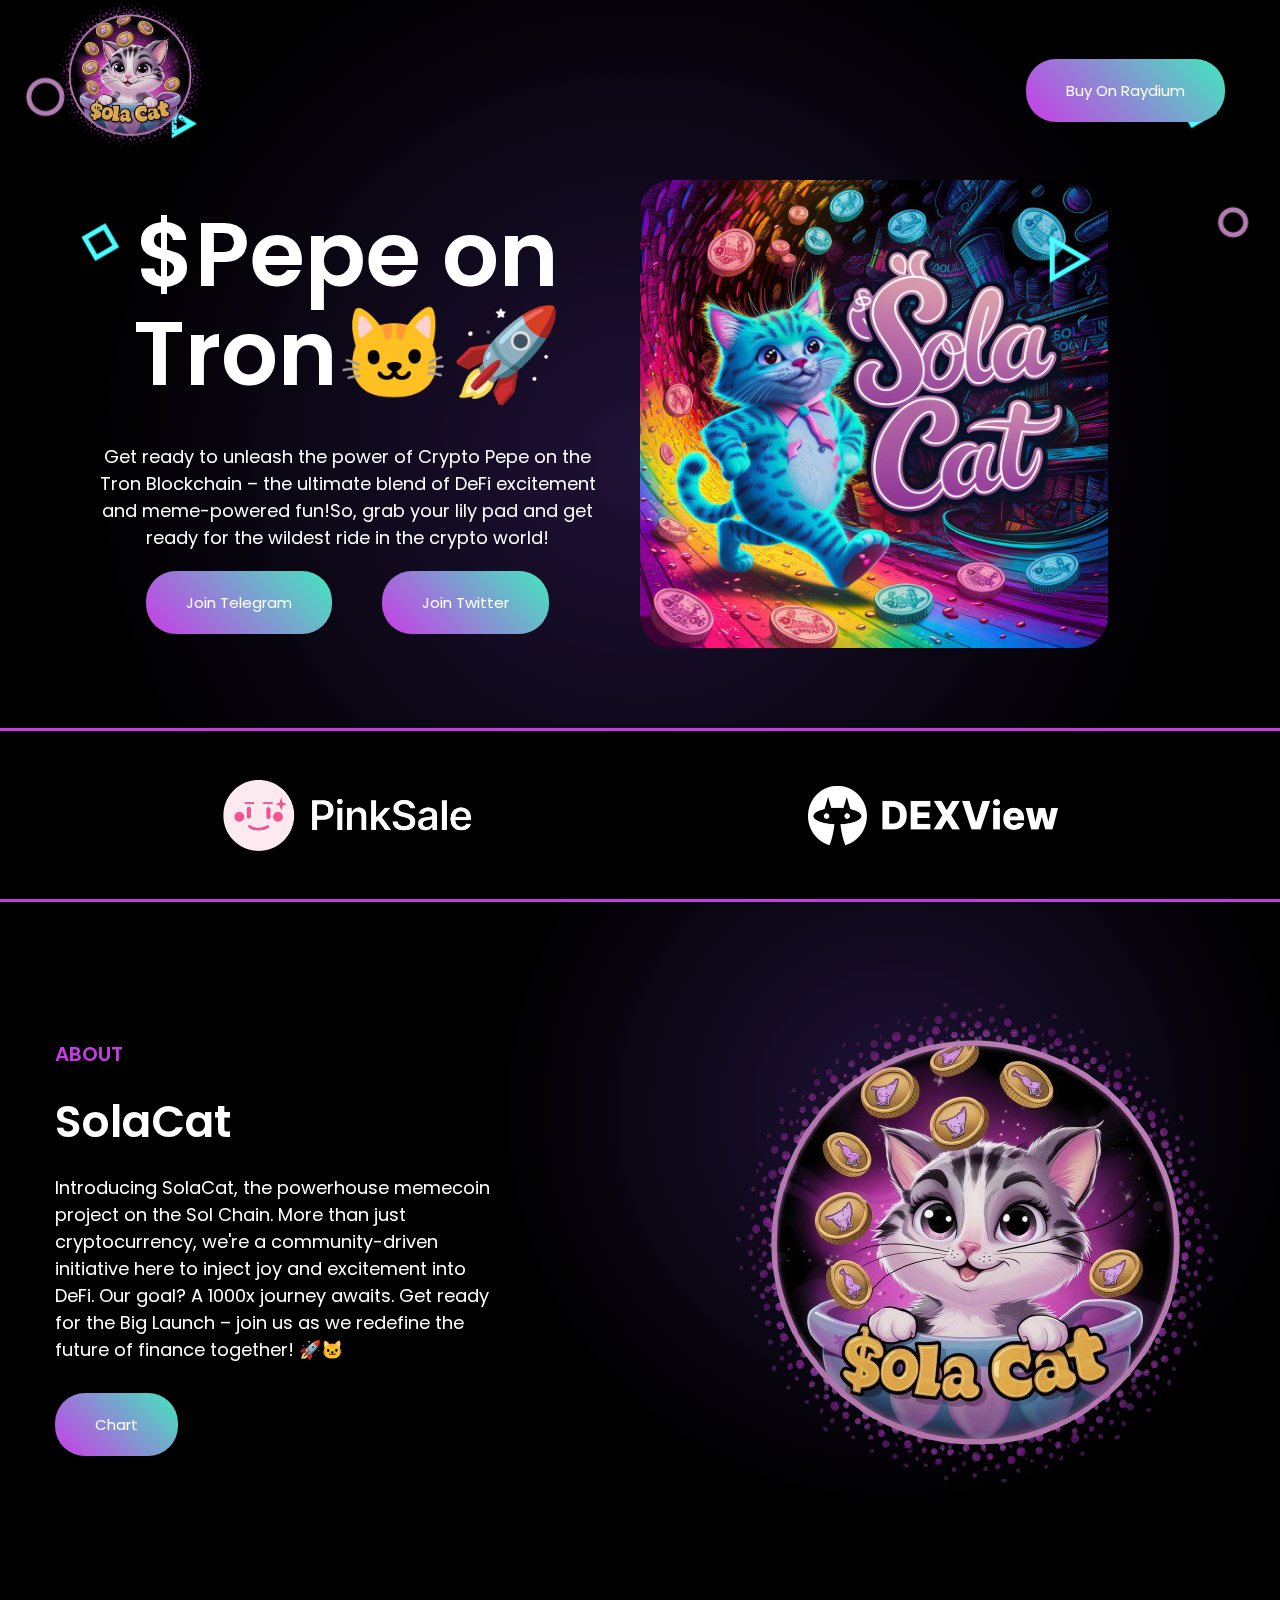
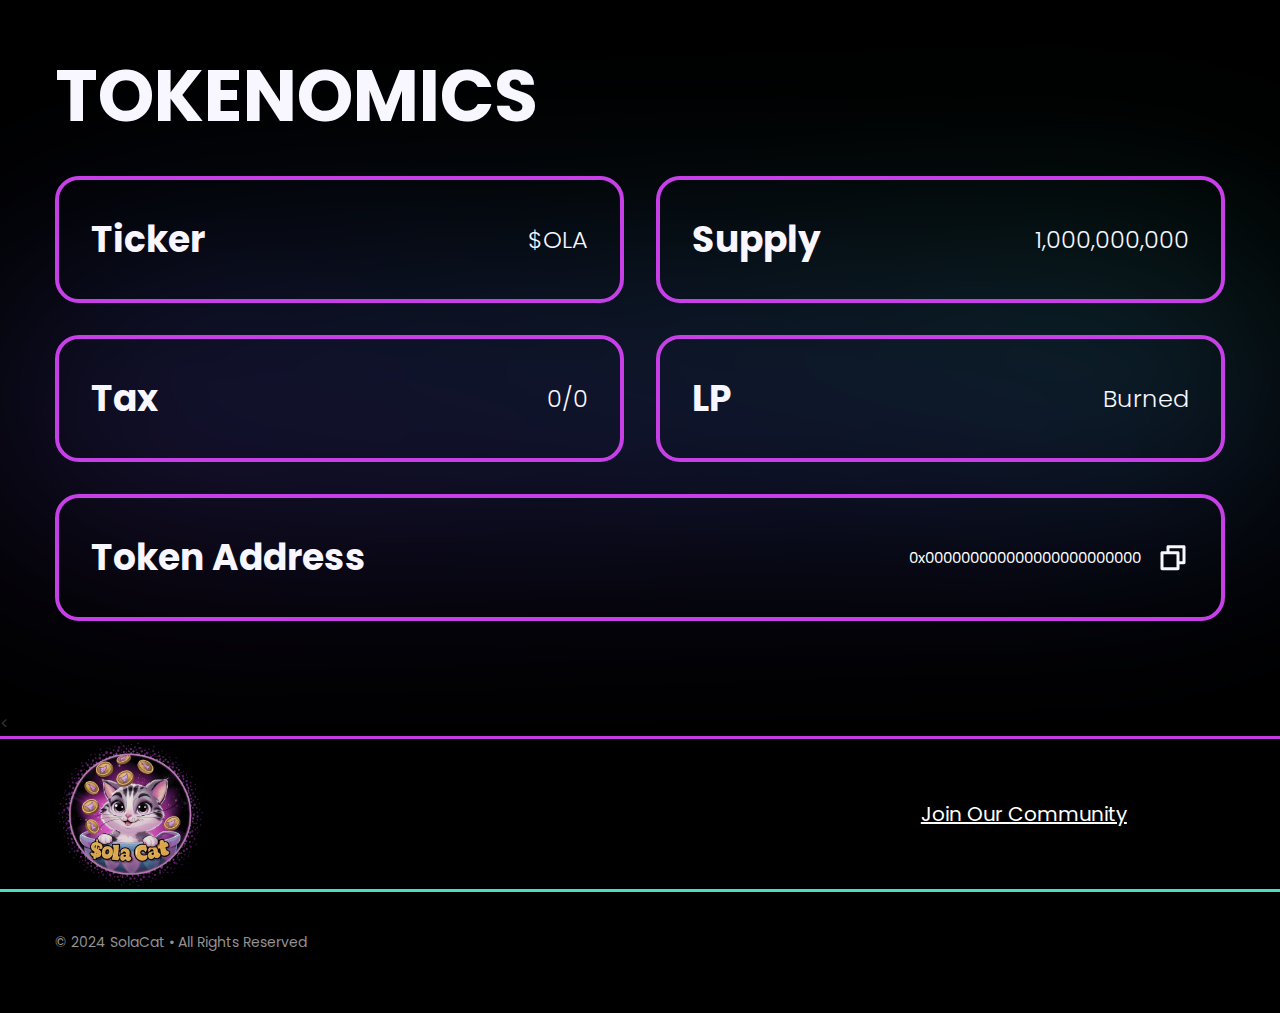
==== commit 1c563fdd: "init" ====
--- a/solacat/solacat/solacat.info/index-2.html
+++ b/solacat/solacat/solacat.info/index-2.html
@@ -447,7 +447,7 @@
             "
             class="heading"
           >
-          SolaCat: Redefining DeFi with Joy 🐱🚀
+          $Pepe on Tron🐱🚀
           </h1>
           <div
             data-w-id="34f87250-a789-9a2f-f44a-1731bfd81d4c"
@@ -460,7 +460,7 @@
             class="centered"
           >
             <p class="paragraph-large size">
-              Are you tired of boring old investments that just lay there like a lazy housecat? Get ready to unleash the power of SolaCat - the purr-fect blend of DeFi excitement and meme-worthy joy! With SolaCat, you'll be riding the rocket to financial fur-tune faster than you can say "meow!" So strap in, hold onto your whiskers, and get ready for the wildest ride in the crypto jungle! 
+              Get ready to unleash the power of Crypto Pepe on the Tron Blockchain – the ultimate blend of DeFi excitement and meme-powered fun!So, grab your lily pad and get ready for the wildest ride in the crypto world!
             </p>
           </div>
 
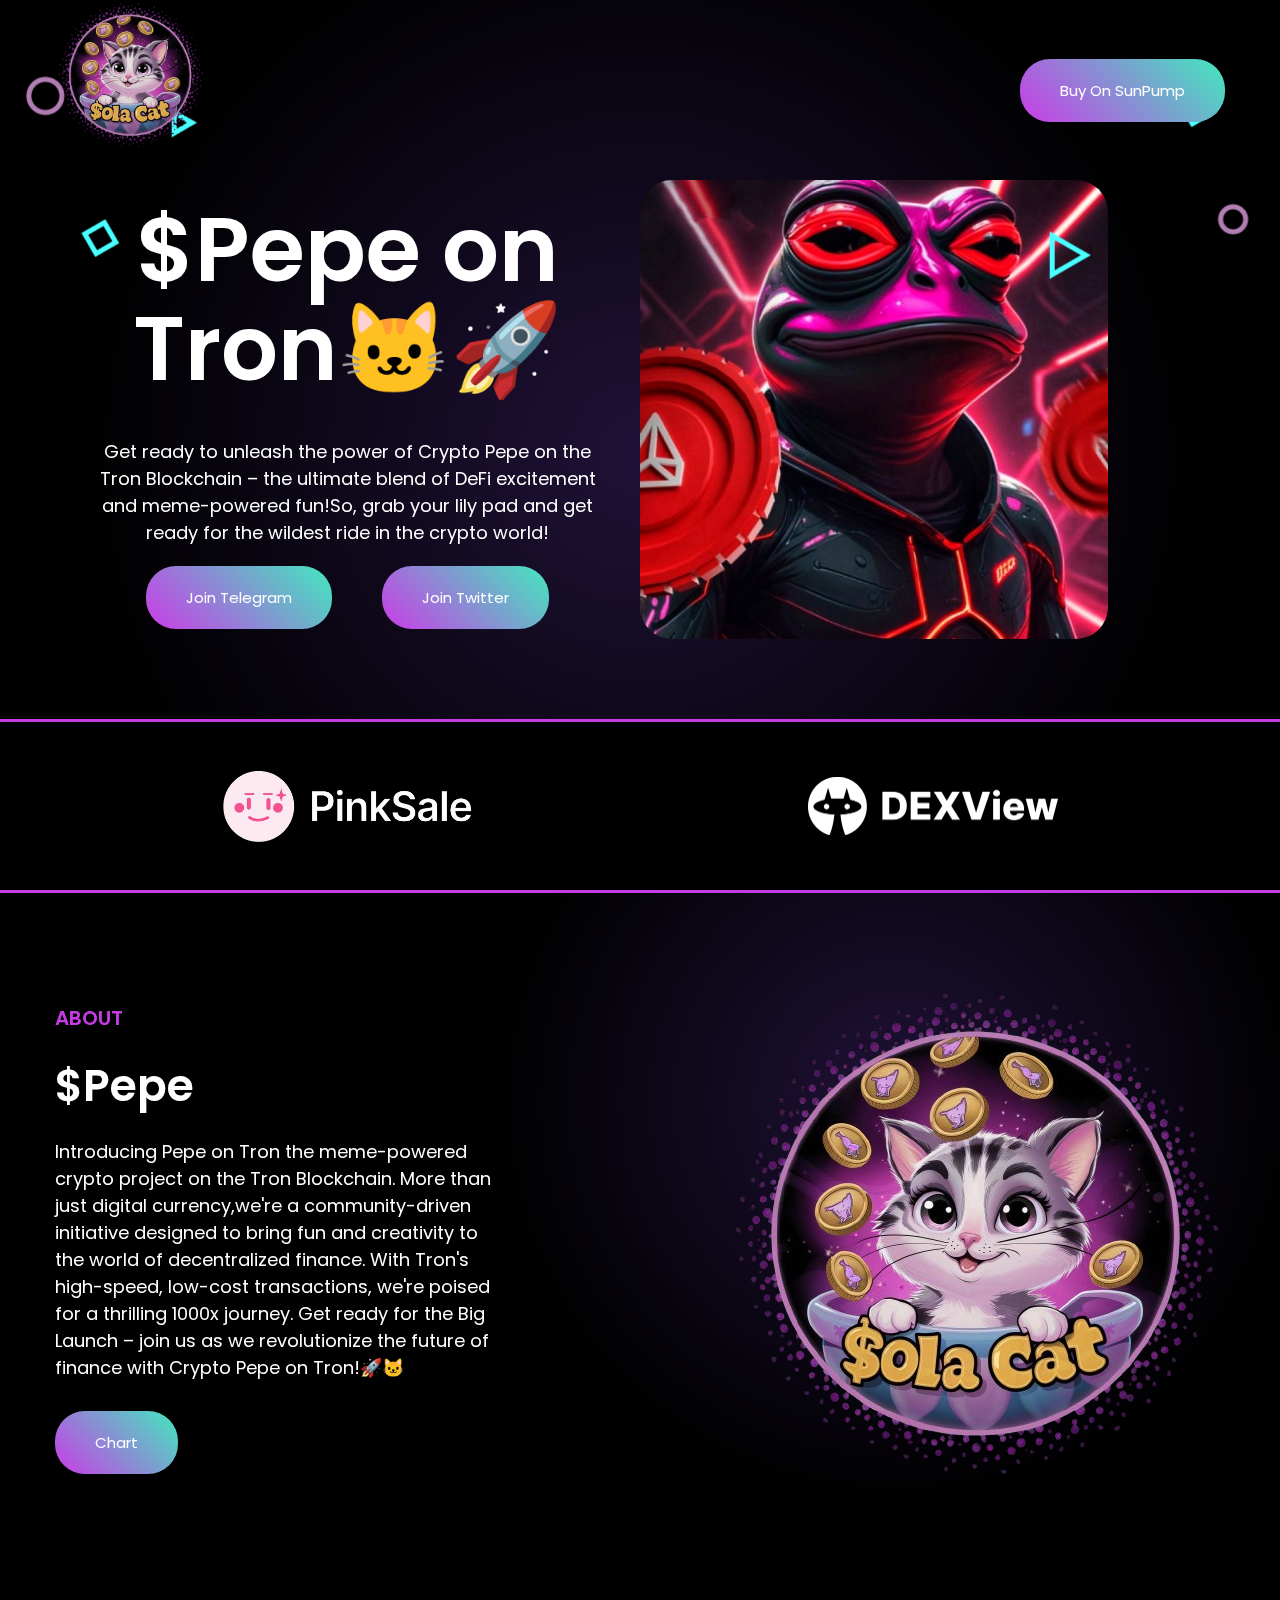
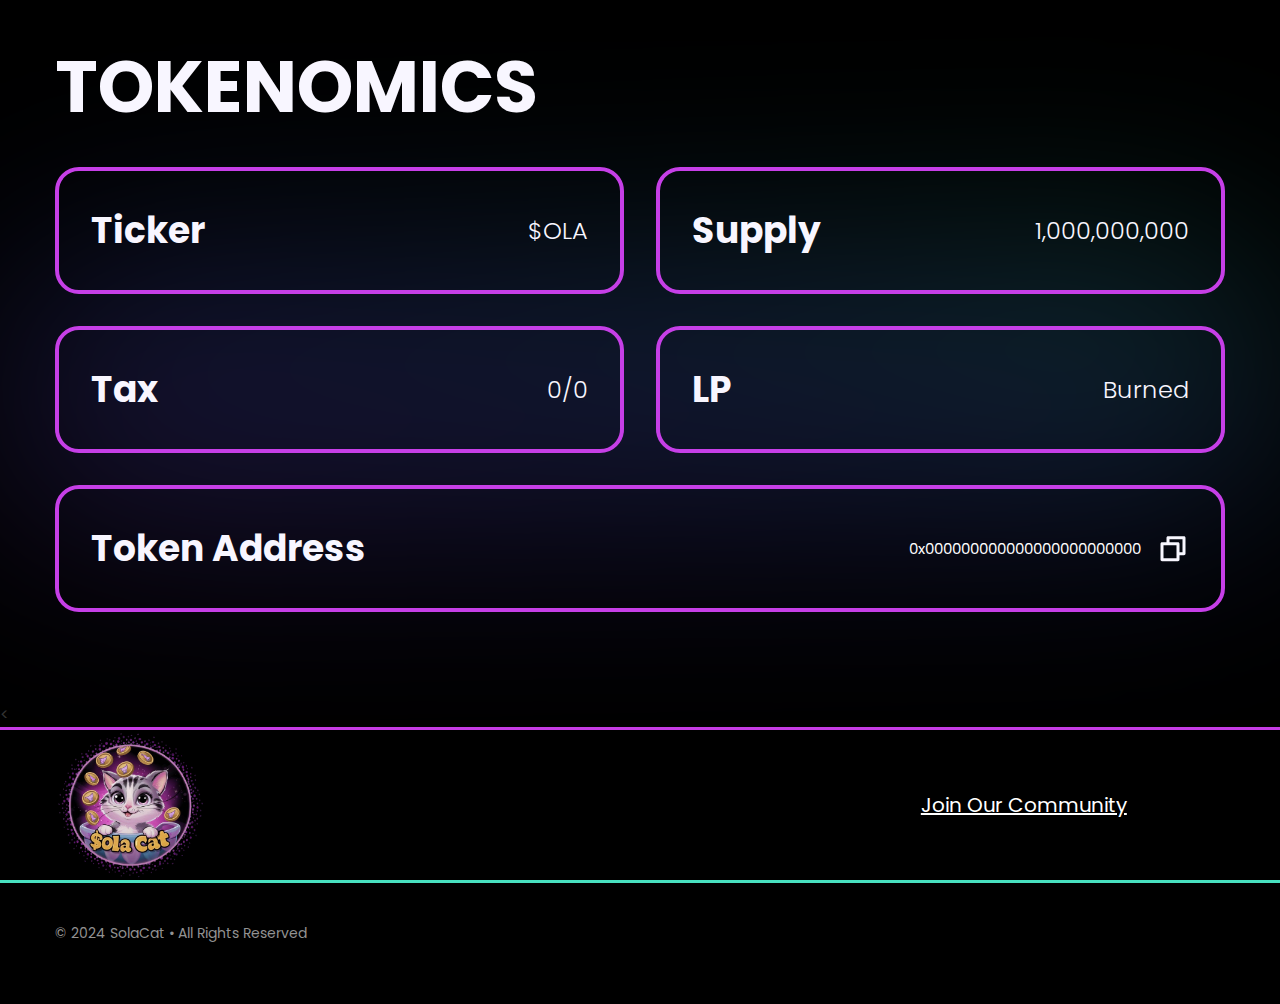
==== commit 116912cf: "init" ====
--- a/solacat/solacat/solacat.info/index-2.html
+++ b/solacat/solacat/solacat.info/index-2.html
@@ -321,7 +321,7 @@
           href="buylink.html"
           class="button-light menu w-inline-block"
         >
-          <div class="text-button-light">Buy On Raydium</div>
+          <div class="text-button-light">Buy On SunPump</div>
           <div
             class="button-div"
             style="
@@ -578,11 +578,11 @@
           >
             <h5>ABOUT</h5>
             <div class="h2-block">
-              <h2>SolaCat</h2>
+              <h2>$Pepe</h2>
             </div>
             <div class="paragraph-margin">
               <p class="paragraph-large">
-                Introducing SolaCat, the powerhouse memecoin project on the Sol Chain. More than just cryptocurrency, we're a community-driven initiative here to inject joy and excitement into DeFi. Our goal? A 1000x journey awaits. Get ready for the Big Launch – join us as we redefine the future of finance together! 🚀🐱
+                Introducing Pepe on Tron the meme-powered crypto project on the Tron Blockchain. More than just digital currency,we're a community-driven initiative designed to bring fun and creativity to the world of decentralized finance. With Tron's high-speed, low-cost transactions, we're poised for a thrilling 1000x journey. Get ready for the Big Launch – join us as we revolutionize the future of finance with Crypto Pepe on Tron!🚀🐱
               </p>
               <p></p>
             </div>
